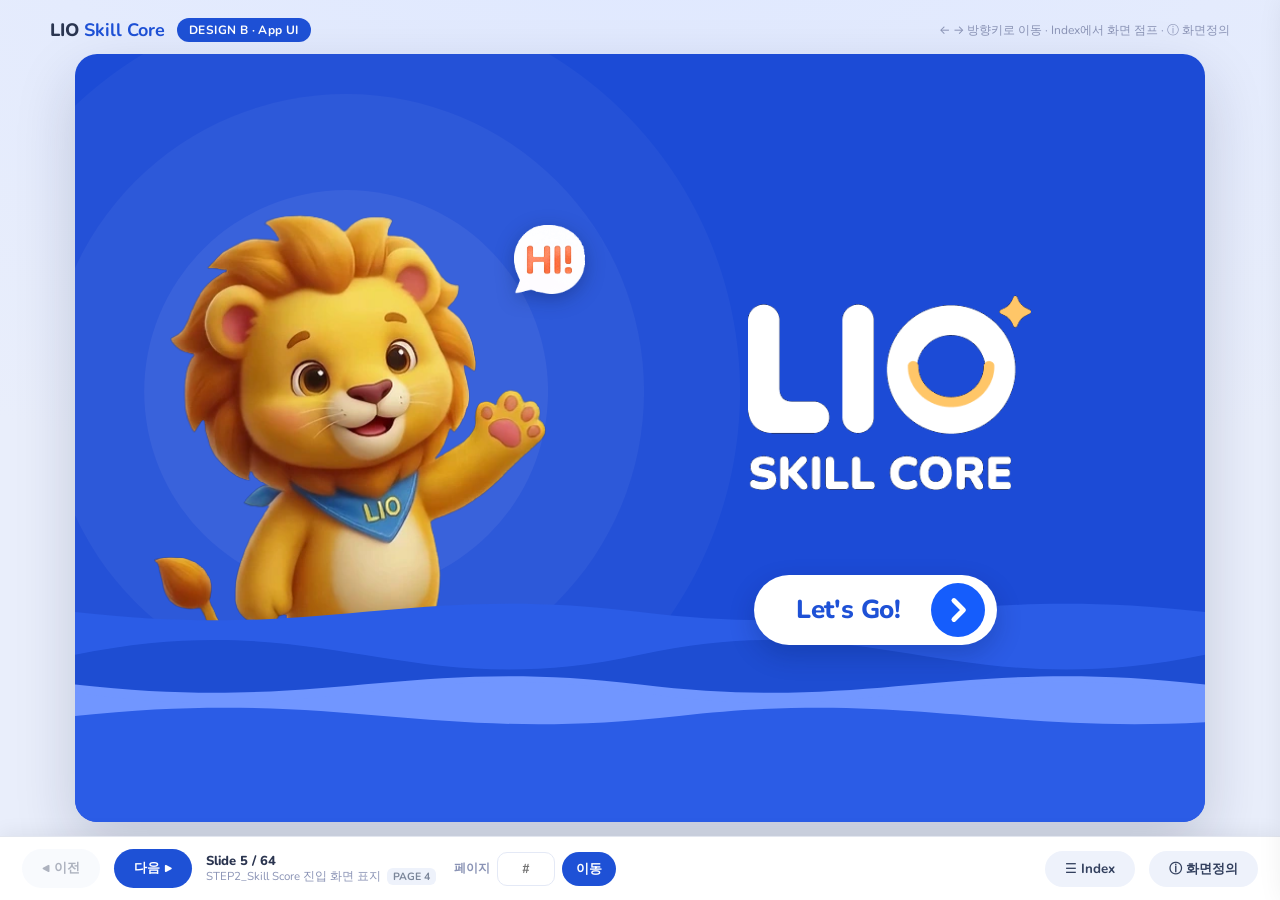
==== designB/index.html @ 8b86a193 "연속된 LIO 말풍선은 첫 줄만 아바타를 보여준다 (B) 처음엔 CSS 인접 선택자(.msg.lio + .msg.lio)로 넣었는데 65화면을 훑어보니 33곳이 어긋났다 — 두 말" ====
<!doctype html>
<html lang="ko">
<head>
<meta charset="utf-8">
<meta name="viewport" content="width=device-width, initial-scale=1">
<meta http-equiv="Cache-Control" content="no-cache, no-store, must-revalidate">
<meta http-equiv="Pragma" content="no-cache">
<title>LIO Skill Core — Flow Prototype · Design B (App UI)</title>
<link rel="preconnect" href="https://fonts.googleapis.com">
<link rel="preconnect" href="https://fonts.gstatic.com" crossorigin>
<link href="https://fonts.googleapis.com/css2?family=Baloo+2:wght@500;600;700;800&family=Inter:wght@400;500;600;700;800&family=Nunito:wght@400;500;600;700;800;900&display=swap" rel="stylesheet">
<link rel="stylesheet" href="../prototype/base.css?v=20260807j">
<link rel="stylesheet" href="theme-b.css?v=20260813b">
</head>
<body>

  <!-- 상단 유틸바 -->
  <div class="topbar">
    <span class="brandtag">LIO <b>Skill Core</b></span>
    <span class="designtag">DESIGN B · App UI</span>
    <span class="spacer"></span>
    <span class="hint">← → 방향키로 이동 · Index에서 화면 점프 · ⓘ 화면정의</span>
  </div>

  <!-- 캔버스 -->
  <div id="stage"></div>

  <!-- 하단 컨트롤 -->
  <div class="controls">
    <button class="navbtn ghost" id="btn-prev">◀ 이전</button>
    <button class="navbtn" id="btn-next">다음 ▶</button>
    <div class="cinfo">
      <span class="cs" id="nav-slide">Slide</span>
      <span class="ct" id="nav-title">—</span>
    </div>
    <div class="pagejump">
      <span class="pj-label">페이지</span>
      <input type="number" id="pj-input" min="3" inputmode="numeric" placeholder="#">
      <button class="navbtn" id="pj-go">이동</button>
    </div>
    <span class="spacer"></span>
    <button class="navbtn ghost" id="btn-jump">☰ Index</button>
    <button class="navbtn ghost" id="btn-spec">ⓘ 화면정의</button>
  </div>

  <!-- Index (jump) -->
  <div class="overlay hidden" id="jump-overlay">
    <div class="jump-box">
      <div class="jump-head"><h3>화면 Index — 전체 Flow (PPTX v1.2 · Slide 5~64 · 기획서 PAGE 4~67)</h3><button class="x" id="jump-close">✕</button></div>
      <div id="jump-list"></div>
    </div>
  </div>

  <!-- 화면정의 패널 -->
  <aside class="spec-panel hidden" id="spec-panel">
    <button class="close-s" id="btn-spec-close" onclick="document.getElementById('spec-panel').classList.add('hidden')">✕</button>
    <h3 id="spec-slide">화면 정의</h3>
    <div class="ssub">화면정의서 Description</div>
    <ul id="spec-list"></ul>
  </aside>

  <script>window.LIO_THEME = 'B';</script>
  <script src="../prototype/flow-data.js?v=20260812c"></script>
  <script src="../prototype/kr-map.js?v=20260808a"></script>
  <script src="../prototype/engine.js?v=20260813a"></script>
  <!-- slide 5 LIO 등장 발소리 (B 전용 · 에셋 없이 Web Audio 합성) -->
  <script src="lio-footsteps.js?v=20260806a"></script>
  <!-- slide 16 정/오답 LIO 반응 (B 전용) -->
  <script src="quiz-reaction.js?v=20260808a"></script>
</body>
</html>
---- prototype/base.css ----
/* =====================================================================
   LIO Step 2 · Skill Core — Flow Prototype  |  base.css (구조/레이아웃 공통)
   색상·장식은 theme-a.css / theme-b.css 가 CSS 변수로 덮어씁니다.
   ===================================================================== */
:root{
  --canvas-w: 1180px;
  --primary:#1E51D6; --primary-ink:#fff; --accent:#FFC107;
  --bg:#eef1f6; --panel:#ffffff; --ink:#1f2a44; --muted:#8a93a6;
  --line:#e6e9f0; --hd-bg:#152449; --hd-ink:#fff;
  --bubble-lio:#f4f6fb; --bubble-user:#dfe7ff;
  --radius:18px; --radius-lg:26px;
  --font-head:'Baloo 2','Inter',system-ui,sans-serif;
  --font-body:'Inter',system-ui,sans-serif;
  --green:#38C46A; --red:#FF5A5F; --yellow:#FFE08A; --blue:#3E7BFA;
}
*{box-sizing:border-box;margin:0;padding:0}
html,body{height:100%}

/* ---------- 스크롤바 공통: 위/아래 화살표 버튼 제거, thumb만 ----------
   주의: 표준 scrollbar-width/scrollbar-color 를 쓰면 Chromium이 표준 모드로 바뀌어
   ::-webkit-scrollbar-button{display:none}(화살표 제거)를 무시함. 그래서 webkit 전용으로 처리. */
::-webkit-scrollbar{width:9px;height:9px}
::-webkit-scrollbar-button,
::-webkit-scrollbar-button:single-button,
::-webkit-scrollbar-button:vertical:decrement,
::-webkit-scrollbar-button:vertical:increment,
::-webkit-scrollbar-button:horizontal:decrement,
::-webkit-scrollbar-button:horizontal:increment{display:none !important;width:0 !important;height:0 !important;background:transparent !important}
::-webkit-scrollbar-track{background:transparent;margin:40px 0}   /* 위·아래 40px 여백 → 끝에서 스크롤바 잘림 방지 */
::-webkit-scrollbar-corner{background:transparent}
::-webkit-scrollbar-thumb{background:#c4ccdd;border-radius:8px;border:2px solid transparent;background-clip:padding-box}
::-webkit-scrollbar-thumb:hover{background:#aab4cc;background-clip:padding-box}
body{
  font-family:var(--font-body); color:var(--ink);
  background:var(--bg);
  display:flex; flex-direction:column; align-items:center;
  min-height:100vh; padding:18px 12px 96px;
}

/* ---------- 상단 유틸바 ---------- */
.topbar{
  width:var(--canvas-w); max-width:96vw; display:flex; align-items:center; gap:12px;
  margin-bottom:12px; color:#3a4560;
}
.topbar .brandtag{font-family:var(--font-head);font-weight:800;font-size:18px;color:#2a3550}
.topbar .brandtag b{color:var(--primary)}
.topbar .designtag{
  font-size:12px;font-weight:700;letter-spacing:.4px;padding:4px 12px;border-radius:20px;
  background:var(--primary);color:#fff;
}
.topbar .spacer{flex:1}
.topbar .hint{font-size:12px;color:var(--muted)}

/* ---------- Stage (캔버스) ----------
   폭·높이 양쪽에 맞춰 항상 화면 안에 꽉 차게(잘림 없이) + 컨테이너 지정 → 내부 폰트는 cqw로 유동 스케일 */
#stage{
  width:min(var(--canvas-w), 96vw, calc((100vh - 132px) * 1577 / 1072));
  container-type:inline-size; container-name:dev;
}
.device{
  width:100%; aspect-ratio:1577/1072; background:var(--panel);
  border-radius:22px; overflow:hidden; position:relative;
  box-shadow:0 24px 60px rgba(20,30,60,.18); display:flex; flex-direction:column;
  /* 유동 타이포 토큰 (컨테이너=디바이스 폭 기준, 저학년 가독성 하한 clamp) */
  --fz-passage: clamp(17px, 1.86cqw, 25px);
  --fz-bubble:  clamp(16px, 1.68cqw, 22px);
  --fz-q:       clamp(16px, 1.75cqw, 23px);
  --fz-choice:  clamp(15px, 1.6cqw, 20px);
  --fz-opt:     clamp(15px, 1.6cqw, 20px);
  --h-field:    clamp(46px, 4.4cqw, 58px);   /* 입력창·대화창 버튼 공용 높이 (유동) */
}
.screen{flex:1; overflow:hidden; position:relative; display:flex}
/* 풀블리드·한판 화면: 디바이스 밖 스크롤 금지 / reading만 패널 내부 스크롤 */
.layout-reading .screen{display:block; overflow:hidden}
.layout-center .screen,.layout-skill .screen,.layout-game .screen,
.layout-wordpeek .screen,.layout-quickexit .screen,.layout-splash .screen,
.layout-topic .screen,.layout-memory .screen,.layout-detective .screen,
.layout-explore .screen,.layout-findflip .screen{display:block; overflow:hidden}

/* ---------- 헤더 ---------- */
.hd{
  height:clamp(48px, 5.2cqw, 60px); flex:0 0 auto; display:flex; align-items:center; gap:clamp(8px,1.2cqw,14px);
  padding:0 clamp(14px,1.8cqw,22px); background:var(--hd-bg); color:var(--hd-ink); position:relative; z-index:5;
}
.hd-brand{display:flex;align-items:center}
.hd-logo-img{display:none}
.hd-logo-text{font-family:var(--font-head);font-weight:800;font-size:24px;color:#fff;position:relative}
.hd-logo-text .sp{color:var(--accent);font-size:12px;position:relative;top:-8px}
.hd-pill{font-size:12.5px;font-weight:700;color:#dbe4ff}
.hd-divider{width:1px;height:15px;background:rgba(255,255,255,.35);display:inline-block;flex:0 0 1px}
.hd-skill{font-size:12.5px;color:#9fb0dd}
.hd-title{margin-left:auto;font-family:var(--font-head);font-weight:800;font-size:19px;color:var(--accent)}

/* ---------- Reading layout ---------- */
.reading{display:grid;grid-template-columns:1fr 1fr;height:100%;position:relative;font-family:'Inter',sans-serif}
.reading.nopassage{grid-template-columns:1fr}
.passage{border-right:1px solid var(--line);overflow:hidden;background:var(--panel);font-family:'Inter',sans-serif}
.passage-scroll{height:100%;overflow:auto;padding:clamp(12px,2cqw,26px) clamp(14px,2.2cqw,30px)}
.ppara{font-family:'Inter',sans-serif;font-size:var(--fz-passage);line-height:1.9;margin-bottom:18px;color:#2b3550}   /* 5~7세 저학년 가독성 · 유동 */
.sent{border-radius:5px;padding:1px 2px;transition:background .15s}
.sent.tappable{cursor:pointer}
.sent.tappable:hover{background:#eef3ff}
.sent.cursor{background:#e3ecff}
.sent.tapped{background:#cfe0ff}
.sent.hl-green{background:#c9f2d8}
.sent.hl-red{background:#ffd4d6}
.sent.hl-yellow{background:rgba(255,225,77,.35)}
.sent.hl-blue{background:#d4e2ff}
.kw{color:var(--primary);font-weight:700;border-bottom:2px solid #b9c9f5;padding-bottom:1px}
.listen-btn{font-size:11px;border:1px solid #cfe0ff;background:#eff5ff;color:#3768d6;border-radius:14px;padding:2px 9px;cursor:pointer;white-space:nowrap;font-weight:600}

.activity{overflow:hidden;background:#fbfcfe;font-family:'Inter',sans-serif}
/* 스크롤바: 위/아래 화살표 버튼 없이 thumb만 */
.activity-scroll::-webkit-scrollbar,.passage-scroll::-webkit-scrollbar{width:8px;height:8px}
.activity-scroll::-webkit-scrollbar-button,.passage-scroll::-webkit-scrollbar-button{display:none;width:0;height:0}
.activity-scroll::-webkit-scrollbar-track,.passage-scroll::-webkit-scrollbar-track{background:transparent;margin:40px 0}
.activity-scroll::-webkit-scrollbar-thumb,.passage-scroll::-webkit-scrollbar-thumb{background:#c4ccdd;border-radius:8px;border:2px solid transparent;background-clip:padding-box}
.activity-scroll:hover::-webkit-scrollbar-thumb,.passage-scroll:hover::-webkit-scrollbar-thumb{background:#aab4cc;background-clip:padding-box}
/* overflow-x:hidden — 마이크 recording 파장(.btn.mic.recording::before/::after)이 버튼 밖으로
   커지면서 패널 폭을 넘겨 가로 스크롤바가 생겼다. 세로 스크롤은 그대로 둔다. */
.activity-scroll{height:100%;overflow:auto;overflow-x:hidden;padding:clamp(12px,1.8cqw,22px) clamp(12px,1.8cqw,24px);display:flex;flex-direction:column;gap:clamp(8px,1cqw,12px)}
.reading.nopassage .activity{grid-column:1}
.reading.nopassage .activity-scroll{max-width:820px;margin:0 auto;width:100%}

/* ---------- chat bubbles ---------- */
.msg{display:flex;gap:10px;align-items:flex-start;max-width:96%}
.msg .avatar{width:48px;height:48px;border-radius:50%;flex:0 0 48px;object-fit:cover;object-position:center top;background:#fff;box-shadow:0 2px 6px rgba(0,0,0,.08);transform:translateZ(0)}
.msg .avatar.grad{display:flex;align-items:center;justify-content:center;background:linear-gradient(135deg,#7aa0ff,#3b64e0);font-size:18px}
/* 학생 아바타 : LIO와 동일한 48px 원형 이미지. 이미지 없을 때는 따뜻한 원형만 표시 */
.msg .avatar.user-av{background:linear-gradient(135deg,#f0c078,#d68e34);object-fit:cover}
.msg .bubble{background:var(--bubble-lio);border-radius:16px;padding:13px 17px;font-family:'Inter',sans-serif;font-size:var(--fz-bubble);line-height:1.5;color:#2b3550;box-shadow:0 1px 2px rgba(20,30,60,.05)}
.msg.lio.retry .bubble{background:#fff3f3;border:1px solid #ffd9d9}
.msg.user{margin-left:auto;flex-direction:row;justify-content:flex-end}
.msg.user .bubble{background:var(--bubble-user);color:#22315e}
.msg.user.usys{margin-left:0}
.msg.user.usys .bubble{background:#e9fbef;color:#2a7d4c}
.kr{display:inline-block;font-size:11px;font-weight:600;color:#3aa0a0;border:1px solid #b7e2e2;background:#e9fafa;border-radius:5px;padding:2px 9px;margin-left:5px;vertical-align:middle;cursor:pointer;font-family:inherit;line-height:1.4;user-select:none}
.kr:hover{filter:brightness(.96)}
.kr.on{background:#0f6d61;color:#fff;border-color:#0f6d61}
.tx-kr{color:inherit}
.tts{font-size:12px;opacity:.75;margin-left:2px}
.tts-ic{width:14px;height:14px;vertical-align:-2px;margin-left:2px;flex:0 0 14px;cursor:pointer}
.ls-ic{width:12px;height:12px;vertical-align:-1px;margin-right:4px}
.listen-btn{cursor:pointer}
.listen-btn.playing{filter:brightness(.95);box-shadow:0 0 0 2px rgba(15,109,97,.35)}
.ls-stop{width:9px;height:9px;background:currentColor;border-radius:2px;display:inline-block;margin-right:5px}
.kw{cursor:pointer}
/* Word Check: 지문에서 포커스된 단어 강조 */
.kw-focus{background:#bcd2f5;color:#1e3a8a;border-radius:6px;padding:2px 7px;box-shadow:0 0 0 2px #8fb0ea, 0 3px 8px rgba(40,70,150,.28);border-bottom:none;font-weight:800;animation:kwPulse 1.6s ease-in-out infinite}
@keyframes kwPulse{0%,100%{box-shadow:0 0 0 2px #8fb0ea,0 3px 8px rgba(40,70,150,.22)}50%{box-shadow:0 0 0 4px #bcd2f5,0 3px 12px rgba(40,70,150,.38)}}
.emoji-opt.picked{outline:2px solid var(--primary);outline-offset:1px}
/* 포커스 단어가 우측 chip으로 날아가는 클론 */
.kw-fly{position:fixed;z-index:9999;pointer-events:none;background:#bcd2f5;color:#1e3a8a;border-radius:6px;padding:2px 7px;font-weight:800;box-shadow:0 6px 16px rgba(40,70,150,.4);transition:transform .8s cubic-bezier(.34,1.4,.5,1);display:flex;align-items:center;justify-content:center}
.wordchip.chip-pop{animation:chipPop .4s cubic-bezier(.34,1.56,.64,1)}
@keyframes chipPop{0%{transform:scale(.4);opacity:0}70%{transform:scale(1.12)}100%{transform:scale(1);opacity:1}}
/* 정답 파티클 */
.particle-layer{position:fixed;inset:0;pointer-events:none;z-index:10000}
.particle{position:fixed;width:10px;height:10px;border-radius:2px;transform:translate(-50%,-50%);animation:particleFly .95s ease-out forwards}
@keyframes particleFly{0%{opacity:1}100%{transform:translate(calc(-50% + var(--dx)),calc(-50% + var(--dy))) rotate(240deg);opacity:0}}

/* ---------- 어휘 카드 팝업 (핵심단어 탭) ---------- */
.word-popup{position:absolute;left:24px;bottom:22px;max-width:400px;background:#141E38;color:#fff;border-radius:14px;padding:14px 42px 14px 16px;box-shadow:0 12px 30px rgba(0,0,0,.4);opacity:0;transform:translateY(12px);transition:opacity .25s,transform .25s;z-index:40;font-family:'Inter','Nunito',system-ui,sans-serif}
.word-popup.show{opacity:1;transform:none}
.word-popup .wp-close{position:absolute;top:6px;right:10px;border:none;background:none;color:#9fb0dd;font-size:22px;line-height:1;cursor:pointer}
.word-popup .wp-word{font-weight:800;font-size:18px;display:flex;align-items:center;gap:8px;color:#fff}
.word-popup .wp-word .tts-ic{filter:invert(1) brightness(2);cursor:pointer}
.word-popup .wp-def{font-size:14px;margin-top:5px;color:#dbe4ff}
.word-popup .wp-ex{font-size:13px;margin-top:5px;color:#a9b6d6;font-style:italic}
.word-popup .wp-kr{margin-top:9px;background:#d5f0e9;color:#0f6d61;border:none;border-radius:6px;padding:3px 6px;font-size:12px;font-weight:600;cursor:pointer;font-family:'Inter','Nunito',sans-serif}
.word-popup .wp-kr.on{background:#0f6d61;color:#fff}
.ko-gloss{display:block;font-size:11px;color:#9aa3b5;margin-top:3px}

.sysline{display:flex;justify-content:center;margin:4px 0}
.sysline span{background:#e9fbef;color:#2a7d4c;font-weight:700;font-size:13px;border-radius:20px;padding:8px 18px}

/* ---------- question / choices ---------- */
.qbox{border:2px solid #c9d6f7;border-radius:14px;padding:12px 15px;background:#fff}
.qlabel{font-size:10px;font-weight:800;letter-spacing:1px;color:var(--primary);margin-bottom:3px}
.qtext{font-family:'Inter',sans-serif;font-size:var(--fz-q);font-weight:700;color:#26314f}
.choices{display:flex;flex-direction:column;gap:9px}
.choice{display:flex;align-items:center;gap:11px;text-align:left;border:1.5px solid var(--line);background:#fff;border-radius:13px;padding:12px 15px;font-family:'Inter',sans-serif;font-size:var(--fz-choice);color:#2b3550;cursor:pointer;transition:.15s;width:100%}
.choice:hover{border-color:#c2d0f5}
.choice .ckey{width:24px;height:24px;flex:0 0 24px;border-radius:50%;border:none;background:#F0F2F5;display:flex;align-items:center;justify-content:center;font-weight:700;font-size:12px;color:#6b7690}
.choice .cbullet{width:24px;height:24px;flex:0 0 24px;border-radius:50%;background:#eef2fb;display:flex;align-items:center;justify-content:center;font-weight:700;font-size:12px;color:#5566aa}
.choice .ctext{flex:1}
.choice.correct{background:#e6f9ee;border-color:#8fe0ac}
.choice.correct .ckey,.choice.correct .cbullet{background:#38C46A;color:#fff;border-color:#38C46A}
.choice.wrong{background:#ffe9ea;border-color:#ffb3b6}
.choice.wrong .ckey,.choice.wrong .cbullet{background:#ff5a5f;color:#fff;border-color:#ff5a5f}
.choice.sel{border-color:var(--primary);box-shadow:0 0 0 2px rgba(30,81,214,.15)}
.choices.multi .choice,.choices.reason .choice{border-radius:12px}

/* ---------- menu / emoji ---------- */
.menu{display:flex;flex-direction:column;gap:9px}
.menu-item{display:flex;align-items:center;gap:12px;background:#fff;border:1.5px solid var(--line);border-radius:14px;padding:13px 15px;font-family:'Inter',sans-serif;font-size:var(--fz-choice);cursor:pointer;text-align:left;transition:.15s}
.menu-item:hover{border-color:#c2d0f5;background:#f7faff}
.menu-item.sel{background:#eaf1ff;border-color:var(--primary)}
.mi-ic{font-size:17px;display:flex;align-items:center;justify-content:center;flex:0 0 40px;width:40px;height:40px}
.mi-ic .li{width:20px;height:20px;stroke:currentColor;display:block}
.mi-ic .mi-img{width:40px;height:40px;object-fit:contain;display:block}
.mi-tx{flex:1}
.emoji-grid{display:grid;grid-template-columns:repeat(4,1fr);gap:10px}
/* 보기가 4개보다 적으면 남은 칸 때문에 왼쪽으로 몰린다 → 개수만큼 폭을 나눈다.
   (slide 24 word check 는 기획서대로 2지 선다) */
.emoji-grid[data-n="2"]{grid-template-columns:repeat(2,1fr)}
.emoji-grid[data-n="3"]{grid-template-columns:repeat(3,1fr)}
.emoji-opt{display:flex;flex-direction:column;align-items:center;gap:6px;background:#fff;border:1.5px solid var(--line);border-radius:14px;padding:14px 8px;cursor:pointer;font-size:12.5px;color:#3a4560;transition:.15s}
.emoji-opt:hover{transform:translateY(-2px);box-shadow:0 6px 16px rgba(60,70,110,.14)}
.eo-ic{font-size:26px}
.eo-tx{display:flex;flex-direction:column;align-items:center;gap:4px;font-weight:700;font-size:var(--fz-opt);line-height:1.2}
.eo-tx .tx-en,.eo-tx .tx-kr{line-height:1.2}
.emoji-opt.correct{background:#e6f9ee;border-color:#8fe0ac}
.emoji-opt.wrong{background:#ffe9ea;border-color:#ffb3b6}

/* ---------- buttons ---------- */
.btnrow{display:flex;flex-wrap:wrap;gap:10px;margin-top:2px}
.btnrow.center{justify-content:center;margin-top:14px}
.btnrow.end{justify-content:flex-end}
/* align:'start' 옵트인 — 아래 .reading .activity .btnrow 우측 정렬을 이기려면
   같은 특정도(0,3,0)보다 높아야 한다 */
.btnrow.start,.reading .activity .btnrow.start{justify-content:flex-start}
/* 우측 대화창(activity) 내 버튼은 모두 오른쪽 정렬로 통일 */
.reading .activity .btnrow{justify-content:flex-end}
/* 한 줄 배치(nowrap) : 좁은 패널에 여러 버튼을 한 줄로 */
.btnrow.nowrap{flex-wrap:nowrap;gap:8px}
.btnrow.nowrap .btn{white-space:nowrap}
/* 문장(여러 단어) 버튼은 작게 통일 · 한 단어 버튼은 기본 크기 유지 — 전체 공통 */
.btn.btn-long{font-size:clamp(13px,1.35cqw,16px);padding:clamp(8px,0.9cqw,12px) clamp(14px,1.55cqw,20px)}
.reading .activity .btn.btn-long{min-height:clamp(40px,3.9cqw,48px)}
.reveal-hidden{display:none !important}
.reveal2-hidden{display:none !important}
.fly-hidden{display:none !important}
.btn{border:none;border-radius:24px;padding:clamp(10px,1cqw,14px) clamp(16px,1.9cqw,26px);font-size:var(--fz-choice);font-weight:700;cursor:pointer;font-family:var(--font-head);transition:transform .08s,filter .15s}
/* 우측 대화창 버튼 : input 박스와 동일한 높이(유동) */
.reading .activity .btn{min-height:var(--h-field);display:inline-flex;align-items:center;justify-content:center}
.reading .activity .btn.mic,.reading .activity .btn.btn-send{width:var(--h-field);min-height:var(--h-field);padding:0;flex:0 0 auto}
.btn:hover{filter:brightness(1.05)}.btn:active{transform:translateY(1px)}
.btn:disabled{opacity:.45;cursor:not-allowed}
.btn.primary{background:var(--primary);color:#fff}
.btn.dark{background:#1f7a53;color:#fff}
.btn.purple{background:#1E2A4A;color:#fff}
.btn.green{background:radial-gradient(circle at 30% 25%,#3ecf7a 0%,#1f7a53 52%,#165a3c 100%);color:#fff}   /* Skill Practice 진입 등 스킬 관련 CTA */
/* Figma A_end Button (191:19 / 191:34) */
.btn.figma-green{
  position:relative;overflow:hidden;
  height:80px;min-height:80px;width:280px;min-width:280px;padding:0 28px;
  border-radius:50px;border:4px solid #00763f;
  background:#009d54;color:#fff;
  font-family:'Nunito',sans-serif;font-weight:900;font-size:32px;line-height:24px;
  text-shadow:0 2px 2px rgba(0,0,0,.25);
  box-shadow:none;
  display:inline-flex;align-items:center;justify-content:center;gap:10px;
  z-index:0;
}
.btn.figma-green::before{
  content:'';position:absolute;left:8px;right:8px;top:6px;height:42%;
  background:rgba(255,255,255,.2);border-radius:40px;
  pointer-events:none;z-index:0;
}
.btn.figma-green > span,.btn.figma-green > .btn-chev{position:relative;z-index:1}
.btn.figma-green:hover{filter:brightness(1.06)}
.btn.figma-green:active{transform:translateY(2px);filter:brightness(.98)}
.reading .activity .btn.figma-green{min-height:80px}
.btn.figma-navy{
  position:relative;overflow:hidden;
  height:80px;min-height:80px;width:280px;min-width:280px;padding:0 28px;
  border-radius:50px;border:4px solid #18223c;
  background:#1E2A4A;color:#fff;
  font-family:'Nunito',sans-serif;font-weight:900;font-size:32px;line-height:24px;
  text-shadow:0 2px 2px rgba(0,0,0,.25);
  box-shadow:none;
  display:inline-flex;align-items:center;justify-content:center;gap:10px;
  z-index:0;
}
.btn.figma-navy::before{
  content:'';position:absolute;left:8px;right:8px;top:6px;height:42%;
  background:rgba(255,255,255,.1);border-radius:40px;
  pointer-events:none;z-index:0;
}
.btn.figma-navy > span,.btn.figma-navy > .btn-chev{position:relative;z-index:1}
.btn.figma-navy:hover{filter:brightness(1.08)}
.btn.figma-navy:active{transform:translateY(2px);filter:brightness(.98)}
.reading .activity .btn.figma-navy{min-height:80px}
.btn .btn-chev{width:24px;height:24px;display:block;flex:0 0 24px;object-fit:contain}
.btn.navy{background:radial-gradient(circle at 30% 25%,#3d4e74 0%,#1E2A4A 52%,#121a2e 100%);color:#fff}    /* 상단 헤더 짙은 남색 (More simply 등) */
/* 버튼 우측 화살표(▶) 전체 미표시 */
.btn .btn-tri{display:none}
.btn.orange{background:radial-gradient(circle at 32% 28%,#ffb456 0%,#F08A24 48%,#d96a0e 100%);color:#fff}
.btn.ghost{background:#eef2fb;color:#3a4560}
.btn.mic{background:radial-gradient(circle at 32% 28%,#5a6a8c 0%,#33405e 45%,#1E2A4A 100%);color:#fff;padding:10px 13px;border-radius:50%;position:relative;display:inline-flex;align-items:center;justify-content:center}
.btn.mic .li{width:clamp(20px,2.1cqw,26px);height:clamp(20px,2.1cqw,26px);display:block;stroke:#fff;position:relative;z-index:2}
/* 녹음(발화) 중 : 빨간 버튼 + 뒤로 붉은 음파 리플 확산 */
.btn.mic.recording{background:radial-gradient(circle at 32% 28%,#ff7a74 0%,#e0453f 50%,#b8322d 100%)}
.btn.mic.recording::before,.btn.mic.recording::after{content:'';position:absolute;left:50%;top:50%;width:100%;height:100%;border-radius:50%;background:rgba(224,69,63,.35);transform:translate(-50%,-50%) scale(1);z-index:0;pointer-events:none;animation:micWave 1.6s ease-out infinite}
.btn.mic.recording::after{animation-delay:.8s}
@keyframes micWave{0%{transform:translate(-50%,-50%) scale(1);opacity:.6}100%{transform:translate(-50%,-50%) scale(2.6);opacity:0}}
/* 전송(Ask) 버튼 : 아이콘만 · 주황 그라데이션 */
.btn.btn-send{padding:10px 14px;border-radius:50%;display:inline-flex;align-items:center;justify-content:center;background:radial-gradient(circle at 32% 28%,#ffb456 0%,#F08A24 48%,#d96a0e 100%);color:#fff}
.btn.primary.btn-send{background:radial-gradient(circle at 32% 28%,#ffb456 0%,#F08A24 48%,#d96a0e 100%)}
.btn.btn-send .li{width:clamp(20px,2.1cqw,26px);height:clamp(20px,2.1cqw,26px);display:block;stroke:#fff;stroke-linecap:round;stroke-linejoin:round;stroke-width:2.5}
.btn-tri{width:10px;height:10px;vertical-align:-1px;margin-left:6px;display:inline-block}

/* ---------- strategy card ---------- */
.strategy{background:#F3F7FB;border:none;border-radius:16px;padding:16px 14px 12px;display:flex;flex-direction:column;gap:4px}
.strat-title{font-size:clamp(13px,1.2cqw,16px);font-weight:800;letter-spacing:.5px;color:#1E2A4A;display:flex;align-items:center;gap:6px;margin-bottom:0}
.strat-item{
  display:flex;gap:10px;align-items:center;width:100%;text-align:left;
  font-size:var(--fz-choice);color:#3A4560;font-family:inherit;cursor:pointer;
  background:#fff;border:none;border-radius:12px;padding:4px 10px;
  box-shadow:0 4px 14px rgba(30,40,70,.10);
  transition:box-shadow .15s,transform .12s,background .15s;
}
.strat-item:hover{box-shadow:0 6px 18px rgba(30,40,70,.14);background:#fff}
.strat-item.on,.strat-item.sel{box-shadow:0 6px 18px rgba(30,40,70,.18),0 0 0 2px rgba(38,49,79,.16)}
.si-ic{flex:0 0 40px;width:40px;height:40px;display:flex;align-items:center;justify-content:center;pointer-events:none}
.si-ic .li{width:22px;height:22px;display:block;stroke:currentColor}
.si-ic .si-img{width:40px;height:40px;object-fit:contain;display:block;border-radius:10px}
.si-tx{flex:1;line-height:1.35}

/* ---------- misc blocks ---------- */
.reading .activity .btn,.reading .btn{font-family:'Inter',sans-serif}
.et-label{font-family:'Inter',sans-serif;font-weight:800;color:#6a4bd6;font-size:15px;margin:2px 0}
.wordchip{align-self:center;background:#2a2f45;color:#fff;font-weight:700;border-radius:16px;padding:7px 20px;font-size:15px}
.note{background:#f0edff;border:1px solid #d8d0ff;border-radius:14px;padding:12px 14px;font-size:13px;color:#5a4fb0}
/* 활동 카드 (예: 단어 학습 활동) */
.actcard{display:flex;flex-direction:column;align-items:center;text-align:center;gap:8px;width:100%;box-sizing:border-box;background:linear-gradient(180deg,#eaf6ef,#d8f0e1);border:1px solid #b6e2c6;border-radius:14px;padding:18px 16px}
.actcard .ac-ic{width:56px;height:56px;display:flex;align-items:center;justify-content:center}
.actcard .ac-ic img{width:56px;height:56px;object-fit:contain}
.actcard .ac-ic .li{width:30px;height:30px;stroke:#2f9e6b}
.actcard .ac-body{display:flex;flex-direction:column;align-items:center;gap:4px}
.actcard .ac-title{font-family:'Inter',sans-serif;font-weight:800;font-size:15px;color:#1e5a3a}
.actcard .ac-sub{font-size:12.5px;color:#4a7a5e}
.note .muted{color:#9a93c8;font-size:11.5px}
.chatinput{display:flex;gap:8px;align-items:center}
.chatinput input{flex:1;min-width:0;min-height:var(--h-field);border:2.5px solid #cdd6ea;border-radius:22px;padding:6px 18px;font-family:'Inter',sans-serif;font-size:var(--fz-bubble);outline:none}
.chatinput input:focus{border-color:var(--primary)}

/* ---------- freechat floating lio ---------- */
.reading.freechat{position:relative;overflow:hidden}
.floating-lio{position:absolute;left:0;top:0;width:88px;height:88px;object-fit:contain;cursor:default;pointer-events:none;z-index:5;background:transparent;border-radius:0;box-shadow:none;will-change:left,top,transform}
.floating-lio.fc-active{pointer-events:auto;cursor:pointer;filter:drop-shadow(0 4px 10px rgba(30,81,214,.35))}
.floating-lio.fc-gone,.chatinput.fc-gone{display:none!important}
.fc-hidden{display:none!important}

/* ---------- center layout ---------- */
.center{height:100%;display:flex;flex-direction:column;align-items:center;justify-content:center;gap:clamp(12px,1.8cqw,20px);padding:clamp(16px,2.5cqw,30px);overflow:hidden;box-sizing:border-box}
.center-mascot{width:clamp(96px,14cqw,150px);height:clamp(96px,14cqw,150px);object-fit:contain}
.center-mascot.big{width:clamp(96px,14cqw,150px);height:clamp(96px,14cqw,150px);border-radius:50%;object-fit:cover}
.msgcard{background:#f7f9fc;border:1px solid var(--line);border-radius:18px;padding:26px 34px;max-width:640px;text-align:left}
.msgcard p{font-size:17px;line-height:1.75;color:#3a4560;margin-bottom:4px}
.msgcard .hl{color:#8a4bd6}
.hl{color:#8a4bd6}

/* ---------- skill layout ---------- */
.skillscreen{display:grid;grid-template-columns:0.9fr 1.3fr;height:100%;gap:10px;padding:26px 30px}
.skill-left{position:relative;display:flex;flex-direction:column;justify-content:center;align-items:center;gap:14px}
.skill-mascot{width:210px;object-fit:contain}
.think-bubble{position:absolute;top:30%;right:16%;width:40px;height:40px;border-radius:50%;background:#fff;box-shadow:0 3px 10px rgba(0,0,0,.12);display:flex;align-items:center;justify-content:center;font-weight:800;color:#e26a3b;font-size:20px}
.skill-headline{font-family:var(--font-head);font-weight:800;font-size:30px;color:var(--ink);text-align:center;line-height:1.1}
.skill-grid{display:grid;grid-template-columns:repeat(3,1fr);gap:14px;align-content:center;overflow:auto;padding:6px}
.skill-card{background:#fff;border:1.5px solid var(--line);border-radius:18px;padding:14px 10px;display:flex;flex-direction:column;align-items:center;gap:8px;transition:.15s}
.skill-card .sc-icon{width:60px;height:60px;display:flex;align-items:center;justify-content:center}
.skill-card .sc-icon img{max-width:100%;max-height:100%;object-fit:contain}
.skill-card .sc-name{font-size:12.5px;font-weight:700;text-align:center;color:#3a4560}
.skill-card.today{transform:scale(1.06);border-color:var(--sc);box-shadow:0 10px 26px rgba(30,81,214,.22);background:linear-gradient(180deg,#fff, #f4f8ff)}
.skill-card.pickable{cursor:pointer}
.skill-card.pickable.on,.skill-card.pickable.today{border-color:var(--sc,var(--primary));box-shadow:0 8px 20px rgba(30,81,214,.2);transform:scale(1.04)}
.skillscreen.skill-pick{grid-template-rows:auto 1fr auto;align-content:stretch}
.skillscreen.skill-pick:not(.a-skill){grid-template-columns:0.9fr 1.3fr;grid-template-rows:auto 1fr auto}
.skillscreen.skill-pick:not(.a-skill) .skill-pick-guide{grid-column:1 / -1}
.skillscreen.skill-pick:not(.a-skill) .skill-pick-finish{grid-column:1 / -1;justify-self:center}
.skillscreen.a-skill.skill-pick{display:flex;flex-direction:column;align-items:center;gap:12px}
.skillscreen.a-skill.skill-pick .skill-grid{flex:1;width:100%}
.skill-pick-guide{max-width:860px;width:100%;margin:0 auto 4px}
.skill-pick-guide .bubble{font-family:'Inter',sans-serif;font-size:16px;font-weight:600;line-height:1.45}
.skill-pick-guide .nm{color:#8a4bd6}
.skill-pick-finish{min-width:160px;margin-top:4px;z-index:3}

/* ---------- topic layout (한 화면 맞춤 · cqw 유동) ---------- */
.topicscreen{height:100%;box-sizing:border-box;display:flex;flex-direction:column;align-items:center;padding:clamp(10px,1.6cqw,22px) clamp(14px,2cqw,26px) clamp(8px,1.2cqw,12px);gap:clamp(8px,1.2cqw,16px);overflow:hidden;min-height:0}
.topic-lio{display:flex;align-items:center;gap:14px;max-width:760px;flex:0 0 auto}
.topic-lio img{width:clamp(40px,4.2cqw,56px);height:clamp(40px,4.2cqw,56px);border-radius:50%;object-fit:cover;flex:0 0 auto}
.topic-line{font-size:clamp(14px,1.5cqw,17px);font-weight:700;color:#2b3550}
.topic-grid{display:grid;grid-template-columns:repeat(3,1fr);grid-template-rows:repeat(2,minmax(0,1fr));gap:clamp(8px,1.2cqw,12px);width:100%;max-width:980px;margin-top:0;flex:1 1 auto;min-height:0;align-content:stretch}
.topic-card{position:relative;border-radius:16px;cursor:pointer;background:#fff;border:2px solid transparent;transition:.15s;display:flex;flex-direction:column;align-items:center;padding-bottom:clamp(6px,.8cqw,10px);min-height:0;height:100%;overflow:hidden;box-sizing:border-box}
.topic-card .tc-img{width:100%;flex:1 1 auto;min-height:0;height:auto;background-size:cover;background-position:center;background-color:var(--tc);border-radius:14px 14px 0 0}
.topic-card .tc-name{flex:0 0 auto;font-size:clamp(11px,1.15cqw,12.5px);font-weight:700;text-align:center;padding:clamp(4px,.6cqw,8px) 4px clamp(2px,.4cqw,6px);color:#2b3550}
.topic-card .tc-check{width:30px;height:22px;border-radius:12px;background:#d3d8e2;color:#fff;display:flex;align-items:center;justify-content:center;font-size:12px;opacity:.95;transition:.15s;flex:0 0 auto}
.topic-card.on{border-color:var(--primary);box-shadow:0 8px 20px rgba(30,81,214,.2)}
.topic-card.on .tc-check{background:var(--primary);color:var(--accent)}
.continue-btn{margin-top:0;flex:0 0 auto}

/* ---------- game layout ---------- */
.gamescreen{display:grid;grid-template-columns:1fr 1fr;height:100%}
.game-board{background:linear-gradient(160deg,#22305a,#131b34);color:#fff;display:flex;flex-direction:column;align-items:center;justify-content:center;gap:16px;padding:24px}
.game-head{text-align:center}
.game-title{font-family:var(--font-head);font-weight:800;font-size:24px}
.game-round{font-size:13px;opacity:.8;margin-top:2px}
.puzzle{display:grid;grid-template-columns:repeat(3,64px);grid-template-rows:repeat(3,64px);gap:6px;background:rgba(255,255,255,.08);padding:8px;border-radius:12px}
.pcell{border-radius:8px;background:rgba(255,255,255,.12)}
.pcell.filled{background:linear-gradient(135deg,#ffd36b,#ff9a3d)}
.game-hint{font-size:13px;opacity:.85}
.game-transition{display:flex;flex-direction:column;align-items:center;justify-content:center;gap:16px;padding:26px;background:#fbfcfe}
.gt-mascot{width:120px;object-fit:contain}
.game-transition .msgcard{max-width:none}
.game-transition .msgcard p{font-size:15px}

/* ---------- wordpeek layout ---------- */
.wordpeek{padding:22px 30px;display:flex;flex-direction:column;gap:16px;align-items:center}
.wp-lio{display:flex;gap:12px;align-items:center;max-width:820px}
.wp-lio img{width:48px;height:48px;border-radius:50%;object-fit:cover}
.wp-line{font-size:15px;font-weight:600;color:#2b3550}
.wp-grid{display:grid;grid-template-columns:repeat(3,1fr);gap:14px;width:100%;max-width:900px;perspective:1200px}
.wpcard{height:clamp(72px,11cqw,120px);cursor:pointer}
.wp-inner{position:relative;width:100%;height:100%;transition:transform .5s;transform-style:preserve-3d}
.wpcard.flipped .wp-inner{transform:rotateY(180deg)}
.wp-front,.wp-back{position:absolute;inset:0;backface-visibility:hidden;border-radius:16px;display:flex;align-items:center;justify-content:center;padding:12px}
.wp-front{background:#eef1ff;border:1.5px solid #d7ddff;font-family:var(--font-head);font-weight:800;font-size:19px;color:#4a54c0}
.wpcard.alt .wp-front{background:#eafaf3;border-color:#bfe6d4;color:#2f9e6b}
.wp-back{background:#fff;border:1.5px solid var(--primary);transform:rotateY(180deg);flex-direction:column;gap:3px;text-align:center}
.wp-w{font-family:var(--font-head);font-weight:800;color:var(--primary);font-size:16px}
.wp-def{font-size:12px;color:#3a4560}
.wp-ex{font-size:11px;color:#7a83a0}
.wp-kr{font-size:11px;color:#3aa0a0}
.findflip .wp-front{background:#2a2f45;color:#fff}
.wp-done{display:flex;flex-direction:column;gap:8px;max-width:820px;width:100%}

/* ---------- quickexit layout ---------- */
.quickexit{height:100%;display:flex;flex-direction:column;align-items:center;justify-content:center;gap:22px;padding:30px;position:relative;overflow:hidden}
.quickexit.has-bg{background-size:cover;background-position:center top;background-repeat:no-repeat;padding:0;display:block}
.qe-scrim{position:absolute;inset:0;background:linear-gradient(180deg,rgba(0,0,0,.04),rgba(0,0,0,.18));pointer-events:none;z-index:0}
.qe-banner{position:relative;z-index:2;margin:18px auto 0;background:#fff4dc;border:1px solid #ffe0a3;color:#9a6a12;font-weight:700;border-radius:24px;padding:10px 26px;font-size:14px;width:fit-content}
/* Quick Exit 말풍선 = Slide7 (.ib / .ib-left / .ib-right + SVG 꼬리) 재사용 */
.quickexit .ib-layer{z-index:2}
.quickexit .ib[data-qe-i]:not(.show){opacity:0;pointer-events:none}
.qe-cards{position:absolute;left:50%;bottom:clamp(12px,2.4cqw,28px);transform:translateX(-50%);z-index:2;display:grid;grid-template-columns:1fr 1fr;gap:clamp(10px,1.6cqw,20px);max-width:820px;width:calc(100% - clamp(24px,4cqw,48px))}
.qe-actions{position:absolute;left:50%;bottom:clamp(12px,2.4cqw,28px);transform:translateX(-50%);z-index:2;display:flex;gap:clamp(10px,1.4cqw,16px);justify-content:center;align-items:center;flex-wrap:wrap;width:calc(100% - clamp(24px,4cqw,48px));max-width:720px}
.qe-actions .btn{min-width:min(200px,42cqw)}
.qe-actions .btn.figma-green,
.qe-actions .btn.figma-navy{font-size:clamp(16px,2.6cqw,32px);width:clamp(180px,24cqw,280px);min-width:0;gap:clamp(10px,1.5cqw,18px)}
/* A_end 이미지 버튼 (Figma export) */
.imgbtn{background:none;border:none;padding:0;box-shadow:none;cursor:pointer;line-height:0}
.imgbtn img{height:clamp(48px,6cqw,74px);width:auto;display:block;filter:drop-shadow(0 5px 9px rgba(20,60,30,.22))}
.imgbtn:active{transform:translateY(2px)}
.qe-actions .qe-imgbtn img{height:clamp(52px,6.5cqw,80px);width:auto;background:transparent}
.qe-bottom-hidden,.qe-actions-hidden{opacity:0;pointer-events:none;visibility:hidden}
.qe-card{border-radius:20px;padding:clamp(12px,2cqw,26px) clamp(12px,1.8cqw,22px);text-align:center;border:2px solid var(--line);background:rgba(255,255,255,.96);cursor:pointer;transition:.15s;display:flex;flex-direction:column;gap:clamp(6px,.9cqw,12px);min-height:0;justify-content:center;box-shadow:0 10px 28px rgba(20,30,60,.16);font-family:'Inter',sans-serif}
.qe-card:hover{transform:translateY(-4px)}
.qe-card .qe-title{font-family:'Inter',sans-serif;font-weight:800;font-size:clamp(15px,2cqw,24px);line-height:1.3;color:#2b3550}
.qe-card .qe-sub{font-family:'Inter',sans-serif;font-size:clamp(12px,1.4cqw,17px);font-weight:500;line-height:1.4;color:#6b768f}
.qe-card .qe-foot{font-family:'Inter',sans-serif;font-size:clamp(11px,1.1cqw,13px);color:#9aa3b5;margin-top:6px}
.qe-card.primary{background:rgba(234,241,255,.97);border-color:var(--primary)}
.qe-card.primary .qe-title{color:var(--primary)}

/* ---------- splash ---------- */
.splash{height:100%;display:flex;flex-direction:column;align-items:center;justify-content:center;gap:20px;cursor:pointer;position:relative}
.splash-inner{display:flex;align-items:center;gap:30px}
.splash-mascot{width:210px;object-fit:contain}
.splash-logo{display:flex;flex-direction:column}
.sl-lio{font-family:var(--font-head);font-weight:800;font-size:80px;line-height:1;color:var(--primary)}
.sl-sub{font-family:var(--font-head);font-weight:800;font-size:34px;letter-spacing:2px;color:#d63384}
.splash-tap{position:absolute;bottom:40px;font-size:14px;color:var(--muted);animation:blink 1.5s infinite}
.splash-play{position:absolute;left:50%;top:50%;transform:translate(-50%,-50%);width:100px;height:100px;border-radius:50%;border:none;background:rgba(20,14,6,.5);color:#fff;font-size:40px;cursor:pointer;z-index:3;padding-left:6px;box-shadow:0 6px 20px rgba(0,0,0,.3);transition:transform .12s,background .15s}
.splash-play:hover{background:rgba(20,14,6,.7);transform:translate(-50%,-50%) scale(1.06)}
@keyframes blink{50%{opacity:.4}}

/* ---------- bottom nav (Figma B) ---------- */
.bottom-nav{position:absolute;bottom:14px;left:50%;transform:translateX(-50%);display:flex;gap:22px;background:var(--primary);border-radius:26px;padding:9px 26px;box-shadow:0 8px 20px rgba(30,81,214,.3)}
.bottom-nav .bn{color:#a9c0ff;font-size:18px;cursor:pointer}
.bottom-nav .bn.active{color:#fff}

/* ---------- confetti (정답 축하 — 잠깐 떨어지고 사라짐) ---------- */
.confetti{position:absolute;top:60px;left:0;right:0;height:40%;pointer-events:none;z-index:20;background-image:
  radial-gradient(circle,#ffd36b 3px,transparent 4px),
  radial-gradient(circle,#ff7db0 3px,transparent 4px),
  radial-gradient(circle,#6bd0ff 3px,transparent 4px);
  background-size:80px 80px,120px 120px,100px 100px;
  background-position:0 0,40px 20px,20px 50px;
  opacity:0;animation:cfall 1.6s ease-out forwards}
@keyframes cfall{
  0%{background-position-y:-50px,-30px,-20px;opacity:.85}
  70%{opacity:.55}
  100%{background-position-y:120px,140px,160px;opacity:0}
}

/* ---------- 화면 페이드 (영상→cut2 전환) ---------- */
.device.fadeout{opacity:0;transition:opacity .45s ease}

/* ---------- A 인트로 시퀀스 (cut2: 순차 말풍선 + TTS) ---------- */
.introseq{position:relative;height:100%;background-size:cover;background-position:center}
.introseq.fadein{animation:seqIn .7s ease}
@keyframes seqIn{from{opacity:0}to{opacity:1}}
.introseq-scrim{position:absolute;inset:0;background:linear-gradient(180deg,rgba(0,0,0,.03),rgba(0,0,0,.20))}
.ib-layer{position:absolute;inset:0;z-index:2}
.ib{position:absolute;max-width:42%;opacity:0;transform:translateY(14px) scale(.95);transition:opacity .45s ease,transform .45s ease;pointer-events:none}
.ib.show{opacity:1;transform:translateY(0) scale(1)}
.ib-left{left:5%;top:12%}
.ib-right{right:5%;top:16%}
.ib-bubble{position:relative;background:#fff;border-radius:22px;padding:18px 22px;font-family:'Inter',sans-serif;font-size:19px;line-height:1.5;color:#2b3550;box-shadow:0 10px 28px rgba(0,0,0,.28);display:flex;gap:10px;align-items:flex-start}
.ib.show .ib-bubble{animation:bubblePop .45s ease}
@keyframes bubblePop{0%{transform:scale(.9)}60%{transform:scale(1.03)}100%{transform:scale(1)}}
.ib-tx{flex:1}
.ib-spk{font-size:15px;opacity:.55;animation:spk 1s infinite}
@keyframes spk{50%{opacity:1}}
.ib-left .ib-bubble::after{content:'';position:absolute;left:36px;bottom:-15px;border:9px solid transparent;border-top-color:#fff;border-bottom:0}
.ib-right .ib-bubble::after{content:'';position:absolute;right:36px;bottom:-15px;border:9px solid transparent;border-top-color:#fff;border-bottom:0}
.introseq-lio{position:absolute;left:3%;bottom:0;height:56%;z-index:3;filter:drop-shadow(0 8px 16px rgba(0,0,0,.28));animation:lioPop .5s ease}
@keyframes lioPop{0%{opacity:0;transform:translateY(20px) scale(.9)}100%{opacity:1;transform:none}}
.introseq-next{position:absolute;bottom:38px;left:50%;transform:translateX(-50%);z-index:3}
.introseq-replay{position:absolute;bottom:42px;right:24px;z-index:3;border:none;background:rgba(20,14,6,.5);color:#fff;border-radius:18px;padding:8px 14px;cursor:pointer;font-size:13px;font-weight:700}

/* ---------- 하단 컨트롤 바 ---------- */
.controls{position:fixed;bottom:0;left:0;right:0;background:#fff;border-top:1px solid #e2e6ef;
  display:flex;align-items:center;gap:14px;padding:12px 22px;z-index:40;box-shadow:0 -4px 18px rgba(0,0,0,.06)}
.controls .navbtn{border:none;background:var(--primary);color:#fff;font-weight:700;border-radius:20px;padding:9px 20px;cursor:pointer;font-family:var(--font-head)}
.controls .navbtn:disabled{opacity:.4;cursor:not-allowed}
.controls .navbtn.ghost{background:#eef2fb;color:#33405e}
.controls .cinfo{display:flex;flex-direction:column;line-height:1.25}
.controls .cinfo .cs{font-weight:800;font-size:13px;color:#2b3550}
.controls .cinfo .ct{font-size:11.5px;color:var(--muted)}
/* 같은 PPTX 슬라이드를 여러 화면으로 쪼갠 경우의 구분 라벨 (TITLE 원문 뒤에 흐리게) */
.controls .cinfo .ct .ct-cut{margin-left:6px;padding:1px 6px;border-radius:6px;background:#eef2fb;color:#7b8699;font-size:10.5px;font-weight:700}
.controls .spacer{flex:1}
.controls .pagejump{display:flex;align-items:center;gap:7px;margin-left:4px}
.controls .pj-label{font-size:12px;color:var(--muted);font-weight:700}
.controls #pj-input{width:58px;border:1.5px solid var(--line);border-radius:10px;padding:7px 9px;font-size:13px;font-weight:700;color:#2b3550;text-align:center;font-family:var(--font-head)}
.controls #pj-input:focus{outline:none;border-color:var(--primary)}
.controls #pj-input.err{border-color:#e0453f;background:#ffecec}
.controls #pj-go{padding:8px 14px;font-size:13px}
/* number input 스피너 제거 */
.controls #pj-input::-webkit-outer-spin-button,.controls #pj-input::-webkit-inner-spin-button{-webkit-appearance:none;margin:0}

/* ---------- jump overlay (Index) ---------- */
.overlay{position:fixed;inset:0;background:rgba(20,26,44,.55);z-index:60;display:flex;align-items:center;justify-content:center;padding:30px}
.overlay.hidden{display:none}
.jump-box{background:#fff;border-radius:18px;width:min(1000px,94vw);max-height:84vh;overflow:hidden;display:flex;flex-direction:column}
.jump-head{display:flex;align-items:center;padding:16px 22px;border-bottom:1px solid var(--line)}
.jump-head h3{font-family:var(--font-head);font-size:18px;color:#2b3550}
.jump-head .x{margin-left:auto;border:none;background:#eef2fb;border-radius:50%;width:30px;height:30px;cursor:pointer;font-size:16px}
#jump-list{overflow:auto;padding:14px;display:grid;grid-template-columns:1fr 1fr;gap:8px}
.jump-item{display:flex;align-items:center;gap:12px;border:1px solid var(--line);background:#fbfcfe;border-radius:12px;padding:10px 12px;cursor:pointer;text-align:left;transition:.12s}
.jump-item:hover{border-color:var(--primary);background:#f5f8ff}
.ji-slide{width:30px;height:30px;flex:0 0 30px;border-radius:8px;background:var(--primary);color:#fff;font-weight:800;font-size:12px;display:flex;align-items:center;justify-content:center}
.ji-sec{font-size:11px;color:var(--muted);width:120px;flex:0 0 120px}
.ji-title{font-size:12.5px;color:#2b3550;font-weight:600}
.ji-cut{margin-left:6px;padding:1px 6px;border-radius:6px;background:#eef2fb;color:#7b8699;font-size:10.5px;font-weight:700}

/* ---------- spec panel ---------- */
.spec-panel{position:fixed;right:0;top:0;bottom:0;width:360px;max-width:90vw;background:#fff;box-shadow:-8px 0 30px rgba(0,0,0,.12);z-index:55;padding:22px;overflow:auto;transition:transform .25s}
.spec-panel.hidden{transform:translateX(105%)}
.spec-panel h3{font-family:var(--font-head);font-size:16px;color:#2b3550;margin-bottom:4px}
.spec-panel .ssub{font-size:12px;color:var(--muted);margin-bottom:16px}
#spec-list{list-style:none;display:flex;flex-direction:column;gap:10px}
#spec-list li{display:flex;gap:10px;font-size:13px;color:#3a4560;line-height:1.5}
#spec-list .spn{flex:0 0 20px;width:20px;height:20px;border-radius:5px;background:#eef2fb;color:#5566aa;font-weight:800;font-size:11px;display:flex;align-items:center;justify-content:center}
.spec-panel .close-s{position:absolute;top:16px;right:16px;border:none;background:#eef2fb;border-radius:50%;width:30px;height:30px;cursor:pointer}

@media (max-width:820px){
  #jump-list{grid-template-columns:1fr}
}

/* ===================================================================
   Teach(Word Peek) · Memory Match · Definition Detective · Explore Words
   (기획서 p20~23 · slide 19 확장)
   =================================================================== */
.tx-host{display:inline}
.kr.mini{margin-left:6px}

/* ---------- Teach : Word Peek (reading grid 재사용) ---------- */
.tcard-grid{display:grid;grid-template-columns:repeat(3,1fr);gap:11px}
.tcard{position:relative;display:flex;flex-direction:column;align-items:center;justify-content:center;gap:6px;
  border:1.5px solid var(--line);background:#fff;border-radius:14px;padding:14px 8px;cursor:pointer;transition:.15s;font-family:var(--font-head)}
.tcard:hover{transform:translateY(-2px);box-shadow:0 6px 16px rgba(60,70,110,.14)}
.tcard .tc-emoji{font-size:26px;line-height:1}
.tcard .tc-w{font-weight:700;font-size:var(--fz-opt);color:#3a4560}
.tcard .tc-done{position:absolute;top:6px;right:9px;color:#2a9d5a;font-weight:900;opacity:0;transform:scale(.5);transition:.2s}
.tcard.cur{border-color:#F08A24;box-shadow:0 0 0 3px rgba(240,138,36,.28)}
.tcard.learned{background:#e7f7ec;border-color:#8fdca8}
.tcard.learned .tc-w{color:#2a7d4c}
.tcard.learned .tc-done{opacity:1;transform:scale(1)}
/* 지문 선택 하이라이트는 Word Check(slide18)와 동일하게 .kw-focus 사용 */

.teach-def:empty,.teach-done:empty{display:none}
.teach-done{display:flex;flex-direction:column;gap:12px;margin-top:4px}
.teach-done .btnrow{margin-top:6px;gap:12px}
.explore-done{display:flex;flex-direction:column;gap:12px}
.explore-done .btnrow{margin-top:6px;gap:12px}
.tdef{display:flex;gap:12px;align-items:flex-start;background:#fff;border:1.5px solid var(--line);border-radius:16px;padding:14px 16px;box-shadow:0 2px 8px rgba(20,30,60,.06)}
.td-ic{font-size:30px;flex:0 0 auto;line-height:1;margin-top:2px}
.td-body{flex:1;min-width:0}
.td-w{font-family:var(--font-head);font-weight:800;font-size:18px;color:#2b3550;display:flex;align-items:center;gap:8px;margin-bottom:4px}
.td-w .tts-ic{width:18px;height:18px;cursor:pointer}
.td-def{font-size:14.5px;color:#3a4560;line-height:1.5}
.td-ex{margin-top:8px;font-size:13.5px;color:#4a5570;background:#f7f9fc;border-radius:6px;padding:8px 10px;line-height:1.5}
.td-extag{font-weight:800;font-size:10.5px;letter-spacing:.5px;color:#9aa3b8;display:block;margin-bottom:2px}
.td-recap{margin-top:9px;background:#fff8ec;border:1px dashed #f0cf8f;border-radius:10px;padding:9px 11px;font-size:13.5px;color:#7a5a1e;line-height:1.5}
/* 설명 문장과 예문 사이 점선 구분 (카드끼리의 구분선과 같은 방식) */
.td-recap-ex{margin-top:6px;padding-top:6px;border-top:1px dashed currentColor;color:#8a6a2a}
/* 'Not sure' 를 다시 누르면 카드가 쌓인다 — 카드끼리 경계를 준다.
   :not([hidden]) 이 필요하다 — 작성자 스타일의 display 는 hidden 속성의 display:none(UA)을
   덮어써서, 그냥 .td-recap{display:flex} 로 두면 누르기 전에도 빈 초록 상자가 보인다. */
.td-recap:not([hidden]){display:flex;flex-direction:column;gap:9px}
.td-recap-card + .td-recap-card{padding-top:9px;border-top:1px dashed currentColor}
.td-btns{display:flex;gap:10px;margin-top:12px}   /* 단어 섹션 박스(.tdef) 안에 들어간다 */
.btn.ghost.td-not{background:#1E2A4A;color:#fff}
.btn.ghost.td-not:hover{filter:brightness(1.12)}

/* ---------- 공통 : 게임 선택 탭 ---------- */
.game-pick{display:flex;gap:clamp(8px,1cqw,12px);margin:clamp(6px,1.2cqw,14px) 0 clamp(2px,.35cqw,4px);flex-wrap:wrap}
.gp-btn{display:flex;align-items:center;gap:8px;border:1.5px solid #e2e5ea;background:#eceef2;border-radius:14px;
  padding:clamp(8px,.95cqw,11px) clamp(14px,1.5cqw,18px);font-family:var(--font-head);font-weight:800;font-size:clamp(13px,1.25cqw,14.5px);color:#6b7488;cursor:pointer;transition:.15s}
.gp-btn:hover{border-color:#cdd2db}
.gp-btn.active{background:#0f9d6c;border-color:#0f9d6c;color:#fff}   /* 선택된 버튼: 초록 유지 · 미선택: 옅은 회색 */

/* ---------- Memory Match (우측 activity 패널 내부) ----------
   PC(~1180)는 기존 92px/10px 유지 · 스테이지가 작아질 때만 축소 */
.layout-memory .activity-scroll{gap:clamp(8px,.95cqw,12px)}
.mem-bar{display:flex;align-items:center;justify-content:space-between;margin:0}
.mem-pairs{font-family:var(--font-head);font-weight:800;font-size:clamp(13.5px,1.3cqw,15px);color:#3a4560}
.mem-pairs b{color:#0f9d6c}
.mem-hint{border:none;background:#ff8f1f;color:#fff;font-family:var(--font-head);font-weight:800;font-size:clamp(12.5px,1.15cqw,13.5px);border-radius:20px;padding:clamp(5px,.6cqw,7px) clamp(12px,1.3cqw,15px);cursor:pointer}
.mem-hint:hover{filter:brightness(1.05)}
/* 안내 토스트 : 단어설명 모달팝업(.word-popup)과 동일 스타일 · 카드(보기) 바로 위에 잠깐 떴다 사라짐 */
.mem-peek{position:fixed;transform:translate(-50%,-50%);
  background:rgba(20,30,56,.82);color:#fff;border-radius:14px;padding:13px 22px;
  font-family:'Inter','Nunito',system-ui,sans-serif;font-weight:800;font-size:15px;
  box-shadow:0 12px 30px rgba(0,0,0,.32);opacity:0;transition:opacity .25s;backdrop-filter:blur(2px);
  z-index:200;pointer-events:none;white-space:nowrap;display:flex;align-items:center;gap:6px}
.mem-peek.show{opacity:1}
.mem-peek b{color:#ffd36b}
.mem-grid{display:grid;grid-template-columns:repeat(3,1fr);grid-auto-rows:clamp(54px,7.8cqw,92px);gap:clamp(6px,.85cqw,10px);margin-top:0}
.mcard{position:relative;width:100%;height:100%;min-height:0;display:block;border:none;background:#fffaf0;border-radius:14px;padding:0;cursor:pointer;overflow:hidden}
.mc-inner{position:absolute;inset:0}
.mc-face{position:absolute;inset:0;display:flex;flex-direction:column;align-items:center;justify-content:center;gap:clamp(2px,.35cqw,4px);padding:clamp(4px,.7cqw,8px);
  text-align:center;font-size:13px;line-height:1.3;border-radius:14px;transition:opacity .25s}
.mc-back{background:#1E2A4A;color:#8fb0ea;font-size:clamp(26px,3cqw,36px);font-weight:700;
  font-family:'Baloo 2','Fredoka',sans-serif}
.mc-back .mc-q{display:block;width:clamp(22px,2.6cqw,32px);height:auto}
.mc-front{background:#fffaf0;border:1.5px solid #ecddc0;color:#3a4560;opacity:0;font-size:var(--fz-opt);font-weight:700;line-height:1.2}
.mc-front.word{background:#fffaf0}
.mc-front.word b{font-size:var(--fz-opt);color:#3a4560;font-weight:700}
.mc-front .mc-emo{font-size:clamp(18px,2.2cqw,26px);font-style:normal}
.mcard.show .mc-front,.mcard.matched .mc-front{opacity:1}
.mcard.show .mc-back,.mcard.matched .mc-back{opacity:0}
.mcard.matched .mc-front{background:#e7f7ec;border-color:#8fdca8;color:#2a7d4c}
.mcard.miss .mc-front{background:#ffecec;border-color:#f3b0b0;color:#c0392b}
.mem-done:empty{display:none}
.mem-done{display:flex;flex-direction:column;gap:10px;margin-top:6px}

/* ---------- Definition Detective (우측 activity 패널 내부) ---------- */
.det-body{border:1px solid var(--line);border-radius:16px;padding:16px 18px;display:flex;flex-direction:column;gap:12px;background:#fff}
.det-clue-head{font-family:var(--font-head);font-weight:800;font-size:14px;color:#1E2A4A}
.det-clue-head .det-q{color:#5566aa}
/* 보기 영역(board) : 카드가 서로 다른 위치에서 떠다니며(움직이며) 클릭 가능 */
.det-board{position:relative;height:clamp(140px,20cqw,210px);border:1.5px dashed #f5e0b8;border-radius:14px;background:#fffbf5;overflow:hidden;margin:6px 0}
.det-card{position:absolute;min-width:118px;border:1.5px solid #ecddc0;background:#fffaf0;border-radius:16px;padding:15px 22px;
  font-family:var(--font-head);font-weight:700;font-size:var(--fz-opt);color:#3a4560;cursor:pointer;text-align:center;
  transition:box-shadow .18s;animation:detFloat 4s ease-in-out infinite}
.det-card:hover{box-shadow:0 8px 20px rgba(60,70,110,.2)}
.det-card.correct{background:#e7f7ec;border-color:#7ed69b;color:#2a7d4c;animation:detPop .45s}
.det-card.wrong{background:#ffecec;border-color:#f3a5a5;color:#c0392b;animation:detShake .45s}
@keyframes detFloat{0%{transform:translate(0,0)}25%{transform:translate(9px,-7px)}50%{transform:translate(-7px,7px)}75%{transform:translate(7px,9px)}100%{transform:translate(0,0)}}
@keyframes detPop{0%{transform:scale(1)}45%{transform:scale(1.12)}100%{transform:scale(1)}}
@keyframes detShake{0%,100%{transform:translateX(0)}20%{transform:translateX(-7px)}40%{transform:translateX(7px)}60%{transform:translateX(-5px)}80%{transform:translateX(5px)}}
.det-feedback:empty{display:none}

/* ---------- Explore Words (reading grid 재사용) ---------- */
.passage .kwbox{background:#fff;border:2px solid #e24aa0;border-radius:8px;padding:0 4px;color:#c0247e;font-weight:700;cursor:pointer;transition:.15s}
.passage .kwbox:hover{background:#fff;box-shadow:0 2px 8px rgba(226,74,160,.22)}
.passage .kwbox.picked{background:#fff;box-shadow:0 2px 8px rgba(226,74,160,.22)}
/* Find & Flip : 핵심어는 파란색(기획서 "Blue words are our key words") */
.findflip .passage .kwbox{background:#e3ecff;border:none;border-radius:6px;padding:1px 5px;color:#2b5bd0}
.findflip .passage .kwbox:hover{background:#d2e0ff;box-shadow:none}
.findflip .passage .kwbox.picked{background:#c1d4ff;box-shadow:none}
.passage .xword{border-bottom:2px dotted #7f8aa3;cursor:pointer;transition:.15s;border-radius:2px;font-weight:700}
.passage .xword:hover{background:#e6f0d8}
.passage .xword.picked{background:#d6ecbe;border-bottom-color:#5a8a2a}
/* Find & Flip : 6장 카드 그리드 · 본문 단어 탭하면 해당 카드가 뜻으로 flip */
.ff-grid{display:grid;grid-template-columns:repeat(3,1fr);grid-auto-rows:118px;gap:10px;margin:2px 0}
.ffcard{position:relative;width:100%;height:clamp(72px,10.5cqw,118px);border-radius:14px;background:transparent;perspective:800px}
/* 3D flip : 통통 튀는 바운스로 재밌게 뒤집힘 */
.ff-inner{position:absolute;inset:0;transform-style:preserve-3d;transition:transform .6s cubic-bezier(.34,1.45,.5,1)}
.ffcard.flip .ff-inner{transform:rotateY(180deg)}
.ff-face{position:absolute;inset:0;backface-visibility:hidden;-webkit-backface-visibility:hidden;
  display:flex;flex-direction:column;align-items:center;justify-content:center;gap:3px;
  padding:8px;text-align:center;border-radius:14px;line-height:1.25;font-family:'Inter',sans-serif}
.ff-front{background:#fffaf0;border:1.5px solid #ecddc0}
/* 카드 뒤집힌 뒷면의 이모지도 같은 크기여야 한다. 앞면에만 걸려 있어서 뒷면 이모지가
   .ff-back 의 본문 크기(13~16px)를 상속해 아주 작게 나왔다. */
.ff-face .ff-emo{font-size:24px}
.ff-front b{font-size:var(--fz-opt);color:#3a4560}
.ff-back{background:#1E2A4A;color:#fff;transform:rotateY(180deg);font-size:clamp(13px,1.45cqw,16px);padding:10px 11px;line-height:1.35}
.ff-back .ff-def{display:block}
.ff-back .ff-def .kr{margin-top:3px}
.ff-spk{position:absolute;top:6px;right:7px;width:16px;height:16px;cursor:pointer;filter:invert(1) brightness(2.4);z-index:2}
.walk-area:not(:empty){display:flex;flex-direction:column;gap:12px}
.explore-list{display:flex;flex-direction:column;gap:8px}
.explore-list:empty{display:none}
.exi{background:#f7f9fc;border:1px solid #e3e8f1;border-radius:12px;padding:10px 13px;font-size:14px;color:#3a4560;line-height:1.5;
  opacity:0;transform:translateY(6px);transition:.28s}
.exi.show{opacity:1;transform:none}
.exi .exi-w{color:#4a5570;font-weight:800}
.exi .exi-w.key{color:#c0247e}

/* Passage Clarify (slide 30) : 문장 단위 점선 밑줄 · Yes 이후 탭 가능 */
.sent.clarify-dot{border-bottom:2px dotted #9aa8bf;border-radius:3px}
.sent.clarify-live{cursor:pointer}
.sent.clarify-live:hover{background:#eef3ff}
---- designB/theme-b.css ----
/* =====================================================================
   Design B — App UI  (Figma node 114-497 : Platform_B)
   로열블루 #1E51D6 · 3D 마스코트 · 컬러 라운드 카드 · 웨이브 헤더 · 라운드 폰트

   ※ 이 파일은 designB 전용이다. Design A 는 이 파일을 로드하지 않으므로
     여기서 무엇을 바꿔도 A 에는 영향이 없다.
     공용 파일(prototype/base.css · engine.js · flow-data.js)은 건드리지 않는다.
     base.css 기본값이 A(양피지·크림) 기준인 곳은 아래에서 B 팔레트로 덮는다.

   기준 프레임 : B_Intro 114-970 · B_Skill_list 114-1066 · B_Skill_selected 114-1230
                B_Topic_list 114-1393 · B_Game Intro 129-1572 · B_Game 162-14
                B_FP Intro 145-1673 · B_FP1 146-2041
   ===================================================================== */
:root{
  --primary:#1E51D6; --accent:#FFC531;
  --bg:#e9eefb; --ink:#22315e; --muted:#8a93b5;
  --hd-bg:#1E51D6; --line:#e4e9f6;
  --bubble-lio:#f2f5ff; --bubble-user:#dbe6ff;
  /* Figma B 는 전 화면 Nunito. (designB/index.html 이 Nunito 400~900 을 이미 로드)
     base.css 가 .passage/.ppara 등에 'Inter' 를 하드코딩한 곳은 아래 지문 섹션에서 따로 덮는다. */
  --font-head:'Nunito','Baloo 2',system-ui,sans-serif;
  --font-body:'Nunito','Inter',system-ui,sans-serif;

  /* Figma B_FP1 에서 뽑은 값 */
  --b-card-line:#e8ebf2;      /* 카드 얇은 회색 보더 */
  --b-text:#1f2530;           /* 지문·선택지 본문 (A보다 진하고 중성) */
  --b-chip:#e6eefb;           /* 키워드 하이라이트 칩 배경 */
  --b-mint:#e3f3ee;           /* Listen pill 배경 */
  --b-mint-line:#c3e4d8;
  --b-mint-ink:#12796a;
  --b-navy:#17203a;           /* QUESTION 보더·라벨 */
}
body{background:radial-gradient(1200px 600px at 50% -10%,#dfe8ff,#e9eefb)}

/* ── 유동 타이포 (B 전용) ──────────────────────────────────────────────
   base.css 는 reading(FP) 계열에만 유동 토큰(--fz-passage/bubble/q/choice/opt)을
   쓰고 intro · skill · topic · game · teach 는 px 고정이었다.
   그래서 태블릿·저해상도에서 화면은 줄어드는데 글자 크기는 그대로라 비율이 깨지고,
   저학년 가독성 하한도 없었다. FP 와 같은 방식(cqw 기반 clamp)으로 토큰을 추가한다.
   · 1cqw = #stage 폭의 1% (#stage 가 container-type:inline-size)
   · .device 는 aspect-ratio 1577/1072 고정이라 폭·높이에 함께 스케일된다
   · clamp 하한은 저학년 최소 가독 크기, 상한은 대형 화면 과대 방지 */
.device{
  --fz-hd-title: clamp(15px,   1.62cqw, 24px);   /* 헤더 우측 화면명 */
  --fz-hd-meta:  clamp(11.5px, 1.15cqw, 16px);   /* STEP · 스킬명 */
  --fz-intro:    clamp(17px,   2.05cqw, 30px);   /* 레거시 */
  /* Figma B_Topic_list 114:1488 — Medium 36 / ExtraBold 60 @ 1577 */
  --fz-topic-sub:  clamp(18px, 2.28cqw, 36px);
  --fz-topic-main: clamp(28px, 3.80cqw, 60px);
  /* 인트로 본문 : Figma B_Intro_cut2 실측 — 줄 피치 64/1400 = 4.571cqw,
     line-height 1.45 기준 폰트 3.15cqw. 기존 2.05cqw 는 54% 작았다. */
  --fz-introtxt: clamp(20px,   3.15cqw, 46px);   /* 인트로 본문 */
  /* Figma cut1 Button_go 실측 : pill 106px / 캡높이 ≈23px → 폰트 ≈2.3cqw.
     기존 1.85cqw 는 약 24% 작았다. */
  --fz-cta:      clamp(17px,   2.30cqw, 34px);   /* Let's Go 등 CTA */
  /* CTA 셰브론 원 — 버튼 높이와 분리 (축소 전 120×48% ≈ 58 유지) */
  --cta-chev:    clamp(40px, 4.8cqw, 58px);
  --fz-headline: clamp(22px,   3.30cqw, 48px);   /* skill 헤드라인 (2줄 · 확대) */
  --fz-title-md: clamp(16px,   1.90cqw, 26px);   /* 게임 제목 · 단어 카드 앞면 */
  /* 카드 라벨은 카드 폭이 곧 상자라서 px 하한을 크게 두면 저해상도에서 넘친다.
     하한을 낮추고(아래 overflow:hidden 과 함께) 카드 비율에 따라 줄어들게 둔다. */
  --fz-cardname: clamp(10px,   1.47cqw, 22px);   /* 스킬 · 토픽 카드 라벨 (Figma 실측) */
  --fz-ui:       clamp(13px,   1.35cqw, 18px);   /* 일반 UI 본문 */
  --fz-ui-sm:    clamp(11px,   1.05cqw, 14px);   /* 배지 · 캡션 */
  --fz-emoji:    clamp(20px,   2.30cqw, 32px);   /* 이모지 · 아이콘 글리프 */
}

/* 헤더 */
.hd-title{font-size:var(--fz-hd-title)}
.hd-pill,.hd-skill{font-size:var(--fz-hd-meta)}

/* 공용 소형 UI (KR 토글 · TTS · 배지 · 라벨) */
.kr,.tts,.ko-gloss,.note .muted,.td-extag,.wp-kr,.wp-ex{font-size:var(--fz-ui-sm)}
.qlabel{font-size:var(--fz-ui-sm)}
.choice .ckey,.choice .cbullet{font-size:var(--fz-ui-sm)}
.sysline span,.note,.et-label,.wordchip,.emoji-opt,
.actcard .ac-title,.actcard .ac-sub{font-family:var(--font-head);font-size:var(--fz-ui)}
.actcard .ac-title{font-weight:800}
.msgcard p{font-size:var(--fz-bubble)}
.think-bubble,.mi-ic,.eo-ic,.tcard .tc-emoji,.td-ic,
.ff-face .ff-emo,.msg .avatar.grad{font-size:var(--fz-emoji)}

/* 단어 팝업 · 단어 카드 */
.word-popup .wp-word,.td-w{font-size:var(--fz-title-md)}
.word-popup .wp-def,.word-popup .wp-ex,.td-def,.td-ex,.td-recap{font-size:var(--fz-ui)}
.word-popup .wp-kr{font-size:var(--fz-ui-sm)}
.wp-line,.wp-w{font-size:var(--fz-ui)}
.wp-front{font-size:var(--fz-title-md)}
.wp-def{font-size:var(--fz-ui-sm)}

/* 게임 · Detective · Explore */
.game-title{font-size:var(--fz-title-md)}
.game-round,.game-hint,.game-transition .msgcard p{font-size:var(--fz-ui)}
.det-clue-head{font-size:var(--fz-ui)}
.exi{font-size:var(--fz-ui)}

/* Quick Exit */
.qe-banner{font-size:var(--fz-ui)}

/* ── 헤더 : 로열블루 + 하단 웨이브 + Lio/SKILLCORE 락업 ──
   로고·웨이브는 CSS 근사가 아니라 Figma 에서 내려받은 실제 에셋을 쓴다.
   · IMAGE/b/logo_lockup.png  ← Figma 114:1155 "BI" PNG@4x 를 배경 네이비(#02195C)
     기준으로 언믹스해 투명 처리 (흰 Lio + 노란 별/호 + SKILLCORE 원본 그대로)
   · IMAGE/b/wave_header.svg  ← Figma 114:1149 "wav > Icon > Vector" 경로 원본 */
.hd{background:var(--primary);overflow:visible}
/* 물결 밴드 : 헤더 하단에 걸치는 띠 하나로 처리한다.
   ⚠ 파형은 헤더 밑선을 기준으로 위(crest)·아래(최심부) 양쪽으로 출렁인다.
     그래서 "헤더 아래에 파란 띠"만 깔거나 "헤더 안에 흰 물결"만 얹으면
     반대쪽 반이 비어 물결이 중간에 잘려 보인다.
     → 띠 전체에 헤더 블루를 깔고(아래 레이어), 그 위에 곡선 아래쪽이 본문색으로
       채워진 SVG 를 얹어(위 레이어) 경계가 통째로 파형이 되게 만든다.
   본문색은 화면마다 달라 --b-wave-img 로 교체한다 (기본 흰색 / skill 은 네이비).
   기준선 y=11.547 → 띠 높이의 38.5%(11.547/30) 지점이 헤더 밑선에 오도록 정렬.
   ⚠ 파란 레이어를 배경색(var(--primary))으로 깔면 띠의 마지막 서브픽셀 행에서
     파란색이 비쳐 헤더 밑에 얇은 라인(#D5DEF7)이 생긴다.
     → 파란 레이어를 높이 80% 그라디언트로 제한하고(곡선 최심부 77% 는 덮음),
       남은 20% 는 SVG 의 본문색 단색 구간이라 아래 페이지와 이음매 없이 붙는다. */
.hd::after{content:'';position:absolute;left:0;right:0;top:100%;height:auto;
  aspect-ratio:1577/30;transform:translateY(-38.5%);z-index:6;pointer-events:none;
  background:
    var(--b-wave-img,url("../IMAGE/b/wave_header.svg")) no-repeat top center,
    linear-gradient(var(--primary),var(--primary)) no-repeat top center;
  background-size:100% 100%, 100% 80%}
.layout-skill .hd::after{--b-wave-img:url("../IMAGE/b/wave_header_navy.svg")}

/* 텍스트로 흉내 낸 로고는 감추고 Figma 락업 이미지를 넣는다
   (마크업의 .hd-logo-img src 는 A 전용 에셋으로 하드코딩돼 있어 건드리지 않는다) */
.hd-logo-text{display:none}
.hd-brand{align-items:center;position:relative;z-index:7}
.hd-brand::before{content:'';display:block;
  height:clamp(30px,3.4cqw,42px);aspect-ratio:312/215;
  background:url("../IMAGE/b/logo_lockup.png") no-repeat left center;
  background-size:contain}
.hd-pill{color:#eaf0ff;font-weight:800}
.hd-skill{color:#b9c8f4}
.hd-title{color:#FFE169}

/* 헤더를 최상위로 : base 의 z-index:5 를 올려서 하단 물결이 어떤 화면에서도
   본문 패널에 가리지 않고 그대로 보이게 한다 (FP/reading 계열에서 특히 문제였음). */
.hd{z-index:30}

/* ── FP 콘텐츠 영역 : Design A 와 동일하게 (요청) ────────────────────────
   theme-a.css 345~375행의 reading 콘텐츠 규칙을 그대로 옮긴다.
   A 의 FP 영역은 크림톤이 아니라 중립 스킴이라 B 와 충돌하지 않는다
   — #E5EBF2 여백 + 흰 라운드 카드 + 네이비 QUESTION + 민트 Listen + 연블루 키워드 칩.
   버튼 컬러값은 요청대로 B(블루) 유지. strategy 컨테이너도 A 는 크림/골드라
   B 팔레트(연블루)로만 바꾸고 구조·간격·그림자는 A 와 동일하게 둔다.
   ※ 콘텐츠 배경은 흰색이다(요청). A 는 여백이 #E5EBF2 지만 B 는 순백을 쓰고,
     그래야 헤더의 흰 물결이 본문과 이음매 없이 이어진다.
     카드는 #e6eaf1 보더 + 옅은 그림자로 구분된다. */
.reading{background:#fff;padding:clamp(8px,1.5cqw,18px);gap:clamp(8px,1.5cqw,18px);
  box-sizing:border-box;min-height:0;overflow:hidden}
.reading .passage,
.reading .activity{background:#fff;border:1px solid #e6eaf1;border-radius:16px;
  box-shadow:0 4px 14px rgba(30,40,70,.06);margin:0}
.reading .passage{border-right:1px solid #e6eaf1}
/* base.css 가 .passage / .ppara / .qtext / .choice 등에 'Inter' 를 하드코딩해 두었다.
   Figma B 는 전 화면 Nunito 이므로 지문·질문·선택지까지 Nunito 로 덮는다. */
.reading .passage,
.reading .activity,
.ppara,.qtext,.choice,.msg .bubble,.listen-btn,
.menu-item,.et-label,.chatinput input,
.reading .activity .btn,.reading .btn{font-family:var(--font-body)}
/* Complete 배너 등 — base Inter 하드코딩 덮기 */
.reading .activity .actcard,
.reading .activity .actcard .ac-title,
.reading .activity .actcard .ac-sub{font-family:var(--font-head)}
.reading .activity .actcard .ac-title{font-weight:800}
/* 지문 : A 와 동일한 크기·행간 (이전엔 0.94배 축소 + 1.68 이라 A 보다 작았다) */
.ppara{color:#2b3550;font-size:var(--fz-passage);line-height:1.9}
.passage .kw{color:#33415e;background:#e7edf7;font-weight:600;
  border-radius:6px;padding:1px 6px;border-bottom:none}
/* ⚠ Explore 화면의 핵심어는 마크업이 class="kw kwbox" 다.
   base 의 .passage .kwbox 와 위 .passage .kw 가 특이도가 같아(0,2,0) 나중에 로드되는
   이 파일의 .kw 가 kwbox 를 덮어버려, A 와 달리 회청색 배경 + 어두운 글자로 나왔다.
   → A(= base 기본값)와 같게 되돌린다. 흰 배경 + 마젠타 2px 보더 + 마젠타 볼드. */
.passage .kwbox{background:#fff;border:2px solid #e24aa0;border-radius:8px;padding:0 4px;
  color:#c0247e;font-weight:700}
.passage .kwbox:hover,
.passage .kwbox.picked{background:#fff;box-shadow:0 2px 8px rgba(226,74,160,.22)}
/* Find & Flip 변형(연블루)도 base 값 유지 */
.findflip .passage .kwbox{background:#e3ecff;border:none;border-radius:6px;
  padding:1px 5px;color:#2b5bd0}
.listen-btn{background:#e6f4f1;border:none;color:#0f6d61;font-weight:500;
  border-radius:999px;padding:3px 8px}
.et-label{font-weight:800;letter-spacing:.5px;color:#1E2A4A;text-transform:uppercase;margin:2px 0}

/* 질문 / 선택지 : A 와 동일 */
.qbox{background:#fff;border:2px solid #26314f;border-radius:14px}
.qlabel{display:inline-block;background:#26314f;color:#fff;
  padding:3px 9px;border-radius:6px;letter-spacing:.5px;margin-bottom:7px}
.qtext{color:#26314f}
.choice{background:#fff;border:1.5px solid #E0E4EC;border-radius:14px;color:#2b3550;font-weight:500}
.choice:hover{background:#fff;border-color:#C5CDDA}
.choice .ckey{border:none;color:#2b3550;background:#F0F2F5;
  width:28px;height:28px;flex:0 0 28px;text-transform:uppercase}
.choice .cbullet{background:#eef2fb;color:#5a6785;border:none;
  width:28px;height:28px;flex:0 0 28px}

/* strategy : 구조·간격·그림자는 A 와 동일, 색만 B 팔레트 */
.reading .strategy{background:linear-gradient(180deg,#EDF3FF,#DCE6FB);border:1px solid #C9D8F7;
  border-radius:14px;gap:0;box-shadow:0 4px 14px rgba(30,60,140,.14);margin-top:14px}
.reading .strat-title{color:#1E2A4A;letter-spacing:.4px;margin-bottom:12px}
.reading .strat-item{color:#3A4560;background:#fff;border:none;border-radius:12px;
  padding:4px 10px;box-shadow:0 4px 14px rgba(30,40,70,.10)}
.reading .strat-item + .strat-item{margin-top:8px}
.reading .strat-item.on,.reading .strat-item.sel{border:none;
  box-shadow:0 6px 18px rgba(30,40,70,.16),0 0 0 2px rgba(38,49,79,.14)}

/* ── 말풍선 / 아바타 ── */
.msg .avatar{border:2px solid #fff;box-shadow:0 3px 8px rgba(30,81,214,.18)}
/* 대화창 LIO 아바타를 애니메이션으로 : IMAGE/b/lio_chat_face.webp
   — lio_sprite1(4×4, 524×502) 16프레임 전부. 윙크·미소·웃음이 이어진다.
   얼굴 폭 485~494(1.8%) 로 크기는 고정인데 bbox 중심이 x 30px · y 27px 흔들려
   프레임마다 중심을 맞췄다(정렬 후 인접 차이 평균 10.7).
   흰 원 박스 없이 얼굴만 보여야 하므로 박스는 얼굴이 잘리지 않는 크기(510×510)로 잡고
   base 의 흰 배경·원형 크롭·그림자와 theme-b 의 흰 테두리를 모두 해제했다.
   요소 크기는 48 → 54px : 얼굴이 박스의 0.892 만 차지하므로 이렇게 하면 화면상 얼굴
   크기가 기존 48px 원과 같아진다. flex-basis 도 함께 바꿔야 레이아웃이 밀리지 않는다.
   마크업이 공용 engine.js 의 <img src=lio_face2.png> 라 CSS 로 src 를 못 바꾼다 →
   content 로 1×1 투명 GIF 를 넣어 원본 비트맵만 지우고 배경에 시트를 깐다. */
.msg.lio .avatar{
  width:54px;height:54px;flex:0 0 54px;
  border:0;border-radius:0;box-shadow:none;
  content:url("[data-uri]");
  background:url("../IMAGE/b/lio_chat_face.webp") no-repeat 0% 0 / 1600% 100%;
  animation:bLioChat 1.9s steps(16,jump-none) infinite alternate}
@keyframes bLioChat{from{background-position:0% 0} to{background-position:100% 0}}
@media (prefers-reduced-motion:reduce){
  .msg.lio .avatar{animation:none}
}
/* 선택 상태 색 통일 : 단어 카드(.tcard.cur, base.css)가 주황(#F08A24)인데 선택지만 파랑
   (--primary)이라 B 안에서 색이 섞여 있었다. 주황으로 맞춘다. */
.choice.sel{border-color:#F08A24;box-shadow:0 0 0 3px rgba(240,138,36,.28)}
/* 메뉴형 보기(Entry Method·Something else 등)도 같은 주황으로. base 는 파란 배경+테두리다. */
.menu-item.sel{background:#fff7ee;border-color:#F08A24;box-shadow:0 0 0 3px rgba(240,138,36,.28)}
/* 기획서: 문장은 클릭 전 파란색 → 클릭 이후 초록색으로 전환된다.
   base 의 .sent.tapped 는 파랑(#cfe0ff)이라 '전환' 이 드러나지 않았다. */
.sent.clarify-live{background:#e6eefb}
.sent.tapped{background:#d9f2e4}
.msg .bubble{border-radius:18px}
.msg.lio .bubble{background:#eef2f8;border:none;color:#0a0a0a}
/* retry 말풍선(slide 19·46)도 일반 말풍선과 같은 색.
   base.css 의 분홍(#fff3f3 + 붉은 테두리)은 .msg.lio.retry 로 클래스가 하나 더 많아
   위 규칙보다 우선하므로, 같은 선택자로 덮어야 한다. theme-a 도 같은 처리를 해 두었다. */
.msg.lio.retry .bubble{background:#eef2f8;border:none}

/* ── 버튼 : 라운드, 굵게 ──
   그라데이션 세기를 파란 버튼 기준으로 통일한다. 위→아래 밝기 차이를 크게 주면
   저학년 화면에서 버튼이 무겁게 읽히므로 채널당 약 15~20 정도만 떨어뜨린다.
   navy·green 은 base 의 radial(끝 색 #121a2e / #165a3c)이 너무 어두워서
   같은 세기의 완만한 linear 로 바꾸고 전체 밝기를 올린다. */
.btn{border-radius:26px;box-shadow:0 4px 0 rgba(0,0,0,.06)}
.btn.primary{background:linear-gradient(180deg,#3E69E6,#2E58DC)}
.btn.navy{background:linear-gradient(180deg,#41547C,#33436A)}
.btn.green{background:linear-gradient(180deg,#33C079,#26A967)}
.btn.dark{background:linear-gradient(180deg,#2FB471,#26A063)}   /* green 과 같은 계열로 맞춤 */
.btn.purple{background:linear-gradient(180deg,#9366ff,#7C4DFF)}
.btn.orange{background:linear-gradient(180deg,#ffab3d,#F08A24)}
/* 전송(종이비행기) : base 주황 radial → B 파란 톤앤매너 */
.btn.btn-send,
.btn.primary.btn-send{
  background:radial-gradient(circle at 32% 28%,#5B84F5 0%,#3E69E6 48%,#2E58DC 100%);
  color:#fff}
/* Figma A_Intro_cut3 버튼 유지 */
.btn.figma-green{background:#009d54;border:4px solid #00763f;border-radius:50px;box-shadow:none;font-family:'Nunito',sans-serif;font-weight:900}
.btn.figma-navy{background:#1E2A4A;border:4px solid #18223c;border-radius:50px;box-shadow:none;font-family:'Nunito',sans-serif;font-weight:900}

/* ── 질문 / 선택지 : Figma B_FP1 ──
   QUESTION = 흰 배경 + 진한 네이비 2px 보더, 라벨은 네이비 solid pill */
.qbox{border-radius:14px;border:2px solid var(--b-navy);background:#fff}
.qlabel{display:inline-block;background:var(--b-navy);color:#fff;
  border-radius:5px;padding:3px 8px;letter-spacing:.09em;margin-bottom:7px}
.qtext{color:var(--b-text)}
/* 선택지 : 얇은 회색 보더 + 좌측 회색 원형 대문자 배지 */
.choice{border-radius:12px;border:1px solid var(--b-card-line);color:var(--b-text);font-weight:500}
.choice:hover{border-color:#c2d0f5}
.choice .ckey,.choice .cbullet{width:28px;height:28px;flex:0 0 28px;
  background:#f0f2f5;color:#6b7690;text-transform:uppercase;font-size:13px}

/* ── center / message ── */
.msgcard{border-radius:22px;background:#f5f8ff;border-color:#e0e8fb;box-shadow:0 8px 22px rgba(30,81,214,.06)}
.center-mascot.big{border:4px solid #fff;box-shadow:0 8px 24px rgba(30,81,214,.2)}

/* ── 인트로 (greeting / plan / fp2_intro) : Figma B_Intro_cut1·cut2 / Game Intro / FP Intro ──
   Figma 는 플랫 로열블루 #1C4BD6 + 하단 3겹 물결 + 좌상단 소형 로고 + 흰 pill 버튼,
   말풍선 없이 흰 텍스트가 배경 위에 바로 올라간다.
   .introseq 의 배경 일러스트는 flow-data(공용)의 inline style 이라 손대지 않고
   ::before 오버레이로 덮는다. (마스코트 z-index:3, 말풍선 z-index:2 는 위에 남는다) */
.scr-greeting .hd, .scr-greeting_cut3 .hd, .scr-plan .hd,
.scr-skill_video_intro .hd, .scr-game_intro .hd, .scr-fp1_intro .hd,
.scr-fp2_intro .hd, .scr-fp2_intro_cut2 .hd{display:none}
/* 배경 = 소형 로고(좌상단) + Figma 마스코트(좌측, 물결 위) + 하단 3겹 물결 + 플랫 블루.
   마스코트 크기·위치는 Figma 좌표 기준 : lio 프레임 673/1072 = 높이 62.8%,
   좌측 x=115/1577 ≈ 7.3% (cut2) · x=59/1577 ≈ 3.7% (Game/FP Intro) */
.introseq::before{content:'';position:absolute;inset:0;z-index:1;pointer-events:none;
  background:
    url("../IMAGE/b/wave_front.svg") repeat-x left bottom / 106.912% 31.25%,
    url("../IMAGE/b/wave_mid.svg")   repeat-x left bottom / 100% 31.25%,
    url("../IMAGE/b/wave_back.svg")  repeat-x left bottom / 100% 31.25%,
    /* 요청 : slide 6 의 lio 를 slide 5(splash)와 같은 크기·위치로 통일 */
    var(--b-intro-lio, none) no-repeat left 9.1% bottom 44% / auto 64%,
    /* LIO 발 밑 자연스러운 접지 그림자 */
    var(--b-intro-shadow, radial-gradient(ellipse 20% 5% at 23.5% 56%,
      rgba(6,18,52,.42) 0%, rgba(6,18,52,.22) 38%, transparent 72%)),
    var(--b-intro-bg,#1C4BD6)}

/* slide 6 (greeting cut2·cut3) : LIO 를 말하는 스프라이트로 교체.
   배경 레이어(--b-intro-lio)를 끄고 .introseq-scrim 을 호스트로 쓴다.
   발이 물결에 조금 가려지는 구성을 유지하려면 사자가 "파란 배경 위 · 물결 아래" 여야
   하는데 둘 다 ::before 한 레이어 안에 있다 → 파란 배경만 .introseq 로 내리고
   ::before 는 물결만 남긴다. inline background-image(공용 flow-data)는 !important 로 끈다.
   그림자도 끈다 — 원래는 배경 목록에서 사자 아래에 깔려 안 보였는데, 사자가 요소로
   빠지면 ::before 가 사자 위로 와서 몸통에 검은 얼룩으로 보인다. */
.scr-greeting .introseq,
.scr-greeting_cut3 .introseq,
.scr-plan .introseq,
.scr-skill_video_intro .introseq,
.scr-game_intro .introseq,
.scr-fp1_intro .introseq,
.scr-fp2_intro .introseq,
.scr-fp2_intro_cut2 .introseq{--b-intro-lio:none;--b-intro-shadow:none;--b-intro-bg:transparent;
  background-image:none !important;background-color:#1C4BD6}

/* IMAGE/b/lio_talk.webp — intro_sprite3(4×4, 456×550) 3행 4프레임.
   3행을 고른 이유 : 입이 닫힘 → 크게 벌림 → 벌림 → 살짝 순으로 실제 말하는 사이클이고,
   행 안에서 머리 크기가 일정하다(갈기 좌단 30~36 · 머리폭 233~239 · 코 y 231~234).
   행끼리는 머리 크기가 16% 까지 달라 섞으면 튄다. 시트 전체가 발밑 534 · 발중심 236 으로
   정합돼 있어 행 단위로 배율 하나만 적용하면 된다.
   크기·위치는 기존 cut2 렌더와 동일 : 머리-발 490.5px · 발밑 y645.9 · 발중심 x261.0.
   4프레임뿐이라 alternate 로 왕복시켜 되돌아오는 지점을 없앤다. */
.scr-greeting .introseq .introseq-scrim,
.scr-greeting_cut3 .introseq .introseq-scrim{display:block;inset:auto;
  /* 크기 기준은 slide 5 : 사자 머리-발 485.5px. slide 5·6 은 머리폭/머리-발 비율이
     0.501 / 0.503 으로 같아 머리-발을 맞추면 머리 크기도 그대로 맞는다.
     (기존 정지 에셋 cut2 의 머리에 맞추면 7% 커져 slide 5 와 어긋난다) */
  left:3.59%;top:19.22%;width:37.62%;aspect-ratio:430/519;z-index:0;pointer-events:none;
  background:url("../IMAGE/b/lio_talk.webp") no-repeat 0% 0 / 400% 100%;
  animation:bLioTalk .34s steps(4,jump-none) infinite alternate}
@keyframes bLioTalk{from{background-position:0% 0} to{background-position:100% 0}}
/* GO 말풍선 — cut2 안에 합쳐져 있던 것을 잘라낸 에셋(IMAGE/b/bubble_go.png · 146×142).
   slide 5 의 HI! 와 같은 방식으로 스프라이트 요소의 ::after 로 붙이고 둥둥 뜨게 한다.
   위치는 cut2 에서의 좌표를 호스트 기준으로 환산한 값이라 원래 자리와 같다. */
.scr-greeting .introseq .introseq-scrim::after,
.scr-greeting_cut3 .introseq .introseq-scrim::after{content:'';position:absolute;
  left:85.87%;top:13.81%;width:16.54%;aspect-ratio:97/94;
  background:url("../IMAGE/b/bubble_go.png") no-repeat center/contain;
  filter:drop-shadow(0 clamp(2px,.45cqw,7px) clamp(4px,.85cqw,13px) rgba(6,18,52,.32));
  animation:bBubbleFloat 2.4s ease-in-out infinite}
@media (prefers-reduced-motion:reduce){
  .scr-greeting .introseq .introseq-scrim,
  .scr-greeting_cut3 .introseq .introseq-scrim,
  .scr-greeting .introseq .introseq-scrim::after,
  .scr-greeting_cut3 .introseq .introseq-scrim::after{animation:none}
}

/* slide 9 (Game_Intro) : LIO 를 주먹 쥐고 준비하는 스프라이트로.
   IMAGE/b/lio_game_idle.webp — game_sprite1(4×4, 414×566) 의 1-3 · 1-4 · 2-1 · 2-2.
   이 시트는 4포즈 × 4프레임 구조라(그룹 사이 프레임차 20~30, 그룹 안 2~9) 그룹을 섞으면
   고개 각도가 튄다. 이 4프레임은 갈기 좌단 60 · 머리폭 212 고정 · 코 x 165.9~170.4 로
   거의 붙어 있어 잔잔한 대기 동작이 된다. alternate 로 왕복.
   크기·위치는 기존 lio_intro_plan.png 렌더에서 역산 :
     머리-발 487.9px · 발밑 y644.5 · 발중심 x263.9 → width 32.26% · left 5.63% · bottom 14.93%.
   구조(파란 배경을 .introseq 로 내리고 ::before 는 물결만, 그림자 끄기)는 slide 6 과 동일. */
.scr-plan .introseq .introseq-scrim{display:block;inset:auto;
  /* 크기 기준은 slide 5 : 사자 머리-발 485.5px.
     이 시트는 머리폭/머리-발 비율이 0.451 로 slide 5(0.501)보다 작아 머리-발을 맞추면
     머리가 10% 작게 보이지만, 화면 간 크기 기준을 slide 5 로 통일하는 쪽을 택했다. */
  left:5.33%;bottom:14.91%;width:32.88%;aspect-ratio:414/566;z-index:0;pointer-events:none;
  background:url("../IMAGE/b/lio_game_idle.webp") no-repeat 0% 0 / 1600% 100%;
  animation:bLioGameIdle 2.4s steps(16,jump-none) infinite alternate}
@keyframes bLioGameIdle{from{background-position:0% 0} to{background-position:100% 0}}
/* slide 10 (Skill Video Intro) : 안락의자에서 팝콘 들고 보며 손 흔드는 LIO.
   IMAGE/b/lio_video_watch.webp — video_sprite(4×4, 462×540) 16프레임 전부, 원본 그대로.
   16프레임이 바닥 531 · 좌단 31 이 완전히 같고 스카프 중심도 130~135(4px)라 정규화가
   필요 없다(폭 401~428 · 높이 520~529 변동은 흔드는 앞발). 프레임차 3.0~23.7 · 평균 11.2.
   크기·위치는 slide 9 LIO 기준 : 전체 높이 485.5px 를 맞추고(배율 0.934), 의자 아래를
   같은 접지선(y644.5)에, 내용 왼쪽 끝을 같은 x(68.3px)에 뒀다.
   ⚠ 가로를 스카프 중심으로 맞추면 안 된다 — 이 시트는 스카프가 몸 왼쪽에 치우쳐 있어
     전체가 오른쪽으로 밀리고 팝콘이 본문 영역(x530~)을 침범한다. 왼쪽 끝 정렬이면
     내용이 x68~444 로 끝나 여유가 있다.
   → slide 9 · 10 · 12 · 14 에서 LIO 가 같은 접지선·같은 크기로 이어진다. */
.scr-skill_video_intro .introseq .introseq-scrim{display:block;inset:auto;
  left:3.48%;bottom:14.98%;width:38.17%;aspect-ratio:462/540;
  z-index:0;pointer-events:none;
  background:url("../IMAGE/b/lio_video_watch.webp") no-repeat 0% 0 / 1600% 100%;
  animation:bLioVideoWatch 2.4s steps(16,jump-none) infinite alternate}
@keyframes bLioVideoWatch{from{background-position:0% 0} to{background-position:100% 0}}
/* slide 12 (Game Intro) : 안락의자에서 컨트롤러 든 LIO.
   IMAGE/b/lio_game_play.webp — game_sprite(4×4, 534×524) 16프레임 전부, 원본 그대로.
   갱신본은 정합이 매우 좋다 : 우단 487 · 바닥 521 이 16프레임 전부 동일, 스카프 중심도
   286~287(1px). 좌단 2~77 · 높이 509~518 변동은 움직이는 꼬리와 앞발이다.
   프레임차 6.4~19.9 · 평균 12.5.
   크기·접지는 slide 9 LIO 기준(전체 높이 485.5px · 접지 y644.5, 배율 0.952).
   가로는 내용 왼쪽 끝을 slide 9 와 같은 x(68.3px)에 맞춘다 — 스카프 중심(1px 로 가장
   안정적)으로 맞추면 left 가 -0.78% 가 되어 사자가 화면 왼쪽 밖으로 밀린다.
   → 이 정렬이면 내용이 x68~514 로 끝나 본문(x530~) 앞에서 여유가 생긴다. */
.scr-game_intro .introseq .introseq-scrim{display:block;inset:auto;
  /* 요청 : 20px 더 왼쪽 (4.44% → 2.67%) */
  left:2.67%;bottom:15.71%;width:44.99%;aspect-ratio:534/524;
  z-index:0;pointer-events:none;
  background:url("../IMAGE/b/lio_game_play.webp") no-repeat 0% 0 / 1600% 100%;
  animation:bLioGamePlay 2.4s steps(16,jump-none) infinite alternate}
@keyframes bLioGamePlay{from{background-position:0% 0} to{background-position:100% 0}}
/* slide 14 (FP1 Intro) : 책과 연필 들고 서 있는 LIO.
   IMAGE/b/lio_fp1_book.webp — fp_sprite0(4×4, 456×550) 16프레임 전부, 원본 그대로.
   정합이 가장 좋은 시트다 : 발중심 238~240(1px) · 바닥 545~546(1px) · 상단 2~4(2px) ·
   높이 541~544(3px). 좌단 2~30 변동은 움직이는 꼬리다. 프레임차 1.8~24.0 · 평균 9.4.
   크기·위치는 slide 9 LIO 기준 : 전체 높이 485.5px · 접지 y644.5 (배율 0.897),
   가로는 발중심을 같은 x(263.9)에 맞췄다 — 이 시트는 발중심이 1px 로 고정이어서
   slide 9 과 같은 기준(발중심)을 그대로 쓸 수 있다. 내용은 x76~431 로 본문(530~) 앞에서 끝난다. */
.scr-fp1_intro .introseq .introseq-scrim{display:block;inset:auto;
  left:4.34%;bottom:15.49%;width:36.22%;aspect-ratio:456/550;
  z-index:0;pointer-events:none;
  background:url("../IMAGE/b/lio_fp1_book.webp") no-repeat 0% 0 / 1600% 100%;
  animation:bLioFp1Book 2.4s steps(16,jump-none) infinite alternate}
@keyframes bLioFp1Book{from{background-position:0% 0} to{background-position:100% 0}}
@media (prefers-reduced-motion:reduce){
  .scr-plan .introseq .introseq-scrim,
  .scr-fp1_intro .introseq .introseq-scrim,
  .scr-game_intro .introseq .introseq-scrim,
  .scr-skill_video_intro .introseq .introseq-scrim{animation:none}
}
/* plan 은 스프라이트(.introseq-scrim)로 바뀌어 배경 레이어를 쓰지 않는다.
   ⚠ 여기서 --b-intro-lio 를 다시 지정하면 위(.scr-plan .introseq{--b-intro-lio:none})와
     특이도가 같아 뒤가 이기고, 정지 이미지 + 스프라이트가 겹쳐 사자가 둘로 보인다. */
/* fp2_intro 도 스프라이트(.introseq-scrim)로 바뀌어 배경 레이어를 쓰지 않는다.
   ⚠ 여기서 --b-intro-lio 를 다시 지정하면 위 규칙과 특이도가 같아 뒤가 이기고
     정지 이미지 + 스프라이트가 겹쳐 사자가 둘로 보인다 (slide 9 에서 겪음). */

/* slide 35 (FP2_Intro cut1·cut2) : 책 보며 꼬리 흔드는 스프라이트.
   IMAGE/b/lio_fp_read.webp — fp_sprite1(4×4, 546×502) 16프레임 전부, 리샘플 없음.
   16프레임이 발밑 495 · 발중심 281~282 로 같고 몸높이 편차 1.6%, 프레임차도 3.7~17.7 로
   고르게 이어져 한 덩어리 애니메이션이다(좌측 폭 변동은 꼬리). alternate 로 왕복.
   머리폭/머리-발이 0.606 으로 기존 lio7.png(0.597)와 거의 같아 총 높이 기준으로 맞춰도
   머리 크기가 어긋나지 않는다.
   크기·위치는 기존 lio7 렌더(auto 54%)에서 역산 : 머리-발 412.1px · 발밑 y610.8 ·
   발중심 x273.8 → width 40.80% · left 3.16% · bottom 19.70%. */
.scr-fp2_intro .introseq .introseq-scrim,
.scr-fp2_intro_cut2 .introseq .introseq-scrim{display:block;inset:auto;
  left:3.16%;bottom:19.70%;width:40.80%;aspect-ratio:546/502;z-index:0;pointer-events:none;
  background:url("../IMAGE/b/lio_fp_read.webp") no-repeat 0% 0 / 1600% 100%;
  animation:bLioFpRead 2.6s steps(16,jump-none) infinite alternate}
@keyframes bLioFpRead{from{background-position:0% 0} to{background-position:100% 0}}
@media (prefers-reduced-motion:reduce){
  .scr-fp2_intro .introseq .introseq-scrim,
  .scr-fp2_intro_cut2 .introseq .introseq-scrim{animation:none}
}
/* lio7 : 책을 더 보이게 기본(64%)보다 살짝 축소 */
.scr-fp2_intro .introseq::before,
.scr-fp2_intro_cut2 .introseq::before{
  background-size:
    106.912% 31.25%,
    100% 31.25%,
    100% 31.25%,
    auto 54%,
    auto,
    auto}
/* cut2는 문장 1줄 + 버튼 → 텍스트를 조금 올려 버튼과 여유 확보 */
.scr-fp2_intro_cut2 .introseq .ib-layer{top:28%;bottom:22%}
/* slide 14 (FP1 Intro) 는 문장이 길어 기본 영역(top 32.9%)에서는 6줄이 되어 버튼
   (상단 y535px = 69.7%)과 겹친다 → 이 화면만 영역을 올리고 글자를 0.9배로 줄인다. */
.scr-fp1_intro .introseq .ib-layer{top:24%}
/* intro 본문 크기는 전 화면 공통(--fz-introtxt). 예전엔 이 화면만 0.9배로 줄였는데
   문구가 6줄이라 CTA 를 침범했기 때문이었다. 지금 문구는 원래 크기로도 들어간다. */
.introseq .introseq-scrim{display:none}
/* 좌상단 로고를 배경 스택에서 떼어 별도 레이어로 둔다 (::before 는 배경·물결·마스코트).
   slide 5 는 대형 로고가 우측 중앙에 있고, slide 6 에서 좌상단으로 축소·이동한다.
   두 화면이 한 흐름으로 읽히도록 slide 6 진입 시 slide 5 의 좌표·크기에서 시작한다.
   ※ 실제로 두 슬라이드를 한 페이지로 합치는 것은 engine.js/flow-data(공용) 소관이라
     여기서는 진입 애니메이션으로 연속감만 만든다. */
.introseq::after{content:'';position:absolute;inset:0;z-index:4;pointer-events:none;
  background:url("../IMAGE/b/logo_lockup.png") no-repeat left clamp(10px,2.283cqw,36px) top clamp(7px,1.268cqw,20px) / auto clamp(26px,3.54cqw,56px)}
.scr-greeting .introseq::after{animation:bLogoDock .9s cubic-bezier(.35,.05,.2,1) both}
@keyframes bLogoDock{
  from{background-position:left 79.5% top 42.1%; background-size:auto 25.4%}
  to  {background-position:left clamp(10px,2.283cqw,36px) top clamp(7px,1.268cqw,20px);
       background-size:auto clamp(26px,3.54cqw,56px)}
}
/* Figma : 말풍선 없이 흰 본문 텍스트. Maya=옐로, 스킬명=시안
   본문 블록은 마스코트 오른쪽 (Figma x=653/1577≈41%)
   ⚠ engine 의 layoutIntroSeq 는 말풍선을 하나씩 띄우고 지운다(A 인트로 시퀀스).
     그래서 B 는 대사가 한 줄씩 깜빡이다 사라져 화면이 비어 보였다.
     Figma cut2 / Game Intro / FP Intro 는 여러 줄이 한 번에 보이므로
     .ib 를 겹치지 않게 세로로 쌓고 항상 보이게 한다.
     (자동 전환 타이머는 engine.js 소관이라 그대로 남는다) */
/* 문장은 위에서부터 아래로 쌓인다. center 로 두면 문장이 추가될 때마다 이미 나온
   문장이 위로 밀려 올라가 읽는 흐름이 끊긴다 → flex-start 로 첫 줄 위치를 고정. */
.introseq .ib-layer{left:46.9%;right:8.6%;top:32.9%;bottom:12%;
  display:flex;flex-direction:column;justify-content:flex-start;gap:.45em}
.introseq .ib{position:static;left:auto;right:auto;top:auto;bottom:auto;
  max-width:100%}
/* engine 은 .show 를 붙였다 떼고 .done 을 붙인다 → 지나간 문장이 사라졌다.
   문장은 TTS 속도에 맞춰 하나씩 등장하고 그대로 남아야 하므로 두 상태 모두 노출한다. */
.introseq .ib.show,
.introseq .ib.done{opacity:1;transform:none}
/* Let's Go 버튼 : engine 이 인라인 style="display:none" 으로 감춰두고 마지막 문장이 끝나면
   style.display='' 로 지운다. 여기서 display 를 !important 로 주면 감춰둔 것까지 덮어써
   문장이 나오기 전부터 버튼이 보인다 → 인라인에 display 가 남아 있는 동안은 건드리지 않는다.
   (감춰진 상태 : style 에 display 가 있음 / 공개 상태 : engine 이 지워 없음) */
.introseq .introseq-next:not([style*="display"]){display:inline-flex!important}
.introseq .ib-bubble{background:transparent;box-shadow:none;color:#fff;padding:0}
.introseq .ib-bubble::after{display:none}
.introseq .ib-bubble .nm{color:#FFE169;font-weight:800}
.introseq .ib-bubble .lio-nm{font-weight:800;color:inherit}
.introseq .ib-bubble .mi{color:#3EE0D0;font-weight:800}
.introseq .ib-spk{color:#cfe0ff}
/* Quick Exit(slide 46) 도 intro 타입과 동일 블루 씬으로 통일 — 아래 .scr-quick_exit 참고 */
.quickexit .ib-bubble .nm{color:#FFE169;font-weight:800}
.quickexit .ib-bubble .mi{color:#3EE0D0;font-weight:800}
.introseq .ib-bubble,
.quickexit .ib-bubble{
  font-family:var(--font-body);
  font-size:var(--fz-introtxt);font-weight:600;line-height:1.45;
}
/* Let's Go! : Figma 는 흰 pill + 파란 셰브론 원, 위치 x60.1~81.6% / y67.8~78.8%.
   마크업 문구가 "Let's go! ▶"(flow-data, 공용)라 font-size:0 으로 감추고
   ::before 로 Figma 라벨을 그린다. 접근성 이름은 원문 그대로 남는다. */
/* plan / fp2_intro 는 flow-data 가 ctaImg 를 지정해 A 의 초록 Figma PNG(imgbtn)로
   렌더된다. B 는 Figma 대로 흰 pill 이어야 하므로 이미지를 감추고 같은 pill 로 통일한다. */
.introseq .introseq-next img{display:none}
.introseq .introseq-next,
.introseq .introseq-next.btn,
.introseq .introseq-next.btn.primary{
  /* 라벨 길이가 화면마다 달라(Let's Go! ~ Let's get started!) 왼쪽을 고정하면 오른쪽이
     들쭉날쭉해진다. 문구 중 가장 긴 문장의 끝(실측 89.9%)에 우측을 맞춘다 —
     폭이 auto 인 화면도 왼쪽으로 늘어나므로 모든 인트로에서 오른쪽 선이 같다. */
  position:absolute;right:10.1%;left:auto;bottom:21.2%;transform:none;
  width:21.5%;height:9.1%;min-height:0;
  padding:0 calc(var(--cta-chev) + clamp(8px,1cqw,13px)) 0 clamp(8px,1cqw,13px);
  box-sizing:border-box;display:inline-flex;align-items:center;justify-content:center;
  border-radius:999px;font-size:0;color:var(--primary);text-align:center;
  background:#fff url("data:image/svg+xml,%3Csvg xmlns='http://www.w3.org/2000/svg' viewBox='0 0 60 60'%3E%3Ccircle cx='30' cy='30' r='30' fill='%23155DFC'/%3E%3Cpath d='M25.5 19.5L36 30L25.5 40.5' stroke='white' stroke-width='5.5' fill='none' stroke-linecap='round' stroke-linejoin='round'/%3E%3C/svg%3E") no-repeat right clamp(8px,1cqw,13px) center;
  background-size:var(--cta-chev) var(--cta-chev);
  box-shadow:0 10px 26px rgba(6,26,84,.24)}
.introseq .introseq-next::before{content:"Let's Go!";
  font-family:var(--font-head);font-weight:800;font-size:var(--fz-cta);letter-spacing:-.2px}
/* slide 9 (Game_Intro) 만 버튼 라벨이 다르다. 라벨은 flow-data 가 아니라 여기서 CSS 로
   그리므로(.introseq-next img 는 display:none) 화면별로 덮어쓴다.
   "Let's Go!"(9자) → "Let's get started!"(18자) 로 두 배가 되어 고정 폭 21.5% 에서는
   글자가 겹친다 → 이 화면만 내용에 맞춰 늘리고(오른쪽 끝·높이는 그대로) 줄바꿈을 막는다.
   좌우 여백을 같게 줘야 pill 안에서 글자가 가운데 온다(기본 규칙은 오른쪽에 셰브론 자리를
   비워두느라 좌우가 비대칭이다).
   ⚠ Design A 는 같은 버튼을 ctaImg(ui/btn_letsplay.png) 이미지로 그리므로 영향 없다. */
.scr-plan .introseq .introseq-next,
.scr-plan .introseq .introseq-next.btn,
.scr-plan .introseq .introseq-next.btn.primary,
.scr-skill_video_intro .introseq .introseq-next,
.scr-skill_video_intro .introseq .introseq-next.btn,
.scr-skill_video_intro .introseq .introseq-next.btn.primary,
.scr-game_intro .introseq .introseq-next,
.scr-game_intro .introseq .introseq-next.btn,
.scr-game_intro .introseq .introseq-next.btn.primary{
  width:auto;white-space:nowrap;left:auto;
  padding:0 calc(var(--cta-chev) + clamp(10px,1.4cqw,20px)) 0 clamp(20px,2.4cqw,34px)}
.scr-plan .introseq .introseq-next::before{content:"Let's get started!"}
.scr-skill_video_intro .introseq .introseq-next::before{content:"Let's watch!"}
.scr-game_intro .introseq .introseq-next::before{content:"Let's play!"}
.introseq .ib-spk{font-size:var(--fz-ui)}
.introseq .introseq-replay{bottom:5%;right:3%;font-size:var(--fz-ui-sm)}
.quickexit .ib-left{left:18%;top:11%}
.quickexit .ib-right{right:18%;top:24%}
.quickexit .ib-bubble{max-width:min(34vw,320px)}

/* ── Quick Exit (slide 46·49) : greeting/plan/fp2 와 동일 intro 블루 씬 ── */
.scr-quick_exit .hd,
.scr-post_skill_pick .hd{display:none}
.scr-quick_exit .quickexit.has-bg,
.scr-post_skill_pick .quickexit.has-bg{
  background:#1C4BD6 !important;background-image:none !important}
/* slide 46 LIO — 웅크렸다 두 팔 벌리며 폴짝 뛰는 스프라이트.
   IMAGE/b/lio_fp_cheer.webp — fp_sprite2 중 12장 (원본 436×618 리샘플·재배치 없이 그대로) :
     1-2 · 2-3 · 3-4  손을 모아 웅크린 준비 (발밑 615)
     2-2 · 4-4 · 3-3 · 2-4 · 4-2 · 2-1 · 4-3 · 3-1 · 3-2  팔을 벌리며 상승 (606 → 519)

   떨림 원인은 두 번 오진했다. ① 발 중앙으로 가로를 맞춘 것 — 다리를 벌리면 발 중앙이
   92px 끌려서 그 값으로 맞추는 바람에 몸을 최대 84px 밀어버렸다. ② 16장을 발 높이순으로만
   늘어놓은 것 — 스카프 중심으로 재보면 236~242(6px)라 시트는 정확히 정합돼 있고, 진짜
   문제는 순서였다. 높이순만으로는 머리 기울기가 무작위로 튀어 인접 프레임차가 57 까지 간다.
   → "발밑은 계속 올라가면서 인접 차이는 작은" 최장 경로를 DP 로 뽑았다.
     12장에서 인접 차이 최대 32.6(웅크림이 풀리며 팔이 벌어지는 실제 동작) · 평균 22.2 ·
     머리 중심 흔들림 최대 8px. 남은 4장(1-1 · 1-3 · 1-4 · 4-1)은 어디에 끼워도 이웃과의
     차이가 39~57 로 벌어져 다시 떨리므로 뺐다.
   ★ 떨림의 실제 원인은 순서가 아니라 '상승을 시트에 구워 넣은 것' 이었다. 발밑이
     617·616·616·607·583·575·549·535·525·523·522·521 로 3프레임 정지 → 25px 두 번 급등 →
     정점에선 1~2px. 1차 추세를 제거해도 잔차가 폭 29.8px(프레임당 최대 14px)이고,
     37.5ms/프레임이라 이게 진동으로 보였다.
     → 모든 프레임 발밑을 617 로 정렬해(편차 1px) 상승을 시트에서 빼고, 96px 은 아래
       bLioHop(translateY) 로 옮겼다. 자세는 steps 로 넘어가고 수직 이동만 보간되어
       완전히 매끄럽다. 프레임은 원본 칸 그대로라(가로 오프셋 0) 원본에서 다시 만들었다.
   폴짝 한 번이 0.9s (오르기 .45s + alternate 로 내려오기 .45s).
   가로는 스카프 중심(가장 안정적인 기준)을 기존 에셋에 맞췄고 머리-발은 slide 5 와 같은 485.5px. */
.scr-quick_exit .qe-scrim{display:block;inset:auto;
  left:2.41%;bottom:15.50%;width:39.60%;aspect-ratio:436/618;
  z-index:0;pointer-events:none;
  background:url("../IMAGE/b/lio_fp_cheer.webp") no-repeat 0% 0 / 1200% 100%;
  animation:bLioCheer 1s steps(12,jump-none) infinite alternate,
            bLioHop   1s ease-out          infinite alternate}
/* 앞 20% 는 지면에서 쉬는 박자. alternate 라 '상승 직전' 과 '착지 직후' 양쪽에 걸려
   실제 쉼은 0.40s 가 된다. 상승 0.80s(12프레임 → 66.7ms/프레임) · 한 번 뛰는 데 2.0s.
   전에는 0.45s·37.5ms/프레임에 쉼도 없어(다음으로 빠른 bLioTalk 가 85ms, 통상 118~162ms)
   끊임없이 튕기는 것이 떨림으로 읽혔다. */
@keyframes bLioCheer{0%,20%{background-position:0% 0} 100%{background-position:100% 0}}
/* 96px / 시트 높이 618px = 15.534%. translate 의 % 는 요소 자기 크기 기준이라
   해상도가 달라져도 어긋나지 않는다.
   ease-out : 뛰어오를수록 느려지는 실제 도약. alternate 로 되짚으면 내려올 때는
   반대로 가속(ease-in)이 되어 낙하가 자연스럽다. */
@keyframes bLioHop{0%,20%{transform:translateY(0)} 100%{transform:translateY(-15.534%)}}
/* 하트 말풍선 — 원래 lio_intro_fp2.png 안에 합쳐져 있던 것을 잘라낸 에셋
   (IMAGE/b/bubble_heart.png · 146×141, HI!/GO 와 같은 규격).
   전에는 프레임별 상승량을 top 키프레임(bHeartRide)에 손으로 넣어 사자를 따라 올라가게
   했지만, 이제 상승이 호스트의 translateY 라서 배경(사자)과 ::after(하트)가 함께 움직인다
   — 키프레임을 지웠고 둥둥 뜨는 bBubbleFloat 만 남는다.
   에셋에 그림자가 없어 알파 모양을 따르는 drop-shadow 를 준다. */
.scr-quick_exit .qe-scrim::after{content:'';position:absolute;
  left:85.18%;top:24.39%;width:15.91%;aspect-ratio:146/141;
  background:url("../IMAGE/b/bubble_heart.png") no-repeat center/contain;
  filter:drop-shadow(0 clamp(2px,.45cqw,7px) clamp(4px,.85cqw,13px) rgba(6,18,52,.32));
  animation:bBubbleFloat 2.4s ease-in-out infinite}
@media (prefers-reduced-motion:reduce){
  .scr-quick_exit .qe-scrim,
  .scr-quick_exit .qe-scrim::after{animation:none}
}







.scr-quick_exit .quickexit::before,
.scr-post_skill_pick .quickexit::before{content:'';position:absolute;inset:0;z-index:1;pointer-events:none;
  background:
    url("../IMAGE/b/wave_front.svg") repeat-x left bottom / 106.912% 31.25%,
    url("../IMAGE/b/wave_mid.svg")   repeat-x left bottom / 100% 31.25%,
    url("../IMAGE/b/wave_back.svg")  repeat-x left bottom / 100% 31.25%,
    /* 하트 말풍선은 이 에셋 안에 합쳐져 있던 것을 떼어냈다(아래 .qe-scrim) — 여기서는
       말풍선을 지운 판을 쓴다. 말풍선만 따로 띄워야 그림자·둥둥을 줄 수 있다. */
    var(--b-qe-lio, url("../IMAGE/b/lio_intro_fp2_nobubble.png")) no-repeat left 9.1% bottom 44% / auto 64%,
    var(--b-qe-shadow, radial-gradient(ellipse 20% 5% at 23.5% 56%,
      rgba(6,18,52,.42) 0%, rgba(6,18,52,.22) 38%, transparent 72%)),
    var(--b-qe-bg,#1C4BD6)}
/* slide 49 (최종 종료 · 추가 학습 선택) : LIO 를 엄지 든 스프라이트로.
   IMAGE/b/lio_end_thumbs.webp — end_sprite1(4×4, 412×548) 의 1-2 · 1-1 · 2-1 · 1-4 · 1-3 (5프레임).
   이 시트는 16프레임 전부 발밑 526 고정이고, 이 5장은 갈기 좌단 30~31 · 머리폭 215~216 ·
   스카프 중심 183.5~184.5 로 완전히 고정이라 정규화 없이 원본 그대로 쓴다.
   2-2 부터는 머리폭이 198 로 꺾여(고개를 돌린다) 넣으면 튄다.
   프레임차가 25~47 로 큰 것은 1-1 · 1-2 의 반짝임(✨)과 갈기 디테일 때문이고 기하는
   고정이므로 떨림이 아니다 — 순서는 전체 조합을 다 계산해 차이 합이 최소인 것으로 잡았다.
   구조는 slide 46 과 동일 : 파란 배경을 .quickexit 로 내리고 ::before 는 물결만,
   접지 그림자는 끈다. 호스트는 B 에서 안 쓰는 .qe-scrim.
   크기 기준은 slide 5 : 사자 머리-발 485.5px. 가로는 스카프 중심을, 세로는 발밑을
   기존 lio5.png 렌더(발밑 644.7 · 스카프중심 238.5)에 맞췄다. */
.scr-post_skill_pick .quickexit{--b-qe-lio:none;--b-qe-shadow:none;--b-qe-bg:transparent;
  background-color:#1C4BD6}
.scr-post_skill_pick .qe-scrim{display:block;inset:auto;
  left:5.57%;bottom:13.44%;width:34.82%;aspect-ratio:412/548;
  z-index:0;pointer-events:none;
  background:url("../IMAGE/b/lio_end_thumbs.webp") no-repeat 0% 0 / 500% 100%;
  animation:bLioThumbs .60s steps(5,jump-none) infinite alternate}
@keyframes bLioThumbs{from{background-position:0% 0} to{background-position:100% 0}}
@media (prefers-reduced-motion:reduce){
  .scr-post_skill_pick .qe-scrim{animation:none}
}
/* slide 46 : LIO 를 환호 스프라이트로. 발이 물결에 조금 가려지는 구성을 유지하려면
   사자가 "파란 배경 위 · 물결 아래" 여야 하는데 둘 다 ::before 안에 있으므로
   파란 배경만 .quickexit 로 내리고 ::before 는 물결만 남긴다 (slide 6·9·35 와 동일).
   그림자도 끈다 — 사자가 요소로 빠지면 ::before 가 위로 와서 몸통에 얼룩으로 보인다. */
.scr-quick_exit .quickexit{--b-qe-lio:none;--b-qe-shadow:none;--b-qe-bg:transparent;
  background-color:#1C4BD6}
.scr-quick_exit .quickexit::after,
.scr-post_skill_pick .quickexit::after{content:'';position:absolute;inset:0;z-index:4;pointer-events:none;
  background:url("../IMAGE/b/logo_lockup.png") no-repeat left clamp(10px,2.283cqw,36px) top clamp(7px,1.268cqw,20px) / auto clamp(26px,3.54cqw,56px)}
/* 말풍선 제거 → 우측 흰 본문 (introseq 와 동일) */
.scr-quick_exit .quickexit .ib-layer,
.scr-post_skill_pick .quickexit .ib-layer{
  left:46.9%;right:8.6%;top:28%;bottom:34%;
  display:flex;flex-direction:column;justify-content:flex-start;gap:.45em;z-index:3}
.scr-quick_exit .quickexit .ib,
.scr-post_skill_pick .quickexit .ib{
  position:static !important;left:auto !important;right:auto !important;
  top:auto !important;bottom:auto !important;max-width:100%;transform:none}
.scr-quick_exit .quickexit .ib-bubble,
.scr-post_skill_pick .quickexit .ib-bubble{
  background:transparent;box-shadow:none;color:#fff;padding:0;max-width:none}
.scr-quick_exit .quickexit .ib-bubble::after,
.scr-post_skill_pick .quickexit .ib-bubble::after{display:none}
/* slide 46·49 : 우측 텍스트 그리드에 CTA 정렬 (49와 동일 pill 스타일) */
.scr-quick_exit .qe-cards,
.scr-post_skill_pick .qe-actions{
  z-index:5;left:46.9%;right:8.6%;width:auto;max-width:none;
  transform:none;justify-content:flex-start;
  display:flex;gap:clamp(10px,1.4cqw,16px);
  bottom:clamp(72px,14cqw,160px)}
.scr-quick_exit .quickexit .ib-layer,
.scr-post_skill_pick .quickexit .ib-layer{bottom:28%}
/* slide 46 cards → 49 CTA pill (영어 2줄 허용) */
.scr-quick_exit .qe-card{
  flex:1 1 0;border:none;border-radius:999px;cursor:pointer;
  min-height:clamp(64px,8.5cqw,112px);height:auto;
  padding:clamp(10px,1.2cqw,16px) calc(var(--cta-chev) + clamp(10px,1.2cqw,18px)) clamp(10px,1.2cqw,16px) clamp(12px,1.4cqw,20px);
  box-sizing:border-box;display:flex;align-items:center;justify-content:center;
  background-size:var(--cta-chev) var(--cta-chev);
  box-shadow:0 10px 26px rgba(6,26,84,.24);
  transition:box-shadow .18s}
.scr-quick_exit .qe-card .qe-sub{display:none}
.scr-quick_exit .qe-card .qe-title{
  font-family:var(--font-head);font-weight:800;font-size:clamp(14px,1.9cqw,28px);
  letter-spacing:-.2px;line-height:1.2;text-align:center;white-space:normal}
/* plain(정답 바로 확인) — Finish 톤 남색 */
.scr-quick_exit .qe-card.plain{
  color:#fff;
  background:#02195C url("data:image/svg+xml,%3Csvg xmlns='http://www.w3.org/2000/svg' viewBox='0 0 60 60'%3E%3Ccircle cx='30' cy='30' r='30' fill='white'/%3E%3Cpath d='M25.5 19.5L36 30L25.5 40.5' stroke='%2302195C' stroke-width='5.5' fill='none' stroke-linecap='round' stroke-linejoin='round'/%3E%3C/svg%3E") no-repeat right clamp(8px,1cqw,13px) center;
  background-size:var(--cta-chev) var(--cta-chev)}
.scr-quick_exit .qe-card.plain .qe-title{color:#fff}
/* primary(왜 틀렸는지) — Let's Go 톤 흰 */
.scr-quick_exit .qe-card.primary{
  color:var(--primary);
  background:#fff url("data:image/svg+xml,%3Csvg xmlns='http://www.w3.org/2000/svg' viewBox='0 0 60 60'%3E%3Ccircle cx='30' cy='30' r='30' fill='%23155DFC'/%3E%3Cpath d='M25.5 19.5L36 30L25.5 40.5' stroke='white' stroke-width='5.5' fill='none' stroke-linecap='round' stroke-linejoin='round'/%3E%3C/svg%3E") no-repeat right clamp(8px,1cqw,13px) center;
  background-size:var(--cta-chev) var(--cta-chev);
  box-shadow:0 10px 26px rgba(6,26,84,.24)}
.scr-quick_exit .qe-card.primary .qe-title{color:var(--primary)}
.scr-quick_exit .qe-card:hover{animation:bChevNudge .9s ease-in-out infinite;
  box-shadow:0 14px 32px rgba(6,26,84,.32);transform:none}
@media (prefers-reduced-motion:reduce){
  .scr-quick_exit .qe-card:hover{animation:none}
}
/* slide 49 CTA : Another skill = Let's Go(흰 pill+파란 원), Finish = 남색 pill+흰 원 */
.scr-post_skill_pick .qe-imgbtn img{display:none}
.scr-post_skill_pick .qe-imgbtn{
  width:auto;flex:1 1 0;height:clamp(48px,6.3cqw,100px);
  min-height:0;min-width:0;border:none;cursor:pointer;
  padding:0 calc(var(--cta-chev) + clamp(8px,1cqw,13px)) 0 clamp(8px,1cqw,13px);
  box-sizing:border-box;display:inline-flex;align-items:center;justify-content:center;
  border-radius:999px;font-size:0;line-height:1;text-align:center;
  background-size:var(--cta-chev) var(--cta-chev);
  box-shadow:0 10px 26px rgba(6,26,84,.24);
  transition:box-shadow .18s}
.scr-post_skill_pick .qe-imgbtn::before{
  font-family:var(--font-head);font-weight:800;font-size:var(--fz-cta);
  letter-spacing:-.2px;line-height:1.2;white-space:nowrap}
/* Another skill — Let's Go 톤 */
.scr-post_skill_pick .qe-imgbtn:first-child{
  color:var(--primary);
  background:#fff url("data:image/svg+xml,%3Csvg xmlns='http://www.w3.org/2000/svg' viewBox='0 0 60 60'%3E%3Ccircle cx='30' cy='30' r='30' fill='%23155DFC'/%3E%3Cpath d='M25.5 19.5L36 30L25.5 40.5' stroke='white' stroke-width='5.5' fill='none' stroke-linecap='round' stroke-linejoin='round'/%3E%3C/svg%3E") no-repeat right clamp(8px,1cqw,13px) center;
  background-size:var(--cta-chev) var(--cta-chev)}
.scr-post_skill_pick .qe-imgbtn:first-child::before{content:"Another skill";color:var(--primary)}
/* Finish — 짙은 남색 pill + 흰 원 + 남색 셰브론 */
.scr-post_skill_pick .qe-imgbtn:last-child{
  color:#fff;
  background:#02195C url("data:image/svg+xml,%3Csvg xmlns='http://www.w3.org/2000/svg' viewBox='0 0 60 60'%3E%3Ccircle cx='30' cy='30' r='30' fill='white'/%3E%3Cpath d='M25.5 19.5L36 30L25.5 40.5' stroke='%2302195C' stroke-width='5.5' fill='none' stroke-linecap='round' stroke-linejoin='round'/%3E%3C/svg%3E") no-repeat right clamp(8px,1cqw,13px) center;
  background-size:var(--cta-chev) var(--cta-chev)}
.scr-post_skill_pick .qe-imgbtn:last-child::before{content:"Finish";color:#fff}
.scr-post_skill_pick .qe-imgbtn:hover{animation:bChevNudge .9s ease-in-out infinite;
  box-shadow:0 14px 32px rgba(6,26,84,.32)}
@media (prefers-reduced-motion:reduce){
  .scr-post_skill_pick .qe-imgbtn:hover{animation:none}
}

/* ── skill 화면 : Figma B_Skill_list (114:1066) · B_Skill_selected (114:1230) ──
   배경 네이비 #02195C + 동심원(#1C4BD6 / #335DDA / #0F2564) + 최하단 물결 #2B5CE6.
   카드는 스킬별 solid 컬러 + 흰 점선 인셋 보더 + 흰 볼드 라벨. */
/* ⚠ .skill-mascot / .think-bubble / .skill-headline 은 마크업상 .skill-left 안에 있다.
   .skill-left 가 position:relative 라 절대배치 기준이 좁은 왼쪽 열(≈290px)이었고,
   그래서 헤드라인 width:46% 가 133px 밖에 안 되어 4줄로 접혔다.
   → .skill-left 를 static 으로 두어 기준을 .skillscreen(화면 전체)로 올린다. */
.skillscreen .skill-left{position:static}
/* 배경 원 파장 : Figma #component > light (247:1828) 원본(481×481 정사각).
   커질 때 옅어지고 작아질 때 진해지도록 크기와 투명도를 함께 움직여
   음파가 퍼져 사라지는 느낌을 준다. 카드 사이 5개 지점을 돌아다닌다. */
.skillscreen{position:relative;background:#02195C}
.skillscreen::before{content:'';position:absolute;z-index:0;pointer-events:none;
  width:34cqw;height:34cqw;left:30%;top:14%;transform:translate(-50%,-50%);
  background:url("../IMAGE/b/sonar.svg") no-repeat center / 100% 100%;
  animation:bSonar 15s ease-in-out infinite}
@keyframes bSonar{
  0%   {left:30%; top:14%; width:30cqw; height:30cqw; opacity:.95}
  20%  {left:64%; top:22%; width:46cqw; height:46cqw; opacity:.35}
  40%  {left:86%; top:56%; width:30cqw; height:30cqw; opacity:.95}
  60%  {left:56%; top:76%; width:46cqw; height:46cqw; opacity:.35}
  80%  {left:38%; top:44%; width:30cqw; height:30cqw; opacity:.95}
  100% {left:30%; top:14%; width:46cqw; height:46cqw; opacity:.35}
}
@media (prefers-reduced-motion:reduce){ .skillscreen::before{animation:none} }
/* Figma B_Skill_list 에는 헤더 바가 없다 (114:1066 은 light/skill_list/lio/wav/BI 만
   가지고 있고 AppBar 노드가 없음). 헤더를 숨기고 네이비 배경을 화면 위까지 이어지게 한 뒤
   좌상단에 BI 로고만 올린다. Figma 좌표 : BI (36,20) 78×55.83 → 높이 55.83/1577≈3.54cqw */
.layout-skill .hd{display:none}
/* 로고는 아래 ::after 에 물결과 함께 얹고, ::before 는 파장 전용으로 쓴다
   (배경 레이어는 개별 opacity 를 줄 수 없어, 투명도까지 애니메이션하려면
    전용 요소가 필요하다). */
/* 로고와 콘텐츠가 겹치지 않게 상단 여백 확보 (헤더가 없어진 만큼 높이는 오히려 넉넉해진다) */
.skillscreen{padding-top:clamp(46px,5.6cqw,88px)}
.skillscreen::after{content:'';position:absolute;inset:0;pointer-events:none;z-index:2;
  background:
    url("../IMAGE/b/logo_lockup.png") no-repeat left clamp(10px,2.283cqw,36px) top clamp(7px,1.268cqw,20px) / auto clamp(26px,3.54cqw,56px),
    url("../IMAGE/b/wave_skill.svg") no-repeat left bottom / 100% 4.8%}
/* 파도만 스킬카드(z1)·레인 transform 위로 — 로고는 skillscreen::after 유지 */
.layout-skill .skillscreen::after{
  background:url("../IMAGE/b/logo_lockup.png") no-repeat left clamp(10px,2.283cqw,36px) top clamp(7px,1.268cqw,20px) / auto clamp(26px,3.54cqw,56px)}
.layout-skill .skill-grid{position:relative;z-index:1}
.layout-skill .screen::after{content:'';position:absolute;left:0;right:0;bottom:0;
  height:4.8%;z-index:10;pointer-events:none;
  background:url("../IMAGE/b/wave_skill.svg") no-repeat left bottom / 100% 100%}
/* 헤드라인 : Figma 실측 (542,424) 373×104 → x 34.4~58.0% · y 39.6~49.3%.
   마스코트 오른쪽·카드 영역에 겹쳐 놓이는 구성이라 절대 배치하고 위로 올린다. */
.skill-headline{color:#fff;font-family:var(--font-head);font-weight:800;font-size:var(--fz-headline)}
/* ⚠ Figma 의 x34.4% 는 마스코트가 프레임 왼쪽(-1.5%~38.7%)에 있을 때 그 오른쪽 여백에
   해당한다. 프로토는 마스코트를 slide 5·6 과 같은 크기(64%)로 키워 오른쪽 끝이
   더 나오므로, 그대로 두면 얼굴 위에 글자가 얹힌다.
   → 마스코트 오른쪽 경계 밖으로 내보내고 세로 위치는 Figma 대로 둔다.
   말풍선(마스코트 이미지에 포함)도 가리지 않는다. */
/* 헤드라인은 LIO 위(좌상단 로고 아래)에 놓는다 */
/* 마크업은 "Let's find<br>your skill!" 이라 원래 2줄이다.
   폭이 좁아 4줄로 접혔던 것 → 폭을 넓히고 줄바꿈을 막아 정확히 2줄로 둔다. */
.skillscreen:not(.selected) .skill-headline{position:absolute;left:calc(3% + 40px);top:calc(8% + 20px);
  width:45%;max-width:45%;text-align:left;z-index:6;line-height:1.02;
  font-size:clamp(24px,3.6cqw,52px);
  text-shadow:0 3px 14px rgba(2,25,92,.65)}
.skillscreen:not(.selected) .skill-headline br{display:block}
.skillscreen:not(.selected) .skill-headline-l2{display:inline-block;margin-left:50px}
/* 카드 : flow-data 의 --sc 는 A 팔레트이므로 B 전용 --scB 로 덮는다 */
.skill-card{background:var(--scB,#3593FF);border:none;border-radius:20px;position:relative;z-index:1;cursor:pointer}
.skill-card::after{content:'';position:absolute;inset:7px;pointer-events:none;
  border:2px dashed rgba(255,255,255,.92);border-radius:13px}
.skill-card .sc-name{color:#fff;font-family:var(--font-head);font-weight:800;
  font-size:clamp(12px,1.72cqw,26px);line-height:1.12;overflow:hidden;
  text-align:center;padding:0 6%}
.skill-card.today,
.skill-card.pickable.on,
.skill-card.pickable.today{background:var(--scB,#3593FF);border-color:transparent;
  box-shadow:0 12px 28px rgba(0,0,0,.35)}
/* 배치 : Figma 는 masonry 가 아니라 4열 균일 그리드에 빈 칸을 둔 구성이다.
   실측 — 카드 0.152W × 0.298H(3:4), 열 피치 0.1675, 행 피치 0.321.
   Figma 는 프레임 밖으로 카드가 잘려 나가지만, 프로토는 10장이 모두 보이고
   클릭돼야 하므로 같은 4열 흩뿌림 배열을 화면 안에 담는다. */
/* 암시적 행이 auto 라 .skill-grid 의 height:100% 가 안 잡힌다 → 행을 minmax(0,1fr) 로 고정 */
.skillscreen{grid-template-columns:0.42fr 1fr;grid-auto-rows:minmax(0,1fr)}
/* 4행이 화면 안에 다 들어가야 하므로 행을 1fr 로 쪼개고 카드는 행 높이에 맞춘다
   (Figma 는 카드가 프레임 밖으로 잘리지만, 프로토는 10장 전부 보이고 클릭돼야 한다) */
/* 행 높이를 1fr/% 로 두면 .layout-skill .screen 이 display:block 이라 미정으로 남아
   카드가 아래로 넘친다. 디바이스 비율(1577/1072)이 고정이므로 cqw 로 못박는다.
   화면 높이 ≈ 68cqw, 헤더·패딩 제외 ≈ 58cqw → 4행 × 13.4cqw */
/* 카드 1.2배 : 13.4cqw → 16.08cqw.
   상단 padding 은 좌측(마스코트·헤드라인) 열이 로고를 피하려고 준 것이고
   그리드는 우측 열이라 로고와 겹치지 않는다 → 음수 마진으로 그 높이를 되돌려
   4행이 최대한 화면 안에 들어오게 한다. 그래도 남으면 Figma 처럼 위아래로 살짝
   잘리며 중앙 정렬된다(카드는 잘린 상태에서도 클릭 가능). */
.skill-grid{grid-template-columns:repeat(4,1fr);grid-template-rows:repeat(4,16.08cqw);
  gap:2.2cqw 1.2cqw;
  margin-top:calc(-1 * clamp(46px,5.6cqw,88px));
  height:calc(100% + clamp(46px,5.6cqw,88px));
  min-height:0;align-content:center;
  justify-items:center;align-items:center;overflow:visible}
.skill-card{height:100%;width:auto;max-width:100%;aspect-ratio:213/284;
  padding:8% 6% 6%;justify-content:center;gap:5%;overflow:hidden}
.skill-card .sc-icon{width:auto;height:46%;flex:0 0 auto}
/* 마스코트 : slide 5·6 과 같은 크기(높이 64%)로 키운다. Figma skill_list 의 lio 는
   (-23,259) 633×673 → 좌측 -1.5% / 아래 13.1% / 높이 62.8% 위치다.
   카드 위에 겹쳐도 무방하다는 요청에 따라 z-index 를 카드보다 위로 둔다. */
/* LIO 는 z-index:5 로 카드보다 위에 있지만, 폭이 245px 이고 left 9% 라
   오른쪽 끝(496px)이 그리드 시작(509px)에 13px 못 미쳐 실제로는 겹치지 않았다.
   → left 를 더 밀어 카드 첫 열과 확실히 겹치게 한다. */
/* LIO 폭은 높이에 비례(높이 64%일 때 약 24.7%)한다. 화면 왼쪽 끝에 두면서 카드와
   겹치려면 폭이 51% 이상이어야 해 불가능하므로, 카드 첫 열에 살짝 걸치는 위치로 둔다.
   (74%/left25% 는 첫·둘째 열을 다 덮어 카드가 가려졌다) */
/* 카드 첫 열(Main Ideas 등)에 몸만 살짝 걸치도록. left 음수는 왼쪽이 잘림 */
/* slide 7 LIO — 스킬을 찾는 동안 턱을 짚고 눈을 굴리는 스프라이트.
   IMAGE/b/skill_think.webp — skill_sprite1(4×4, 390×596) 16프레임 전부, 리샘플 없음.
   16프레임이 발밑 592 · 발중심 232 로 완전히 같고 머리 편차도 2%(머리폭 272~278 ·
   코 x 134~139) 라 그대로 쓸 수 있다. 루프 이음새(16→1)만 머리 차이 17.4 로 튀므로
   alternate 로 왕복시켜 되돌아오는 지점을 없앤다.
   프레임 390×596 은 원래 쓰던 lio2.png(387×598)와 사실상 같은 프레이밍이라 위치·크기가
   그대로 맞는다 — 사자 머리-발이 589/596 이라 높이만 66% → 66.45% 로 보정하면
   기존과 같은 504.3px 이 된다.
   마크업이 공용 engine.js 의 <img src=lio2.png> 라 CSS 로는 src 를 못 바꾼다.
   content 로 1×1 투명 GIF 를 넣어 원본 비트맵만 지우고 배경에 시트를 깐다.
   (content 를 바꾸면 고유 비율이 1:1 이 되므로 aspect-ratio 를 직접 줘야 한다) */
.skillscreen .skill-mascot{position:absolute;left:10%;bottom:9%;
  height:66.45%;width:auto;aspect-ratio:390/596;max-width:none;max-height:none;
  z-index:5;pointer-events:none;
  content:url("[data-uri]");
  background:url("../IMAGE/b/skill_think.webp") no-repeat 0% 0 / 1600% 100%;
  animation:bSkillThink 2.4s steps(16,jump-none) infinite alternate}
@keyframes bSkillThink{from{background-position:0% 0} to{background-position:100% 0}}
.skill-card[data-skill="0"]{grid-area:1/1}   /* Main Ideas */
.skill-card[data-skill="1"]{grid-area:1/3}   /* Facts: WH Question */
.skill-card[data-skill="2"]{grid-area:1/4}   /* Facts: True or Not True */
.skill-card[data-skill="3"]{grid-area:2/3}   /* Facts: Sentence Completion */
.skill-card[data-skill="4"]{grid-area:3/2}   /* Conclusions */
.skill-card[data-skill="5"]{grid-area:3/1}   /* Inferences */
.skill-card[data-skill="6"]{grid-area:3/3}   /* Cause & Effect */
.skill-card[data-skill="7"]{grid-area:3/4}   /* Characters */
.skill-card[data-skill="8"]{grid-area:4/1}   /* Author's Purpose */
.skill-card[data-skill="9"]{grid-area:4/4}   /* Literary Genres */

/* Figma Skill_list 카드 색 (SKILLS 배열 순서 = data-skill 인덱스) */
.skill-card[data-skill="0"]{--scB:#3593FF}   /* Main Ideas */
.skill-card[data-skill="1"]{--scB:#00BE5F}   /* Facts: WH Question */
.skill-card[data-skill="2"]{--scB:#FF9C7E}   /* Facts: True or Not True */
.skill-card[data-skill="3"]{--scB:#FFC72F}   /* Facts: Sentence Completion */
.skill-card[data-skill="4"]{--scB:#F46169}   /* Conclusions */
.skill-card[data-skill="5"]{--scB:#B078FF}   /* Inferences */
.skill-card[data-skill="6"]{--scB:#748CFF}   /* Cause & Effect */
.skill-card[data-skill="7"]{--scB:#FF974C}   /* Characters */
.skill-card[data-skill="8"]{--scB:#FF7CCF}   /* Author's Purpose */
.skill-card[data-skill="9"]{--scB:#4FC73F}   /* Literary Genres */

/* ── Skill_selected : Figma B_Skill_selected (114:1230) ──
   ⚠ 이 상태의 마크업은 engine.js 가 `skillscreen a-skill selected` 로 하드코딩해
     Design A 전용이고, flow-data 에도 대응 화면이 없어 B 에서는 도달하지 않는다
     (도달시키려면 공용 engine.js 수정 필요 → A 영향 때문에 하지 않음).
     그래도 렌더될 경우 Figma 대로 보이도록 a-skill 없는 선택자로 스타일만 준비해 둔다. */
.skillscreen.selected,
.skillscreen.found{background:#02195C}
/* 선택 시 배경 소나 원·뒤 카드 점선이 큰 카드 가장자리에서 하얀 원처럼 보임 → 숨김 */
.skillscreen.selected::before,
.skillscreen.found::before{content:none !important;display:none !important;animation:none !important;background:none !important}
.skillscreen.selected .think-bubble,
.skillscreen.found .think-bubble{display:none !important}
.skillscreen.selected .skill-grid .skill-card::after,
.skillscreen.found .skill-grid .skill-card::after{display:none !important}
.skillscreen.selected .skill-grid.dim,
.skillscreen.found .skill-grid.dim{opacity:.5;filter:blur(7px);pointer-events:none}
.skillscreen.selected .skill-mascot,
.skillscreen.found .skill-mascot{display:none}
.skillscreen.selected .skillsel-halo,
.skillscreen.found .skillsel-halo{display:none}          /* Figma B 는 후광 없음 */
/* Figma B_Skill_selected 실측 :
   대형 카드 폭 32.9% / 비율 519:638 · y 19.5~79.0%
   원래 배치는 [헤드라인·버튼]왼쪽 – LIO – 카드 였는데, 요청대로 헤드라인과 Let's Go 를
   LIO·카드의 '오른쪽' 으로 옮겼다. 오른쪽에 남은 자리가 13.7% 뿐이라 LIO 와 카드를
   함께 18.3% 왼쪽으로 밀어 자리를 만들었다 — 사자가 카드를 가리키는 겹침은 그대로다.
     LIO 박스 23.5→5.2% · 카드 중심 69.85→51.55% · 텍스트 left 71% */
.skillscreen.selected .skillsel-card,
.skillscreen.found .skillsel-card{position:absolute;left:51.55%;top:49.25%;
  transform:translate(-50%,-50%);z-index:3;pointer-events:none;
  width:32.9%;aspect-ratio:519/638;border-radius:26px;background:var(--scB,#3593FF);
  display:flex;flex-direction:column;align-items:center;justify-content:center;gap:2%;
  box-shadow:0 18px 40px rgba(0,0,0,.4);overflow:hidden}
.skillscreen.selected .skillsel-card::after,
.skillscreen.found .skillsel-card::after{content:'';position:absolute;inset:10px;
  border:2px dashed rgba(255,255,255,.92);border-radius:14px;pointer-events:none}
.skillscreen.selected .skillsel-card img,
.skillscreen.found .skillsel-card img{width:62%;height:auto;position:relative;z-index:1}
.skillscreen.selected .skillsel-card .sc-name,
.skillscreen.found .skillsel-card .sc-name{position:relative;z-index:1;color:#fff;
  font-family:var(--font-head);font-weight:800;font-size:clamp(28px,3.6cqw,56px);
  text-align:center;padding:0 6%;line-height:1.1}
/* 선택 완료 LIO — 검지를 들고 "찾았다" 하는 스프라이트.
   IMAGE/b/skill_found.webp — skill_sprite2(4×4, 468×562) 2-2 ~ 4-4 의 11프레임.
   오른쪽(선택된 카드)을 가리키는 동작이다. 16프레임 전부를 쓰면 2-1→2-2 에서 코 x 가
   한 번에 23.9px 튀어(183.0→159.1) 고개가 딸꾹질한다 — 그 앞만 잘라내면 2-2 부터는
   코 x 가 159.1→149.1→149.3→153.6→164.4→…→169.8 로 프레임당 최대 10.8px 씩
   매끄럽게 이어진다. 몸높이도 523~535(2.3%) 로 안정. alternate 로 왕복.
   사자 머리-발이 534/562 라 height 69.07% 로 올려 기존 lio6.png 와 같은 504px 로 맞춘다.
   src 교체가 안 되는 것은 .skill-mascot 과 같은 사정 — content 로 비트맵을 지운다. */
.skillscreen.selected .skillsel-mascot,
.skillscreen.found .skillsel-mascot{position:absolute;left:5.2%;top:49.25%;bottom:auto;
  /* 사자 머리-발 504px — 같은 slide 7 의 탐색 상태(.skill-mascot)와 같은 크기.
     기존 정지 에셋의 머리에 맞춰 74.48% 로 키웠던 것을 되돌렸다. */
  height:69.07%;width:auto;aspect-ratio:468/562;z-index:4;pointer-events:none;
  transform:translateY(-50%);
  content:url("[data-uri]");
  background:url("../IMAGE/b/skill_found.webp") no-repeat 0% 0 / 1100% 100%;
  animation:bSkillFound 1.10s steps(11,jump-none) infinite alternate}
@keyframes bSkillFound{from{background-position:0% 0} to{background-position:100% 0}}
@media (prefers-reduced-motion:reduce){
  .skillscreen .skill-mascot,
  .skillscreen.selected .skillsel-mascot,
  .skillscreen.found .skillsel-mascot{animation:none}
}
/* 헤드라인은 카드 오른쪽에 놓는다 (원래는 마스코트 왼쪽이었다) */
/* Figma 114:1305 "I found\n  your skill!" — 2줄, 둘째 줄 들여쓰기 */
.skillscreen.selected .skill-headline,
.skillscreen.found .skill-headline{position:absolute;left:71%;top:46.5%;
  max-width:26%;text-align:left;z-index:6;line-height:1.15}
.skillscreen.selected .skill-headline-l2,
.skillscreen.found .skill-headline-l2{display:inline-block;margin-left:1.2em}

/* Let's Go : Figma Button_go (258:1860) — 흰 pill + 파란 셰브론.
   크기는 프레임 대비 340×120 → w 21.6% · h 9.3% 그대로, 위치만 헤드라인과 같은
   오른쪽(left 71%)으로 옮겼다. */
.skillfound-overlay{position:absolute;inset:0;z-index:5;pointer-events:none}
.skillscreen.selected .skillsel-go,
.skillscreen.found .skillsel-go{
  position:absolute;left:71%;bottom:21.1%;z-index:7;pointer-events:auto;cursor:pointer;
  width:21.6%;height:9.3%;min-height:0;
  padding:0 calc(var(--cta-chev) + clamp(8px,1cqw,13px)) 0 clamp(8px,1cqw,13px);
  box-sizing:border-box;display:inline-flex;align-items:center;justify-content:center;border:none;
  border-radius:999px;font-size:0;color:var(--primary);text-align:center;
  background:#fff url("data:image/svg+xml,%3Csvg xmlns='http://www.w3.org/2000/svg' viewBox='0 0 60 60'%3E%3Ccircle cx='30' cy='30' r='30' fill='%23155DFC'/%3E%3Cpath d='M25.5 19.5L36 30L25.5 40.5' stroke='white' stroke-width='5.5' fill='none' stroke-linecap='round' stroke-linejoin='round'/%3E%3C/svg%3E") no-repeat right clamp(8px,1cqw,13px) center;
  background-size:var(--cta-chev) var(--cta-chev);
  box-shadow:0 10px 26px rgba(6,26,84,.24);
  transition:box-shadow .18s}
.skillscreen.selected .skillsel-go::before,
.skillscreen.found .skillsel-go::before{content:"Let's Go!";
  font-family:var(--font-head);font-weight:800;font-size:var(--fz-cta);letter-spacing:-.2px}

/* ── game 화면 : Figma B_Game — 썸네일 풀블리드, 헤더·오버레이 없음 ── */
.scr-game .hd{display:none}
.gamescreen.b-game{
  position:absolute;inset:0;display:block;overflow:hidden;cursor:pointer;
  background:#0a3d6e;margin:0;padding:0;border:none;width:100%;height:100%}
.gamescreen.b-game::before{display:none}
.gamescreen.b-game .game-illust{
  position:absolute;inset:0;width:100%;height:100%;
  object-fit:cover;object-position:center;pointer-events:none;display:block}

/* (레거시 스plit 레이아웃용 — B 풀블리드에서는 미사용) */
.gamescreen{background:url("../IMAGE/b/game_bg.jpg") no-repeat center center / cover;
  position:relative}
.gamescreen::before{content:'';position:absolute;inset:0;
  background:linear-gradient(180deg,rgba(2,25,92,.30),rgba(2,25,92,.55));pointer-events:none}
.gamescreen > *{position:relative;z-index:1}
.gamescreen .game-board{background:rgba(2,25,92,.80);border-radius:18px;margin:2.2%;
  padding:3% 3.4%;box-shadow:0 14px 34px rgba(0,0,0,.32)}
.gamescreen .game-board .game-title{color:#fff}
.gamescreen .game-board .game-round,
.gamescreen .game-board .game-hint{color:#c8d6ff}
.gamescreen .game-board .pcell{border-color:rgba(255,255,255,.35)}
.gamescreen .game-transition{background:transparent}
.gamescreen .game-transition .msgcard{background:#fff;border-color:#fff;
  box-shadow:0 14px 34px rgba(0,0,0,.28)}

/* ── topic 화면 : Figma B_Topic_list ──
   마스코트가 상단 중앙 → 헤드라인 → 카드 1×6 → 카드 밖 라벨 + 넓은 체크 pill */
.topic-lio{flex-direction:column;gap:clamp(4px,.6cqw,8px);text-align:center;max-width:min(96%,1200px)}
/* Figma lio_face 1: 120×132 — 원형 크롭/1:1 강제 해제.
   턱 괸 얼굴을 애니메이션으로 : IMAGE/b/lio_think_face.webp
   — lio_sprite2(4×4, 510×518) 16프레임 전부. 눈이 좌우로 움직이고 눈을 깜빡인다.
   폭 436~445(2.0%) · 높이 494~503(1.8%) 로 크기는 고정인데 bbox 중심 x 가 24px 흔들려
   프레임마다 중심을 맞춰 457×515 박스로 재배치했다(중심 정렬 후 인접 차이 평균 11.9).
   마크업이 공용 engine.js 의 <img src=lio_face.png> 라 CSS 로 src 를 못 바꾼다 →
   content 로 1×1 투명 GIF 를 넣어 원본 비트맵만 지우고 배경에 시트를 깐다.
   (content 를 바꾸면 고유 비율이 1:1 이 되므로 aspect-ratio 를 직접 준다)
   얼굴이 박스에서 차지하는 비율이 기존 에셋(0.995)보다 작으므로(0.969) 높이를 1.027배
   올려 화면상 얼굴 크기를 그대로 유지한다. */
.topic-lio img{
  width:auto;height:clamp(49px,8.60cqw,136px);
  aspect-ratio:457/515;border-radius:0;object-fit:contain;background:transparent;
  content:url("[data-uri]");
  background:url("../IMAGE/b/lio_think_face.webp") no-repeat 0% 0 / 1600% 100%;
  animation:bLioThink 1.9s steps(16,jump-none) infinite alternate}
@keyframes bLioThink{from{background-position:0% 0} to{background-position:100% 0}}
/* 자유대화 화면의 떠다니는 LIO 도 같은 에셋(lio_face.png)이라 함께 애니메이션.
   위치는 engine.js 가 left/top 으로 움직이므로 크기만 맞춘다(88px → 90px, 위와 같은 1.027배). */
.reading.freechat .floating-lio{
  width:auto;height:90px;aspect-ratio:457/515;object-fit:contain;
  content:url("[data-uri]");
  background:url("../IMAGE/b/lio_think_face.webp") no-repeat 0% 0 / 1600% 100%;
  animation:bLioThink 1.9s steps(16,jump-none) infinite alternate}
@media (prefers-reduced-motion:reduce){
  .topic-lio img,
  .reading.freechat .floating-lio{animation:none}
}
/* Figma 114:1488 — sub Medium 36 / main ExtraBold 60, leading 60, #1e2939 */
.topic-line{color:#1e2939;line-height:1;font-family:var(--font-head)}
.topic-line .tl-sub{
  display:block;font-size:var(--fz-topic-sub);font-weight:500;line-height:1.67}
.topic-line .tl-main{
  display:block;font-size:var(--fz-topic-main);font-weight:800;line-height:1}
.topic-line .nm{font-weight:inherit;color:inherit}
/* 카드가 고정 비율이므로 그리드가 남은 높이를 먹지 않게 flex:0 0 auto 로 되돌린다
   (base.css 는 flex:1 1 auto — 그대로 두면 위아래로 여백이 벌어진다) */
.topic-grid{grid-template-columns:repeat(6,1fr);grid-template-rows:auto;
  max-width:1180px;gap:clamp(6px,.9cqw,12px);
  flex:0 0 auto;margin-top:clamp(4px,1.2cqw,16px)}
/* 카드 배경·보더를 없애 이미지만 라운드로 떠 보이게 (Figma 는 라벨이 카드 밖) */
.topic-card{background:transparent;border-color:transparent;border-radius:20px;gap:6px;
  padding-bottom:0;height:auto}
/* Figma 카드 이미지 213×290 — 일러스트 + 세로 그라데이션 (B_Topic_list)
   1·6 #8EC5FF→#51A2FF / 2·4 #7BF1A8→#05DF72 / 3 #FDA5D5→#FB64B6 / 5 #FFB86A→#FF8904 */
.topic-card .tc-img{
  border-radius:20px;flex:0 0 auto;aspect-ratio:213/290;width:100%;
  background-color:var(--tc);
  background-image:var(--tc-img),linear-gradient(180deg,var(--tc-from),var(--tc-to));
  background-size:70%,auto;background-position:center,0 0;background-repeat:no-repeat;
  box-shadow:0 20px 25px -5px rgba(0,0,0,.10),0 8px 10px -6px rgba(0,0,0,.10)}
/* 카드별 광학 균형 — 기본 70%, 여백 많은 장은 키움 */
.topic-card:nth-child(2) .tc-img,
.topic-card:nth-child(3) .tc-img,
.topic-card:nth-child(4) .tc-img{background-size:80%,auto}
.topic-card:nth-child(1) .tc-img,
.topic-card:nth-child(6) .tc-img{background-size:88%,auto}
.topic-card:nth-child(5) .tc-img{background-size:98%,auto;background-position:58% center,0 0}
/* Figma 114:1496 — Nunito Black 24 / leading 32 / #1e2939 */
.topic-card .tc-name{
  font-family:var(--font-head);font-weight:900;
  font-size:clamp(14px,1.52cqw,24px);line-height:1.33;
  color:#1e2939;padding:clamp(4px,.8cqw,10px) 2px 0;overflow:visible;
  white-space:nowrap}
/* Figma Button 114:1497 — 73.5×44.6, off #D5D5D5+흰✓ / on #3262F0+노란✓ */
.topic-card .tc-check{
  width:clamp(44px,4.66cqw,74px);height:clamp(26px,2.83cqw,45px);
  border-radius:0;margin-bottom:clamp(2px,.4cqw,6px);
  background:url("../IMAGE/b/topic_check_off.svg") center / contain no-repeat;
  color:transparent;font-size:0;opacity:1}
.topic-card.on{border-color:transparent;box-shadow:none}
.topic-card.on .tc-img{box-shadow:0 8px 20px rgba(30,81,214,.28)}
.topic-card.on .tc-check{
  background:url("../IMAGE/b/topic_check_on.svg") center / contain no-repeat;
  color:transparent}

/* Continue : Let's Go 와 동일 구조, 색만 반전 (파란 pill + 흰 원 + 파란 셰브론)
   Figma Button_Continue 227:1814 — 340×120 / #155DFC */
.topicscreen .continue-btn,
.topicscreen .continue-btn.btn,
.topicscreen .continue-btn.btn.primary{
  width:clamp(180px,21.6cqw,340px);height:clamp(48px,6.3cqw,100px);
  min-height:0;margin-top:clamp(4px,1cqw,12px);
  padding:0 calc(var(--cta-chev) + clamp(8px,1cqw,13px)) 0 clamp(8px,1cqw,13px);
  box-sizing:border-box;display:inline-flex;align-items:center;justify-content:center;
  border:none;border-radius:999px;font-size:0;line-height:1;color:#fff;cursor:pointer;text-align:center;
  background:#155DFC url("data:image/svg+xml,%3Csvg xmlns='http://www.w3.org/2000/svg' viewBox='0 0 60 60'%3E%3Ccircle cx='30' cy='30' r='30' fill='white'/%3E%3Cpath d='M25.5 19.5L36 30L25.5 40.5' stroke='%23155DFC' stroke-width='5.5' fill='none' stroke-linecap='round' stroke-linejoin='round'/%3E%3C/svg%3E") no-repeat right clamp(8px,1cqw,13px) center;
  background-size:var(--cta-chev) var(--cta-chev);
  box-shadow:0 10px 26px rgba(6,26,84,.24);
  transition:box-shadow .18s, opacity .18s}
.topicscreen .continue-btn::before{content:"Continue";
  font-family:var(--font-head);font-weight:800;font-size:var(--fz-cta);letter-spacing:-.2px;color:#fff}
.topicscreen .continue-btn:disabled{opacity:.4;cursor:not-allowed;box-shadow:none}
.topicscreen .continue-btn:not(:disabled):hover{animation:bChevNudge .9s ease-in-out infinite;
  box-shadow:0 14px 32px rgba(6,26,84,.32)}
@media (prefers-reduced-motion:reduce){
  .topicscreen .continue-btn:not(:disabled):hover{animation:none}
}

/* ── word peek ── */
.wp-line{color:#22315e}

/* ── Teach / Game / Explore : base.css 기본값이 A(크림 #fffaf0 · 보더 #ecddc0)라
      파란 앱 UI 안에서 베이지로 떠 보인다 → B 팔레트로 교체 ── */
.mcard,
.mc-front,
.mc-front.word{background:#f2f5ff}
.mc-front{border-color:#d7e0fa;color:var(--b-text)}
.mc-front.word b{color:var(--b-text)}
.mc-back{background:var(--primary);color:#cfdcff;font-family:'Baloo 2','Nunito',sans-serif}
.det-card{background:#f2f5ff;border-color:#d7e0fa;color:var(--b-text)}
.det-clue-head{color:var(--b-navy)}
/* Detective 보드 판 : A는 크림 + 노란 점선 */
.det-board{background:#f8faff;border:1.5px dashed #cfdcfa}
.wp-front{background:#f2f5ff;border-color:#d7e0fa;color:var(--primary)}
.wp-front.alt,.wpcard.alt .wp-front{background:var(--b-mint);border-color:var(--b-mint-line);color:var(--b-mint-ink)}
/* Find & Flip 카드 앞면 : A는 크림 */
.ff-front{background:#f2f5ff;border-color:#d7e0fa}
.ff-front b{color:var(--b-text)}
/* Teach 단어카드 recap : A는 크림 + 갈색 텍스트 */
.td-recap{background:var(--b-mint);border:1px dashed var(--b-mint-line);color:#12655a}
.td-recap-ex{color:#2f7a6c}
/* Memory Hint : A는 주황, B는 액센트 옐로 + 진한 글자 */
.mem-hint{background:var(--accent);color:var(--b-navy)}
.mem-peek b{color:var(--accent)}
/* Quick Exit 상단 배너 : A는 크림 + 갈색 */
.qe-banner{background:#eaf0fd;border-color:#cfdcfa;color:#2c3f77}
.passage .xword:hover{background:#e6eefb}
.passage .xword.picked{background:#d7e0fa;border-bottom-color:var(--primary)}

/* ── quick exit ── */
.qe-card{border-radius:22px}

/* ── splash (진입 표지) : Figma B_Intro_cut1 (114:970) ──
   Figma : 플랫 #1C4BD6 + 동심원 + 손 든 마스코트(HI! 말풍선) + 대형 Lio SKILL CORE 락업
           + 흰 "Let's Go! ›" pill + 하단 3겹 물결.
   좌표는 cut1 렌더에서 실측한 화면 비율 : 마스코트 x6.6~41.9% y13.4~73.4%,
   로고 x59.6~82.2% y29.2~57.1%, 버튼 x60.1~81.6% y67.8~78.8%. */
.layout-splash .device{background:#1C4BD6}
/* 원형 파장은 아래 .splash-tap(링 호스트)으로 옮겼다 — 배경 그라디언트를 애니메이션하면
   매 프레임 화면 전체를 리페인트하지만 요소 + transform:scale 은 합성만으로 끝난다. */
.splash{background:#1C4BD6}
/* 기본 마크업의 작은 마스코트 + CSS 텍스트 로고 + "Tap to start" 는 감춘다
   (마크업·문구는 공용 engine.js 소관이라 손대지 않고 CSS 로만 대체) */
/* slide 5 LIO — 걸어들어와 정면을 보고 손을 흔드는 인트로 스프라이트.
   .splash-inner 를 스프라이트 호스트로 쓰고 자식(작은 마스코트·텍스트 로고)은 감춘다.

   시트 두 장. 프레임 박스는 420×497 로 공통, 교체 시 튀지 않는다.
   · IMAGE/b/lio_intro_walk.webp — 22프레임, 1회성
       0 ~ 3   걷기   intro_sprite1 1행 (완전 측면 · 다리 교차) → 2바퀴 루프
       4 ~ 15  전환   intro_sprite1 2~4행 (걸으면서 측면 → 정면으로 돌아섬)
       16~21   팔올림 intro_sprite2 4행 (팔이 아래에서 위로)
   · IMAGE/b/lio_intro_wave.webp — 12프레임, 무한 루프
       intro_sprite2 5~6행. 앞발이 좌우로 40px 왕복한다.
       반드시 alternate — 원본이 5-1 → 6-6 으로 갈수록 머리가 5px 왼쪽·위로 서서히
       밀려서(코 x 124.1→119.3 · y 185.8→182.6), 6-6 에서 5-1 로 되돌면 그게 한 번에
       튀어 고개가 딱꾹질하듯 보인다(머리 영역 프레임차 16.7 — 다른 구간의 2배).
       왕복시키면 되돌아오는 지점이 없어지고 양 끝에서 한 프레임 머무는 게 오히려
       손 흔들 때의 자연스러운 정점 멈춤이 된다.

   두 원본 시트는 프레임 크기(406×594 / 426×562)도 사자 크기도 달라(is2 는 1행→5행에서
   11% 축소) 정규화가 필요한데, 프레임마다 따로 정렬하면 안 된다 — 기준점이 흔드는 앞발에
   끌려 몸이 좌우로 밀린다. 시트 안에서 이미 서로 정합된 프레임을 그룹으로 묶고(걷기·전환
   16장 = is1 전체 / 팔올림·인사 18장 = is2 4~6행) 그룹마다 대표 프레임 하나로 배율·발밑·
   발중심을 정해 그룹 전체에 똑같이 적용했다. 두 그룹의 대표는 이음새 프레임(is1 4-4 ↔
   is2 4-1)으로 잡아 시트가 바뀌는 순간에도 튀지 않는다. 덕분에 원본의 걷기 반동은 남고
   인사 중 발 위치는 원본대로 고정된다(편차 0px).
   485px 는 화면에 뜨는 크기(화면 높이 64% = 491px)와 같은 값이다. 더 줄이면 확대되면서
   흐려지므로 줄이지 않는다 — 렌더 배율 1.013배, 사실상 1:1.

   크기·위치는 기존 LIO 와 동일 : 몸높이 = 화면 높이 64%, 발밑 = 0.8416,
   몸통 중심 285.6px → width 37.76% · left 5.64% · bottom 15.11%.
   z-index:1 — 파장(.splash-tap, z0) 위 · 물결(.splash::before, z2) 아래.
   z 를 안 주면 파장과 같은 층이 되고 DOM 순서상 파장이 LIO 를 덮어 뿌옇게 보인다. */
.splash .splash-inner{display:block;position:absolute;pointer-events:none;
  left:5.64%;bottom:15.11%;width:37.76%;aspect-ratio:421/505;z-index:1;
  background:url("../IMAGE/b/lio_intro_walk.webp") no-repeat 0% 0 / 2200% 100%;
  /* 구간별로 애니메이션을 나눠 걸고 delay 로 이어받는다. 뒤 구간은 fill:forwards 만 줘서
     (backwards 금지) 자기 delay 전에는 앞 구간을 덮지 않는다.
     steps(k) 는 마지막 프레임을 건너뛰고 프레임 경계에 걸치므로 전부 jump-none. */
  animation:
    bLioWalkIn 2.10s cubic-bezier(.16,.62,.36,1)      both,      /* 화면 밖 → 제자리 */
    bLioWalk   0.60s steps(4,jump-none)         0s  2 both,      /* 0~1.20s   걷기 ×2 */
    bLioTurn   0.90s steps(12,jump-none)    1.20s forwards,      /* 1.20~2.10s 돌아섬 */
    bLioRaise  0.42s steps(6,jump-none)     2.10s forwards,      /* 2.10~2.52s 팔올림 */
    bLioSheet  2.52s                            0s forwards,     /* 2.52s 에 시트 교체 */
    bLioWave   0.90s steps(12,jump-none)    2.52s infinite alternate}  /* 2.52s~ 인사 왕복 */
.splash .splash-inner > *{display:none}
/* 인사 시트는 keyframe 안에서만 참조되므로 교체되는 2.52s 에야 요청된다 → 첫 실행 때
   사자가 한 프레임 사라진다. content:url 로 미리 받아둔다(0 크기 · 투명이라 안 보인다). */
.splash .splash-inner::before{content:url("../IMAGE/b/lio_intro_wave.webp");
  position:absolute;width:0;height:0;overflow:hidden;opacity:0}
@keyframes bLioWalkIn{from{transform:translateX(-118%)} to{transform:translateX(0)}}
@keyframes bLioWalk {from{background-position:0% 0}        to{background-position:14.2857% 0}}
@keyframes bLioTurn {from{background-position:19.0476% 0}  to{background-position:71.4286% 0}}
@keyframes bLioRaise{from{background-position:76.1905% 0}  to{background-position:100% 0}}
/* 마지막 순간에 인사 시트로 바꾸고 프레임 수(12장)에 맞게 size 도 함께 */
@keyframes bLioSheet{
  0%,99.9%{background-image:url("../IMAGE/b/lio_intro_walk.webp");background-size:2200% 100%}
  100%    {background-image:url("../IMAGE/b/lio_intro_wave.webp");background-size:1200% 100%}
}
@keyframes bLioWave {from{background-position:0% 0} to{background-position:100% 0}}
/* HI! 말풍선 — 원래 lio_intro_cut1.png 안에 합쳐져 있던 것을 잘라낸 에셋(IMAGE/b/bubble_hi.png).
   .splash::before 배경 목록에 레이어로 끼우면 .splash 높이가 폭주해 레이아웃이 깨져서
   스프라이트 요소의 ::after 로 붙였다 — 사자와 함께 들어오고 위치 계산도 한 곳에서 끝난다.
   걷는 동안엔 숨기고 손을 들어 인사를 시작할 때 통 튀며 뜬 다음, 이어서 계속 둥둥 뜬다.
   위치는 사자 쪽으로 붙였다 — 든 앞발(박스 x376~408 · y77~) 위쪽 옆이라 살짝 겹치는데
   ::after 라 앞발 위로 그려져 말풍선이 앞에 있는 것처럼 보인다.
   폭은 커밋본과 같은 화면 폭 6.32%. */
.splash .splash-inner::after{content:'';position:absolute;left:88%;top:6%;
  width:16.74%;aspect-ratio:97/94;opacity:0;
  background:url("../IMAGE/b/bubble_hi.png") no-repeat center/contain;
  /* 에셋에 그림자가 구워져 있지 않다(반투명 픽셀 0) — 떠 있는 느낌이 안 나므로 넣는다.
     box-shadow 는 사각 박스를 따라가므로 알파 모양을 따르는 drop-shadow 를 쓴다. */
  filter:drop-shadow(0 clamp(2px,.45cqw,7px) clamp(4px,.85cqw,13px) rgba(6,18,52,.32));
  animation:bBubbleIn    .28s cubic-bezier(.2,1.4,.4,1) 2.46s forwards,
            bBubbleFloat 2.4s ease-in-out                2.74s infinite}
@keyframes bBubbleIn{from{opacity:0;transform:translateY(18%) scale(.7)}
                     to  {opacity:1;transform:none}}
/* 둥둥 — bBubbleIn 뒤에 이어받아 transform 을 계속 잡는다 (opacity 는 bBubbleIn 의 forwards 가 유지) */
@keyframes bBubbleFloat{
  0%,100%{transform:translateY(0)}
  50%    {transform:translateY(-13%)}
}
@media (prefers-reduced-motion:reduce){
  /* 움직임을 줄이면 걷기·전환을 생략하고 인사 시트 첫 프레임에서 시작한다 */
  .splash .splash-inner{animation:none;
    background-image:url("../IMAGE/b/lio_intro_wave.webp");background-size:1200% 100%}
  .splash .splash-inner::after{animation:none;opacity:1}
}
/* LIO 뒤 원형 파장 — 원래 .splash 배경의 3겹 원을 실제 요소로 옮긴 것.
   B 에서 쓰지 않는 "Tap to start ▶" 요소(.splash-tap · 공용 마크업)를 링 호스트로
   재사용한다. 문구는 font-size:0 으로 지운다. (A 는 theme-b.css 를 읽지 않아 영향 없음)

   원래 그라디언트는 circle at 24% 44% 의 반지름이 farthest-corner 거리(1130×768 에서
   960.4px)의 21 / 31 / 41% → 지름 403 / 595 / 788px = .splash 폭의 35.7 / 52.7 / 69.7%.
   cqw 는 #stage 기준이라 여기 쓰면 14% 커진다 — 컨테이닝 블록 % 로 잡아야 맞는다.
   호스트 박스는 가장 바깥 링보다 크게(83.6%) 잡는다 — 박스에 딱 맞추면 링이 커질 때
   background 가 박스 경계에서 직선으로 잘린다(x=665 에 세로 직선이 생겼다).
   안쪽 두 링은 호스트 대비 %(403.4/944.7 = 42.70, 595.5/944.7 = 63.03)로 잡는다. 호스트에는 translate 만 걸고 scale 은 걸지 않는다 —
   호스트를 키우면 자식 링까지 같이 커져서 스태거가 사라진다. 바깥 링만 background-size
   로 키우고 안쪽 둘은 transform:scale(합성) 로 돌린다.
   delay 로 안쪽 → 바깥쪽 순서로 부풀려 파장이 LIO 에서 퍼져나가듯 보이게 했다. */
.splash .splash-tap{display:block;position:absolute;left:24%;top:44%;bottom:auto;
  width:83.6%;aspect-ratio:1;font-size:0;color:transparent;z-index:0;pointer-events:none;
  transform:translate(-50%,-50%);
  /* closest-side 필수 — 기본값 farthest-corner 면 광선 길이가 박스 절반의 √2 배가 된다.
     closest-side 광선 = 박스 절반(472.3px) 이므로 반지름 393.8px = 83.36%. */
  background:radial-gradient(circle closest-side,
             rgba(255,255,255,.035) 0 83.36%,transparent 83.56%) no-repeat center / 100% 100%;
  animation:bRingOut 5.4s ease-in-out 1.1s infinite}
.splash .splash-tap::before,
.splash .splash-tap::after{content:'';position:absolute;left:50%;top:50%;
  aspect-ratio:1;border-radius:50%;
  transform:translate(-50%,-50%);
  animation:bRingIn 5.4s ease-in-out infinite}
.splash .splash-tap::before{width:42.70%;background:rgba(255,255,255,.055);animation-delay:0s}
.splash .splash-tap::after {width:63.03%;background:rgba(255,255,255,.045);animation-delay:.55s}
@keyframes bRingIn{
  0%,100%{transform:translate(-50%,-50%) scale(1);    opacity:1}
  50%    {transform:translate(-50%,-50%) scale(1.14); opacity:.5}
}
@keyframes bRingOut{
  0%,100%{background-size:100% 100%; opacity:1}
  50%    {background-size:114% 114%; opacity:.55}
}
@media (prefers-reduced-motion:reduce){
  .splash .splash-tap,
  .splash .splash-tap::before,
  .splash .splash-tap::after{animation:none}
}
/* 마스코트 · 대형 로고 · 하단 물결 = Figma 에셋
   ⚠ background-position 의 퍼센트는 컨테이너 기준이 아니라 (컨테이너 − 이미지) 기준
     오프셋이다. 즉 `left 59.1%` 는 "왼쪽에서 59.1% 지점"이 아니다.
     아래 값은 목표 좌표에서 역산한 것 — 눈대중으로 고치면 다시 어긋난다.
     목표(cut1 실측, 카드 대비 비율)
       마스코트 주황 영역 x0=0.066 y1=0.734 높이 0.600
       로고 BI 인스턴스   x0=0.596 y0=0.314 폭 0.241 높이 0.254 (219:1338 · 380×272) */
.splash::before{content:'';position:absolute;inset:0;z-index:2;pointer-events:none;
  background:
    url("../IMAGE/b/logo_lockup.png") no-repeat left 79.5% top 42.1% / auto 25.4%,
    url("../IMAGE/b/wave_front.svg") repeat-x left bottom / 106.912% 31.25%,
    url("../IMAGE/b/wave_mid.svg")   repeat-x left bottom / 100% 31.25%,
    url("../IMAGE/b/wave_back.svg")  repeat-x left bottom / 100% 31.25%,
    /* LIO 는 아래 .splash-inner 스프라이트가 담당한다.
       바닥 그림자는 뺐다 — 스프라이트 발밑(y83.4%)이 물결(y68.75%~) 뒤로 들어가
       물결 자체가 접지 역할을 하고, 예전 좌표(56%)의 그림자는 공중에 떠 보였다. */
    linear-gradient(transparent,transparent)}
/* Let's Go! pill : 장식용(탭 타깃은 .splash 전체) — 라벨을 Figma 문구로 표시 */
.splash::after{content:"Let's Go!";position:absolute;z-index:3;pointer-events:none;
  left:60.1%;top:67.8%;width:21.5%;height:9.1%;
  display:flex;align-items:center;justify-content:center;text-align:center;
  box-sizing:border-box;
  padding:0 calc(var(--cta-chev) + clamp(8px,1cqw,13px)) 0 clamp(8px,1cqw,13px);
  font-family:var(--font-head);font-weight:800;color:var(--primary);
  font-size:var(--fz-cta);letter-spacing:-.2px;
  border-radius:999px;
  background:#fff url("data:image/svg+xml,%3Csvg xmlns='http://www.w3.org/2000/svg' viewBox='0 0 60 60'%3E%3Ccircle cx='30' cy='30' r='30' fill='%23155DFC'/%3E%3Cpath d='M25.5 19.5L36 30L25.5 40.5' stroke='white' stroke-width='5.5' fill='none' stroke-linecap='round' stroke-linejoin='round'/%3E%3C/svg%3E") no-repeat;
  background-position:right clamp(8px,1cqw,13px) center;
  background-size:var(--cta-chev) var(--cta-chev);
  box-shadow:0 10px 26px rgba(6,26,84,.24)}

/* ── bottom nav : 요청에 따라 미사용 ──
   engine.js 는 layout==='topic' (slide 8) 에서만 이 pill 네비를 렌더한다.
   Figma B_Topic_list 에는 있지만 실제 동작이 없어 화면만 가리므로 B 에서 숨긴다.
   (마크업 제거는 공용 engine.js 소관이라 CSS 로만 감춘다) */
.bottom-nav{display:none}

/* ── 하단 물결 파도 인터랙션 ───────────────────────────────────────────
   bottom_wav 를 앞·중간·뒤 3겹(wave_front/mid/back)으로 분리해 각각 다른 방향·
   속도로 흘린다. 배경 레이어는 하나의 animation 으로만 움직일 수 있으므로
   background-position 목록 전체를 키프레임에 적어 두고, 물결 레이어만 값을 바꾼다.
   ⚠ 타일 폭을 컨테이너 폭(background-size:100%)으로 두면 위치 지정 영역이
     (컨테이너 - 이미지) = 0 이 되어 퍼센트 오프셋이 전부 0 으로 계산돼 움직이지 않는다.
     → 길이 단위로 이동시킨다. 1cqw = #stage 폭의 1% 이므로 100cqw 가 정확히 타일 한 칸.
   앞 +106.912cqw(자기 타일 1칸) / 중간 -200cqw / 뒤 +300cqw → 속도 1 : 2 : 3, 방향 교차. */
.splash::before{animation:bWaveSplash 26s linear infinite}
@keyframes bWaveSplash{
  from{background-position:
    left 79.5% top 42.1%,          /* 로고 (고정) */
    0 bottom, 0 bottom, 0 bottom,  /* 물결 */
    left 9.1% bottom 44%,          /* 마스코트 (고정) */
    23.5% 56%}                     /* 그림자 (고정) */
  to  {background-position:
    left 79.5% top 42.1%,
    106.912cqw bottom, -200cqw bottom, 300cqw bottom,
    left 9.1% bottom 44%,
    23.5% 56%}
}
.introseq::before,
.scr-quick_exit .quickexit::before,
.scr-post_skill_pick .quickexit::before{animation:bWaveIntro 26s linear infinite}
@keyframes bWaveIntro{
  from{background-position:
    0 bottom, 0 bottom, 0 bottom,  /* 물결 */
    left 9.1% bottom 44%,          /* 마스코트 */
    23.5% 56%,                     /* 그림자 */
    0 0}                           /* 블루 필 */
  to  {background-position:
    106.912cqw bottom, -200cqw bottom, 300cqw bottom,
    left 9.1% bottom 44%,
    23.5% 56%,
    0 0}
}
/* 모션 최소화를 원하는 사용자는 정지 */
@media (prefers-reduced-motion:reduce){
  .splash::before,.introseq::before,
  .scr-quick_exit .quickexit::before,
  .scr-post_skill_pick .quickexit::before{animation:none}
}

/* ── Let's Go 버튼 hover 인터랙션 ────────────────────────────────────────
   파란 셰브론 원이 좌우로 부드럽게 왕복한다. 셰브론은 배경 이미지 레이어이므로
   background-position 을 키프레임으로 흔든다. splash 의 pill 은 ::after 장식이라
   탭 타깃인 .splash 의 hover 로 구동한다. */
@keyframes bChevNudge{
  0%,100%{background-position:right clamp(8px,1cqw,13px) center}
  50%    {background-position:right clamp(0px,0.1cqw,3px)  center}
}
.introseq .introseq-next:hover,
.skillscreen.selected .skillsel-go:hover,
.skillscreen.found .skillsel-go:hover,
.splash:hover::after{animation:bChevNudge .9s ease-in-out infinite;
  box-shadow:0 14px 32px rgba(6,26,84,.32)}
.introseq .introseq-next{transition:box-shadow .18s}
@media (prefers-reduced-motion:reduce){
  .introseq .introseq-next:hover,
  .skillscreen.selected .skillsel-go:hover,
  .skillscreen.found .skillsel-go:hover,
  .splash:hover::after{animation:none}
}

/* ── skill 카드 : 세로 컬럼 무한 스크롤 ────────────────────────────────
   engine.js(B 전용 buildSkillLanesB)가 그리드를 세로 컬럼 트랙 4개로 재구성한다.
   각 트랙은 그리드 높이를 꽉 쓰고 overflow:hidden, 안에 그 컬럼의 카드 세트를
   여러 벌 이어 붙여 한 세트 높이(--set)만큼 돌린다 → 카드는 온전한 모양을 유지하며
   위/아래로 계속 흘러간다. 홀수 컬럼은 위로, 짝수 컬럼은 아래로 교차. */
/* .skillscreen → .skill-grid 의 높이 사슬이 확정되지 않아 height:100% 가 0 으로
   계산된다(앞서 행 높이에서도 같은 문제). 디바이스 비율이 고정이므로 cqw 로 못박는다.
   화면 높이 ≈ 68cqw, 상단 로고 여백을 감안해 트랙은 62cqw. */
/* ⚠ .skill-grid 에 justify-items:center 가 걸려 있어 트랙이 내용 크기로 줄어드는데,
   내부(.b-lane-inner)가 absolute 라 내재 폭이 없어 트랙 폭이 0 이 됐다.
   → b-laned 에서는 stretch 로 되돌리고 트랙 폭을 100% 로 명시한다. */
/* 트랙은 화면 높이를 꽉 쓴다. 디바이스 높이 = 100cqw/1.4711 ≈ 68cqw.
   .skillscreen 의 상·하 padding 은 좌측(마스코트) 열용이라 그리드에서는 음수 마진으로
   상쇄해 위아래 여백 없이 트랙이 끝까지 닿게 한다. */
.skill-grid.b-laned{display:grid;grid-template-columns:repeat(4,1fr);
  grid-template-rows:68cqw;gap:0 1.2cqw;align-content:start;
  justify-items:stretch;align-items:stretch;
  /* base 의 .skill-grid{padding:6px} 가 트랙을 6px 아래로 밀어 상단 여백을 만들었다 */
  padding:0;
  margin-top:calc(-1 * clamp(46px,5.6cqw,88px));
  margin-bottom:calc(-1 * clamp(8px,1.2cqw,12px));
  height:auto}
.b-lane{position:relative;width:100%;height:68cqw;min-height:0;overflow:hidden}
.b-lane-inner{position:absolute;left:0;right:0;top:0;display:flex;flex-direction:column;
  will-change:transform;backface-visibility:hidden;transform:translateZ(0)}
.b-lane-set{display:flex;flex-direction:column;gap:2.2cqw;flex:0 0 auto;
  padding-bottom:2.2cqw}                      /* 세트 사이 간격도 카드 간격과 같게 */
/* .skill-card 가 height:100% 라서 셀에 확정 높이가 없으면 0 이 된다 → 카드 높이 명시 */
.b-cell{height:19.8cqw;flex:0 0 auto;display:flex;align-items:center;justify-content:center}
.b-cell .skill-card{animation:none;height:100%;width:auto;max-height:100%}
/* base 의 .skill-card.today{transform:scale(1.06)} 때문에 Main Ideas 만 6% 커 보였다.
   트랙에서는 모든 카드 크기를 같게 맞춘다. */
.b-cell .skill-card.today{transform:none}
.b-lane-up   .b-lane-inner{animation:bLaneUp   var(--dur,16s) linear infinite}
.b-lane-down .b-lane-inner{animation:bLaneDown var(--dur,16s) linear infinite}
/* 같은 세트 2벌을 쌓고 한 세트 높이만큼만 이동한다 → 되돌아오는 순간 두 번째 벌이
   첫 벌 자리를 정확히 메워 이음매가 보이지 않고, 트랙이 비는 구간도 없다.
   1·3열은 위로(아래에서 올라옴), 2·4열은 아래로(위에서 내려옴). */
@keyframes bLaneUp  {from{transform:translate3d(0,0,0)}
                     to  {transform:translate3d(0,calc(-1 * var(--set)),0)}}
@keyframes bLaneDown{from{transform:translate3d(0,calc(-1 * var(--set)),0)}
                     to  {transform:translate3d(0,0,0)}}
/* 이동 거리(laneH + setH)가 컬럼마다 달라 체감 속도가 같도록 duration 을 맞춘다 */
.skill-grid.b-laned .b-lane:nth-child(1) .b-lane-inner{--dur:12s}   /* 카드 3장 · 위로 */
.skill-grid.b-laned .b-lane:nth-child(2) .b-lane-inner{--dur:9s}    /* 카드 1장 · 아래로 */
.skill-grid.b-laned .b-lane:nth-child(3) .b-lane-inner{--dur:11s}   /* 카드 2장 · 위로 */
.skill-grid.b-laned .b-lane:nth-child(4) .b-lane-inner{--dur:14s}   /* 카드 4장 · 아래로 */
/* 선택 상태에서는 흐름을 멈춘다 */
.skillscreen.selected .b-lane-inner{animation-play-state:paused}
@media (prefers-reduced-motion:reduce){ .b-lane-inner{animation:none} }

/* 선택 상태(B_Skill_selected) : 뒤 카드는 흐려지고 움직임도 멈춘다 */
.skillscreen.selected .skill-card{animation:none}
.skillscreen.selected .skill-grid.dim{opacity:.45;filter:blur(7px);pointer-events:none;
  transition:opacity .45s,filter .45s}

/* 물음표 말풍선 : base 는 .skill-left 기준 top30%/right16% 인데 마스코트를 절대배치로
   옮겼으므로 화면 기준으로 다시 잡는다. 요청대로 더 위·오른쪽으로. */
/* slide 6 의 GO 말풍선과 같은 크기로 (자체 렌더 실측 지름 6.81cqw) 사자 오른쪽에 띄운다.
   LIO 는 left 27% + 폭 약 25.5% → 오른쪽 끝 ≈52.5%. 그 바로 밖에 배치. */
/* 말풍선 : Figma #component > ic_question (250:1834) PNG@4x → IMAGE/b/ic_question.png
   (프레임 97×94, 크기는 Figma 기준 97/1577 = 6.15cqw) */
.skillscreen:not(.selected) .think-bubble{position:absolute;top:23%;left:38%;right:auto;
  width:clamp(44px,6.15cqw,92px);height:auto;aspect-ratio:97/94;
  background:url("../IMAGE/b/ic_question.png") no-repeat center / contain;
  border-radius:0;box-shadow:none;font-size:0;color:transparent;z-index:6;
  filter:drop-shadow(0 clamp(2px,.45cqw,7px) clamp(4px,.85cqw,13px) rgba(6,18,52,.32));
  /* slide 7 의 LIO 옆 ? 말풍선은 쓰지 않는다 (요청). 위치·크기 값은 기록으로 남겨 둔다 —
     별도 규칙으로 display:none 을 앞에 두면 여기 있는 display 에 덮이므로 이 값을 바꾼다. */
  display:none;padding:0;
  /* slide 5 의 HI! · slide 6 의 GO 말풍선과 같이 둥둥 뜨게 (같은 키프레임 재사용) */
  animation:bBubbleFloat 2.4s ease-in-out infinite}
@media (prefers-reduced-motion:reduce){
  .skillscreen:not(.selected) .think-bubble{animation:none}
}

/* ── slide 16 정/오답 LIO 반응 (Design B) ─────────────────────────────────
   quiz-reaction.js 가 채점 순간 .device 안에 .quiz-reaction.quiz-o / .quiz-x 를 넣고,
   재생이 끝나면 스스로 지운다. 여기서는 그 요소의 크기·연출만 정의한다.

   가운데 크게 : 높이 62%(화면) · 좌우 중앙. 두 시트의 프레임 비율이 달라
   (quiz_o 436/572=0.762 · quiz_x 556/516=1.078) aspect-ratio 를 각각 준다.
   연출 : bQuizIn(튀어들어옴 .34s) → 스프라이트 16프레임 재생 → bQuizOut(줄며 사라짐 .40s).
   프레임 재생은 steps(16,jump-none) 1회 — alternate 를 쓰면 되감기처럼 보인다.
   z-index 는 지문·대화 위(60), 오버레이라 pointer-events:none 로 클릭을 막지 않는다. */
.quiz-reaction{position:absolute;left:50%;top:46%;height:62%;
  transform:translate(-50%,-50%);z-index:60;pointer-events:none;
  background-repeat:no-repeat;background-position:0% 0;
  filter:drop-shadow(0 clamp(6px,1.2cqw,18px) clamp(12px,2.4cqw,34px) rgba(6,18,52,.34));
  /* longhand 로 쓴 이유 : 프레임 재생 방향만 시트별로 다르고(아래 .quiz-x) 나머지는 같다.
     shorthand 로 쓰면 규칙 전체를 두 번 복사해야 한다.
     0 ─ bQuizIn .34s (튀어들어옴) → bQuizFrame 1.45s ×2 = 2.9s → bQuizOut .46s (3.24s~3.70s) */
  animation-name:bQuizIn,bQuizFrame,bQuizOut;
  animation-duration:.34s,1.45s,.46s;
  animation-delay:0s,.34s,3.24s;
  animation-timing-function:cubic-bezier(.2,1.5,.4,1),steps(16,jump-none),cubic-bezier(.4,0,.7,-.2);
  animation-iteration-count:1,2,1;
  animation-direction:normal;
  animation-fill-mode:both}
/* quiz_o : 16→1 프레임차가 인접 평균의 1.02배(22.1 vs 21.7)로 그대로 이어 붙여도 매끄럽다 */
.quiz-reaction.quiz-o{width:auto;aspect-ratio:436/572;
  background-image:url("../IMAGE/b/quiz_o.webp");background-size:1600% 100%}
/* quiz_x : 이음새가 평균의 1.99배(12.3 vs 6.2)라 그대로 반복하면 첫 프레임으로 튄다.
   되돌림(alternate)으로 재생하면 이음새를 지나지 않고, 웅크린 자세라 오히려 자연스럽다 */
.quiz-reaction.quiz-x{width:auto;aspect-ratio:556/516;
  background-image:url("../IMAGE/b/quiz_x.webp");background-size:1600% 100%;
  animation-direction:normal,alternate,normal}
@keyframes bQuizFrame{from{background-position:0% 0} to{background-position:100% 0}}
@keyframes bQuizIn{
  from{opacity:0;transform:translate(-50%,-50%) scale(.55)}
  to  {opacity:1;transform:translate(-50%,-50%) scale(1)}
}
@keyframes bQuizOut{
  from{opacity:1;transform:translate(-50%,-50%) scale(1)}
  to  {opacity:0;transform:translate(-50%,-52%) scale(.82)}
}

/* ── slide 16 오답 : LIO 뒤로 비가 내린다 ──────────────────────────────────
   quiz-reaction.js 가 오답일 때만 .quiz-rain 을 LIO 보다 먼저 넣는다.
   z-index 59 < LIO 60 이라 확실히 뒤에 깔린다(형제 요소로 둔 이유 — 가상요소를
   음수 z-index 로 내려도 부모의 배경, 즉 LIO 스프라이트보다 뒤로는 못 간다).

   빗줄기는 '세로 방향 띠 그라디언트 × 가로 방향 마스크' 로 만든다.
   띠만 쓰면 화면 폭 전체를 채운 가로줄이 되고, 마스크로 얇은 열만 남기면
   비로소 낱개 빗줄기가 된다. 낙하는 background-position 을 정확히 한 주기만큼
   내려 이어붙인다(레이어마다 주기가 달라 keyframes 도 따로 둔다).

   흰 줄만 쓰면 지문·대화 패널이 흰색이라 보이지 않는다. 그래서 host 에 짙은
   남색 wash 를 얇게 깔고 그 위에 흰 줄을 얹는다 — 비구름처럼 어두워지면서
   가운데 LIO 도 함께 도드라진다. pointer-events:none 이라 조작을 막지는 않는다. */
.quiz-rain{position:absolute;top:60px;left:0;right:0;height:64%;
  z-index:59;pointer-events:none;overflow:hidden;
  /* 아래로 갈수록 사라지게 — 띠 끝에서 빗줄기가 잘려 보이지 않게 한다.
     host 에 마스크를 걸면 가상요소까지 함께 페이드된다(host 자체 배경은 없다) */
  -webkit-mask-image:linear-gradient(180deg,#000 0 66%, transparent 100%);
          mask-image:linear-gradient(180deg,#000 0 66%, transparent 100%);
  animation:bRainIn .42s ease-out both, bRainOut .46s ease-in 3.24s both}
.quiz-rain::before,.quiz-rain::after{content:'';position:absolute;
  top:-60%;width:124%;height:220%;
  animation-timing-function:linear;animation-iteration-count:infinite}
/* 빗줄기 색 : 흰색을 쓰면 지문·대화 패널이 흰색이라 안 보인다. wash 를 깔지 않기로 했으니
   패널 위에서도 읽히는 청회색으로 칠한다.
   성기게 : 가로 간격을 27px → 86px(앞) · 19px → 112px(뒤) 로 벌려 confetti 밀도에 맞췄다.
   레이어도 각 1줄로 줄였다(전에는 레이어마다 2줄, 총 4줄).
   비는 사선이 아니라 위에서 아래로 곧게 떨어진다 — 두 레이어 모두 회전 없음. */
.quiz-rain::before{left:-12%;
  background-image:repeating-linear-gradient(180deg, rgba(74,105,180,.50) 0 18px, transparent 18px 104px);
  background-position:0 0;
  -webkit-mask-image:repeating-linear-gradient(90deg,#000 0 2px, transparent 2px 86px);
          mask-image:repeating-linear-gradient(90deg,#000 0 2px, transparent 2px 86px);
  animation-name:bRainFall1;animation-duration:.62s}
/* 뒤쪽은 각도·간격·속도를 달리하고 left 를 어긋나게 둬서 두 줄이 겹쳐 보이지 않게 한다 */
.quiz-rain::after{left:-6%;filter:blur(.5px);opacity:.8;
  background-image:repeating-linear-gradient(180deg, rgba(74,105,180,.34) 0 12px, transparent 12px 82px);
  background-position:0 0;
  -webkit-mask-image:repeating-linear-gradient(90deg,#000 0 1.5px, transparent 1.5px 112px);
          mask-image:repeating-linear-gradient(90deg,#000 0 1.5px, transparent 1.5px 112px);
  animation-name:bRainFall2;animation-duration:.44s}
@keyframes bRainFall1{to{background-position:0 104px}}
@keyframes bRainFall2{to{background-position:0 82px}}
@keyframes bRainIn{from{opacity:0} to{opacity:1}}
@keyframes bRainOut{from{opacity:1} to{opacity:0}}
@media (prefers-reduced-motion:reduce){
  /* 움직임을 줄이면 프레임 재생·낙하 없이 첫 모습만 잠깐 보여준다 */
  .quiz-reaction{animation:bQuizIn .2s both, bQuizOut .3s 2.2s both}
  .quiz-rain{animation:bRainIn .2s both, bRainOut .3s 2.2s both}
  .quiz-rain::before,.quiz-rain::after{animation:none}
}

/* ── slide 64 학습 종료 화면 ───────────────────────────────────────────────
   디자인은 slide 63(추가 학습 선택)을 styleAs 로 그대로 빌려 쓰고, 여기서 두 가지만 덮는다.
   1) 버튼이 하나뿐이라 63 의 :first-child/:last-child 라벨이 둘 다 걸린다 → 'Exit' 로.
   2) LIO 를 slide 5 의 손 흔드는 스프라이트로. 시트가 달라(421×505 vs 412×548) 렌더 높이가
      같아지도록 폭을 다시 잡았다 — 34.82%×(548/412)=46.31% 높이 → 46.31%×(421/505)=38.61% 폭.
      애니메이션은 slide 5 와 같은 0.90s · 12프레임 · alternate. */
/* 버튼은 slide 5 의 'Let's Go!' 와 같은 톤 — 흰 알약 + 파란 글자 + 파란 원형 셰브론.
   63 의 라벨/배경 규칙과 같은 형태(특정도 동일)로 두고 파일 뒤쪽에 둬서 순서로 이긴다.
   버튼이 하나뿐이라 flex:1 로 가로가 꽉 차므로 폭도 알약처럼 줄인다. */
.scr-session_end .qe-imgbtn:last-child{
  color:var(--primary);
  background:#fff url("data:image/svg+xml,%3Csvg xmlns='http://www.w3.org/2000/svg' viewBox='0 0 60 60'%3E%3Ccircle cx='30' cy='30' r='30' fill='%23155DFC'/%3E%3Cpath d='M25.5 19.5L36 30L25.5 40.5' stroke='white' stroke-width='5.5' fill='none' stroke-linecap='round' stroke-linejoin='round'/%3E%3C/svg%3E") no-repeat right clamp(8px,1cqw,13px) center;
  background-size:var(--cta-chev) var(--cta-chev);
  flex:0 0 auto;min-width:clamp(180px,26cqw,340px)}
.scr-session_end .qe-imgbtn:last-child::before{content:"Exit";color:var(--primary)}
.scr-session_end .qe-actions{justify-content:flex-end}
.scr-session_end .qe-scrim{
  width:38.61%;aspect-ratio:421/505;
  background:url("../IMAGE/b/lio_intro_wave.webp") no-repeat 0% 0 / 1200% 100%;
  animation:bLioWaveEnd .90s steps(12,jump-none) infinite alternate}
@keyframes bLioWaveEnd{from{background-position:0% 0} to{background-position:100% 0}}
/* BYE! 말풍선 — Figma #component 의 ic_bye (355:360).
   내려받은 export 는 파란 배경이 합성돼 있어, 테두리에서 배경색을 따라 채워 바깥만 투명으로
   만들고 안쪽 원색은 그대로 남겼다(흰색 기준 언믹스만 쓰면 주황 글자가 옅어진다).
   위치·크기·그림자·둥둥 뜨는 연출은 slide 5 의 HI! 말풍선과 같은 방식. */
.scr-session_end .qe-scrim::after{content:'';position:absolute;left:84%;top:4%;
  width:17.5%;aspect-ratio:97/94;
  background:url("../IMAGE/b/bubble_bye.png") no-repeat center/contain;
  filter:drop-shadow(0 clamp(2px,.45cqw,7px) clamp(4px,.85cqw,13px) rgba(6,18,52,.32));
  animation:bBubbleFloat 2.4s ease-in-out infinite}
@media (prefers-reduced-motion:reduce){
  .scr-session_end .qe-scrim{animation:none}
}

/* ── Listen 버튼 : 텍스트 없이 아이콘만 크게 ────────────────────────────────
   markup 은 engine.js 의 `<button class="listen-btn"><img class="ls-ic">Listen</button>` 로
   'Listen' 이 요소로 감싸여 있지 않은 순수 텍스트 노드다. 자식 선택자로는 못 숨기므로
   버튼의 font-size 를 0 으로 만들어 지운다. 아이콘 크기는 px 로 지정돼 있어 영향받지 않는다.
   공용 base.css 를 고치면 A 까지 바뀌므로 B 에서만 덮는다(C 는 theme-c.css 에 같은 규칙). */
.listen-btn{
  /* font-size:0 으로 텍스트를 지우면 인라인 요소의 베이스라인이 무너져 버튼이
     아래로 내려간다. inline-flex 로 아이콘을 가운데 두고, 버튼 자체를
     vertical-align:middle 로 주변 텍스트 줄 중앙에 맞춘다. */
  display:inline-flex; align-items:center; justify-content:center;
  vertical-align:middle;
  font-size:0; line-height:0;
  width:clamp(30px,3.2cqw,46px); height:clamp(30px,3.2cqw,46px);
  padding:0; border-radius:50%;
}
.listen-btn .ls-ic{
  width:clamp(20px,2.2cqw,32px); height:clamp(20px,2.2cqw,32px);
  margin-right:0; display:block;
}
/* 재생 중에는 markup 이 `<span class="ls-stop"></span>Stop` 으로 바뀐다(engine.js).
   base 의 .ls-stop 은 9px 사각형에 margin-right:5px 라, flex 중앙 정렬에서 그 여백만큼
   왼쪽으로 밀리고 스피커 아이콘(26px)에 비해 너무 작다. 여백을 없애고 키운다. */
.listen-btn .ls-stop{
  width:clamp(12px,1.3cqw,19px); height:clamp(12px,1.3cqw,19px);
  margin-right:0; border-radius:22%; flex:0 0 auto;
}
/* base 의 .listen-btn.playing 은 바깥쪽 2px 링(box-shadow:0 0 0 2px)이라
   재생 중 버튼이 사방 2px 씩(총 4px) 커 보인다. 안쪽 링으로 바꿔 크기를 같게 둔다. */
.listen-btn.playing{ box-shadow:inset 0 0 0 2px rgba(15,109,97,.35) }

/* KR 을 누르면 영문을 남기고 그 아래에 한글을 붙인다(engine 의 keepEn · 전체 화면).
   .tx-kr 은 원래 인라인이라 같은 줄에 이어 붙으므로 블록으로 떼어낸다. */
.tx-kr:not([hidden]){
  display:block;
  margin-top:.28em;
  color:#41527a;                 /* 영문보다 한 톤 눌러 구분 */
  /* 한글은 영문보다 정확히 2px 작게. 비율(.94em)로 두면 부모 글자 크기(말풍선 18.6 ·
     문제 19.4 · 보기 17.7px)마다 차이가 달라진다 — calc 로 고정한다. */
  font-size:calc(1em - 2px);
  line-height:1.35;
}
/* 한글 줄 끝의 닫기(X) — '닫기' 텍스트 버튼을 대신한다(engine 의 addKrClose).
   한글 요소 안에 들어가므로 문장 끝에 자연스럽게 따라붙는다. */
/* .kr 은 author 규칙에 display 가 있어 hidden 속성의 UA display:none 이 밀린다.
   병기 중에는 KR 버튼을 감춰야 하므로 명시적으로 이긴다. */
.kr[hidden]{ display:none !important }
.tx-kr .tx-kr-x{
  display:inline-flex; align-items:center; justify-content:center;
  /* Listen 버튼과 같은 크기 — 같은 clamp 값을 쓴다(.listen-btn 참고). */
  width:clamp(30px,3.2cqw,46px); height:clamp(30px,3.2cqw,46px);
  flex:0 0 auto; margin-left:clamp(4px,.5cqw,8px);
  /* 한글 텍스트 줄과 세로 중앙을 맞춘다. 고정 오프셋은 글자 크기가 바뀌면 어긋나므로
     middle 로 둔다 — 주변 텍스트의 중앙선에 붙는다. */
  vertical-align:middle;
  white-space:nowrap;
  padding:0; border:none; border-radius:50%;
  /* X 는 글리프(✕) 대신 SVG 로 그린다 — 굵기(stroke-width)와 둥근 끝(linecap:round)을
     폰트에 맡기지 않고 직접 정한다. 글리프는 font-size:0 으로 감춘다(aria-label 로 읽힌다). */
  background:#dfe6f3 no-repeat center / 46% 46%
    url("data:image/svg+xml,%3Csvg xmlns='http://www.w3.org/2000/svg' viewBox='0 0 24 24'%3E%3Cg stroke='%2341527a' stroke-width='3.6' stroke-linecap='round'%3E%3Cpath d='M6 6 L18 18'/%3E%3Cpath d='M18 6 L6 18'/%3E%3C/g%3E%3C/svg%3E");
  color:#41527a; font-size:clamp(15px,1.6cqw,23px); line-height:1; cursor:pointer;
  /* middle 은 라틴 x-height 중앙에 맞추는데 한글 글자는 그보다 살짝 위가 시각적 중앙이다.
     실측 1.5~1.8px 낮게 앉아 그만큼 올린다(em 이라 글자 크기에 따라 같이 움직인다). */
  position:relative; top:-.07em;
  transition:background-color .15s;
}
.tx-kr .tx-kr-x:hover{ background-color:#cfd8ea }
.tx-kr .tx-kr-x:focus-visible{ outline:2px solid var(--primary); outline-offset:1px }
/* 대화창의 스피커·KR 을 지문 Listen 버튼과 같은 원형 버튼으로 통일한다.
   기준(.listen-btn) : 지름 clamp(30px,3.2cqw,46px) · 배경 #e6f4f1 · 글자 #0f6d61 · 테두리 없음
   스피커는 <img> 라 padding 으로 원 안에 아이콘을 앉힌다(아이콘은 26px 로 Listen 과 같다). */
.activity .tts-ic{
  /* 대화창은 spk_bubble.svg(검정), 지문은 spk_listen.svg(청록)를 쓴다. 둘 다 파랑으로
     맞추려고 같은 그림의 파란 버전(spk_listen_blue.svg)으로 갈아 끼운다 — img 의 src 는
     공용 engine 이 정하므로 content 로 그려지는 이미지만 바꾼다(A 는 그대로다). */
  content:url("../IMAGE/ui/spk_listen_blue.svg");
  box-sizing:border-box;
  width:clamp(30px,3.2cqw,46px); height:clamp(30px,3.2cqw,46px);
  padding:clamp(5px,.5cqw,7px);
  background:#e6f4f1; border-radius:50%;
  flex:0 0 auto; margin-left:clamp(3px,.4cqw,6px);
  vertical-align:middle; cursor:pointer;
  /* 닫기 X 와 같은 보정 — middle 은 라틴 x-height 중앙에 맞아 한글 옆에서는 1.5px 낮게
     앉는다. em 이라 글자 크기와 함께 움직인다(img 는 부모 font-size 를 물려받는다). */
  position:relative; top:-.07em;
}
.activity .kr{
  box-sizing:border-box;
  display:inline-flex; align-items:center; justify-content:center;
  width:clamp(30px,3.2cqw,46px); height:clamp(30px,3.2cqw,46px);
  padding:0; margin-left:clamp(3px,.4cqw,6px);
  background:#e6f4f1; border:none; border-radius:50%;
  color:#0f6d61; font-weight:700;
  font-size:clamp(11px,1.15cqw,17px); line-height:1;
  vertical-align:middle;
  /* 스피커·X 와 같은 보정 — middle 만으로는 글자 잉크 중앙보다 1.7px 낮게 앉는다.
     KR 은 자체 글자 크기가 작아(약 13.6px) 같은 .07em 이면 보정이 부족하다.
     스피커와 같은 실제 픽셀(약 1.4px)이 되도록 .10em 을 쓴다. */
  position:relative; top:-.10em;
}
.activity .kr.on{ background:#0f6d61; color:#fff }

/* Listen · 대화창 스피커 · KR 버튼 색 — #e6f4f1 은 말풍선 배경(#f0f3fb)과 명도가 비슷해
   묻힌다. 배경을 한 단계 진하게 하고 테두리를 넣어 또렷하게 한다.
   아이콘은 <img>(SVG 파일)라 CSS color 가 듣지 않으므로 배경·테두리로 대비를 만든다.
   세 버튼을 함께 바꿔 앞서 맞춘 통일을 유지한다. */
.listen-btn,
.activity .tts-ic,
.activity .kr{
  background:#dde7ff;
  border:1.5px solid #8aa9ee;
  box-sizing:border-box;
}
.activity .kr{ color:#1b49c0; font-weight:800 }
.listen-btn{ color:#1b49c0 }          /* base 의 .ls-stop 은 currentColor 라 정지 사각형도 따라온다 */
.listen-btn:hover,
.activity .tts-ic:hover,
.activity .kr:hover{ background:#cbdaff }
/* 재생(정지 버튼) 상태는 KR 닫기 X 와 같은 색으로 — 배경 #dfe6f3 · 표시 #41527a.
   .ls-stop 은 base 에서 background:currentColor 라 color 만 주면 사각형도 따라온다. */
.listen-btn.playing,
.activity .tts-ic.playing{
  background:#dfe6f3;
  border-color:transparent;      /* X 는 테두리가 없다 — 있으면 서로 달라 보인다 */
  color:#41527a;
  box-shadow:none;
}
/* 대화창 스피커의 정지 아이콘 — 지문 .ls-stop 과 같은 둥근 사각형(색은 X 와 동일 #41527a) */
.activity .tts-ic.playing{
  content:url("data:image/svg+xml,%3Csvg xmlns='http://www.w3.org/2000/svg' viewBox='0 0 24 24'%3E%3Crect x='6.5' y='6.5' width='11' height='11' rx='2.6' fill='%2341527a'/%3E%3C/svg%3E");
}
/* 아이콘도 파랑으로 — 원본 SVG 는 stroke #0F6D61 이라 같은 그림의 파란 버전을 쓴다 */
.listen-btn .ls-ic{ content:url("../IMAGE/ui/spk_listen_blue.svg") }
/* 상단 공통 헤더의 "STEP 2 Skill Core" 는 빼고 스킬 이름만 남긴다.
   구분선(|)도 함께 감춘다 — 안 그러면 선만 덩그러니 남는다.
   markup 은 공용 engine.js 라 A 까지 바뀌므로 여기서 감추기만 한다. */
.hd .hd-pill,
.hd .hd-divider{ display:none }
/* 헤더에 스킬 이름만 남았으므로 더 크고 또렷하게 — 흰색 + 한 단계 큰 글자.
   기본 --fz-hd-meta(11.5~16px)는 pill 과 나란히 놓던 때의 크기다. */
.hd .hd-skill{
  color:#fff;
  font-size:clamp(15px,1.55cqw,22px);
  font-weight:600;
}

/* LIO 말풍선이 연달아 나오면 첫 줄만 아바타를 보여준다.
   .lio-dup 은 engine 의 dedupeLioAvatars 가 붙인다 — 사이에 숨은 말풍선이 끼어 있어
   CSS 인접 선택자(+)로는 잘못 잡힌다(실측 33곳).
   display:none 을 주면 .msg 가 flex 라 말풍선이 왼쪽으로 붙어 위 줄과 어긋난다 —
   자리는 남기고 visibility 로만 감춘다. */
.msg.lio.lio-dup > .avatar{ visibility:hidden }
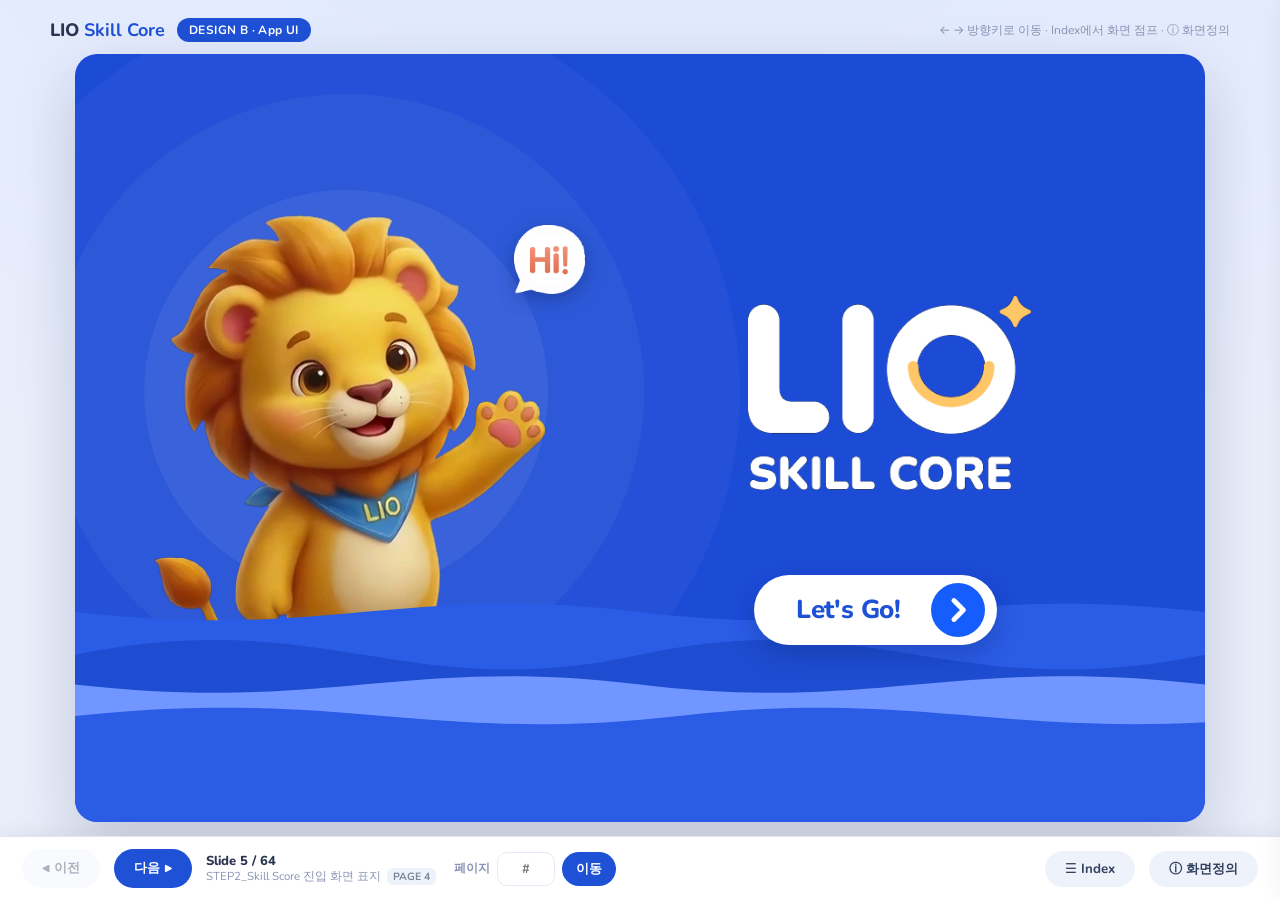
==== commit a71289db: "HI 말풍선을 올바른 Figma 노드로 다시 교체 (HI! → Hi!) 앞서 #component 에서 'icon_hi 2'(250:1837)를 받아 넣었는데, 그 심볼은 지금 hi" ====
--- a/designB/index.html
+++ b/designB/index.html
@@ -10,7 +10,7 @@
 <link rel="preconnect" href="https://fonts.gstatic.com" crossorigin>
 <link href="https://fonts.googleapis.com/css2?family=Baloo+2:wght@500;600;700;800&family=Inter:wght@400;500;600;700;800&family=Nunito:wght@400;500;600;700;800;900&display=swap" rel="stylesheet">
 <link rel="stylesheet" href="../prototype/base.css?v=20260807j">
-<link rel="stylesheet" href="theme-b.css?v=20260813b">
+<link rel="stylesheet" href="theme-b.css?v=20260813p">
 </head>
 <body>
 
@@ -62,7 +62,7 @@
   <script>window.LIO_THEME = 'B';</script>
   <script src="../prototype/flow-data.js?v=20260812c"></script>
   <script src="../prototype/kr-map.js?v=20260808a"></script>
-  <script src="../prototype/engine.js?v=20260813a"></script>
+  <script src="../prototype/engine.js?v=20260813m"></script>
   <!-- slide 5 LIO 등장 발소리 (B 전용 · 에셋 없이 Web Audio 합성) -->
   <script src="lio-footsteps.js?v=20260806a"></script>
   <!-- slide 16 정/오답 LIO 반응 (B 전용) -->
--- a/designB/theme-b.css
+++ b/designB/theme-b.css
@@ -344,7 +344,7 @@
 .scr-greeting .introseq .introseq-scrim::after,
 .scr-greeting_cut3 .introseq .introseq-scrim::after{content:'';position:absolute;
   left:85.87%;top:13.81%;width:16.54%;aspect-ratio:97/94;
-  background:url("../IMAGE/b/bubble_go.png") no-repeat center/contain;
+  background:url("../IMAGE/b/bubble_go.png?v=20260812") no-repeat center/contain;
   filter:drop-shadow(0 clamp(2px,.45cqw,7px) clamp(4px,.85cqw,13px) rgba(6,18,52,.32));
   animation:bBubbleFloat 2.4s ease-in-out infinite}
 @media (prefers-reduced-motion:reduce){
@@ -1237,7 +1237,7 @@
    폭은 커밋본과 같은 화면 폭 6.32%. */
 .splash .splash-inner::after{content:'';position:absolute;left:88%;top:6%;
   width:16.74%;aspect-ratio:97/94;opacity:0;
-  background:url("../IMAGE/b/bubble_hi.png") no-repeat center/contain;
+  background:url("../IMAGE/b/bubble_hi.png?v=20260813") no-repeat center/contain;
   /* 에셋에 그림자가 구워져 있지 않다(반투명 픽셀 0) — 떠 있는 느낌이 안 나므로 넣는다.
      box-shadow 는 사각 박스를 따라가므로 알파 모양을 따르는 drop-shadow 를 쓴다. */
   filter:drop-shadow(0 clamp(2px,.45cqw,7px) clamp(4px,.85cqw,13px) rgba(6,18,52,.32));
@@ -1462,7 +1462,7 @@
    (프레임 97×94, 크기는 Figma 기준 97/1577 = 6.15cqw) */
 .skillscreen:not(.selected) .think-bubble{position:absolute;top:23%;left:38%;right:auto;
   width:clamp(44px,6.15cqw,92px);height:auto;aspect-ratio:97/94;
-  background:url("../IMAGE/b/ic_question.png") no-repeat center / contain;
+  background:url("../IMAGE/b/ic_question.png?v=20260812") no-repeat center / contain;
   border-radius:0;box-shadow:none;font-size:0;color:transparent;z-index:6;
   filter:drop-shadow(0 clamp(2px,.45cqw,7px) clamp(4px,.85cqw,13px) rgba(6,18,52,.32));
   /* slide 7 의 LIO 옆 ? 말풍선은 쓰지 않는다 (요청). 위치·크기 값은 기록으로 남겨 둔다 —
@@ -1594,7 +1594,7 @@
    위치·크기·그림자·둥둥 뜨는 연출은 slide 5 의 HI! 말풍선과 같은 방식. */
 .scr-session_end .qe-scrim::after{content:'';position:absolute;left:84%;top:4%;
   width:17.5%;aspect-ratio:97/94;
-  background:url("../IMAGE/b/bubble_bye.png") no-repeat center/contain;
+  background:url("../IMAGE/b/bubble_bye.png?v=20260812") no-repeat center/contain;
   filter:drop-shadow(0 clamp(2px,.45cqw,7px) clamp(4px,.85cqw,13px) rgba(6,18,52,.32));
   animation:bBubbleFloat 2.4s ease-in-out infinite}
 @media (prefers-reduced-motion:reduce){
@@ -1722,14 +1722,16 @@
 /* 재생(정지 버튼) 상태는 KR 닫기 X 와 같은 색으로 — 배경 #dfe6f3 · 표시 #41527a.
    .ls-stop 은 base 에서 background:currentColor 라 color 만 주면 사각형도 따라온다. */
 .listen-btn.playing,
-.activity .tts-ic.playing{
+.activity .tts-ic.playing,
+.word-popup .wp-word .tts-ic.playing{
   background:#dfe6f3;
   border-color:transparent;      /* X 는 테두리가 없다 — 있으면 서로 달라 보인다 */
   color:#41527a;
   box-shadow:none;
 }
-/* 대화창 스피커의 정지 아이콘 — 지문 .ls-stop 과 같은 둥근 사각형(색은 X 와 동일 #41527a) */
-.activity .tts-ic.playing{
+/* 스피커의 정지 아이콘 — 지문 .ls-stop 과 같은 둥근 사각형(색은 X 와 동일 #41527a) */
+.activity .tts-ic.playing,
+.word-popup .wp-word .tts-ic.playing{
   content:url("data:image/svg+xml,%3Csvg xmlns='http://www.w3.org/2000/svg' viewBox='0 0 24 24'%3E%3Crect x='6.5' y='6.5' width='11' height='11' rx='2.6' fill='%2341527a'/%3E%3C/svg%3E");
 }
 /* 아이콘도 파랑으로 — 원본 SVG 는 stroke #0F6D61 이라 같은 그림의 파란 버전을 쓴다 */
@@ -1753,3 +1755,62 @@
    display:none 을 주면 .msg 가 flex 라 말풍선이 왼쪽으로 붙어 위 줄과 어긋난다 —
    자리는 남기고 visibility 로만 감춘다. */
 .msg.lio.lio-dup > .avatar{ visibility:hidden }
+
+/* 단어 팝업에서 예문 줄을 뺀다(요청). KR 은 예문 대신 '뜻' 의 한글을 병기하는 버튼이
+   되었다(engine 의 wp-kr 핸들러 · 대화창과 같은 방식).
+   markup 은 공용 engine.js 라 지우지 않고 여기서 감추기만 한다 — A 는 그대로다.
+   지문 하단 어휘 카드(.td-w 계열)의 예문은 건드리지 않는다. */
+.word-popup .wp-ex{ display:none }
+
+/* 팝업의 Listen · KR 도 대화창과 같은 원형 버튼으로. 팝업 배경이 어두워 같은 파랑을
+   그대로 쓰면 잘 보인다(배경 #dde7ff · 테두리 #8aa9ee). 스피커 아이콘도 파란 버전으로. */
+.word-popup .tts-ic{
+  content:url("../IMAGE/ui/spk_listen_blue.svg");
+  box-sizing:border-box;
+  width:clamp(30px,3.2cqw,46px); height:clamp(30px,3.2cqw,46px);
+  padding:clamp(5px,.5cqw,7px);
+  background:#dde7ff; border:1.5px solid #8aa9ee; border-radius:50%;
+  flex:0 0 auto; margin-left:clamp(3px,.4cqw,6px);
+  vertical-align:middle; cursor:pointer;
+  position:relative; top:-.07em;
+}
+/* base 의 .word-popup .wp-word .tts-ic{filter:invert(1) brightness(2)} 가 더 구체적이라
+   파란 버튼이 반전돼 노랗게 나온다 — 같은 경로로 덮어 KR 과 같은 색을 지킨다. */
+.word-popup .wp-word .tts-ic{ filter:none }
+.word-popup .wp-kr{
+  box-sizing:border-box;
+  display:inline-flex; align-items:center; justify-content:center;
+  width:clamp(30px,3.2cqw,46px); height:clamp(30px,3.2cqw,46px);
+  padding:0; margin-left:0;                      /* 단어 줄의 flex gap 이 간격을 준다 */
+  background:#dde7ff; border:1.5px solid #8aa9ee; border-radius:50%;
+  color:#1b49c0; font-weight:800;
+  font-size:clamp(11px,1.15cqw,17px); line-height:1;
+  vertical-align:middle; cursor:pointer;
+  position:relative; top:-.10em;
+}
+.word-popup .tts-ic:hover,
+.word-popup .wp-kr:hover{ background:#cbdaff }
+.word-popup .wp-kr[hidden]{ display:none !important }
+/* 뜻 아래 한글 병기 — 팝업은 배경이 어두워 밝은 색으로 */
+.word-popup .wp-def .tx-kr{ color:#cdd8f0 }
+/* 단어 팝업을 2열 그리드로 — 1열은 이모지, 2열은 단어·뜻·KR.
+   이모지를 단어 안에 두면 뜻 줄의 왼쪽이 이모지 폭만큼 어긋난다.
+   .wp-close 는 absolute 라 그리드에 끼지 않는다.
+   이모지가 없는 단어는 1열이 0폭이 되고 gap 도 이모지의 margin 이라 함께 사라진다. */
+.word-popup{ display:grid; grid-template-columns:auto 1fr; align-content:start }
+.word-popup > .wp-emo{
+  /* 단어 + 뜻 두 줄을 합친 높이의 가운데에 놓는다 (두 행을 걸치므로 center 로 충분하다) */
+  grid-column:1; grid-row:1 / span 2; align-self:center;
+  margin-right:.5em; font-size:2.1em; line-height:1.05;
+}
+.word-popup .wp-word,
+.word-popup .wp-def,
+.word-popup .wp-ex{ grid-column:2 }
+/* 단어 줄(.wp-word)은 flex + align-items:center 라 버튼을 flex 가 정렬한다.
+   텍스트 옆에 놓일 때 쓰던 상대 이동값(top)이 남아 있으면 두 버튼이 서로 어긋난다
+   (실측 4.72px). 여기서는 0 으로 두고, 간격도 다른 버튼들과 같은 값으로 맞춘다. */
+.word-popup .wp-word{ gap:clamp(3px,.4cqw,6px) }
+/* base 의 .wp-kr{margin-top:9px} 이 남아 있으면 flex 중앙 정렬에서 그 절반(4.5px)만큼
+   내려간다 — 여백을 모두 0 으로 두고 간격은 .wp-word 의 gap 에 맡긴다. */
+.word-popup .wp-word .tts-ic,
+.word-popup .wp-word .wp-kr{ top:0; margin:0; vertical-align:baseline }
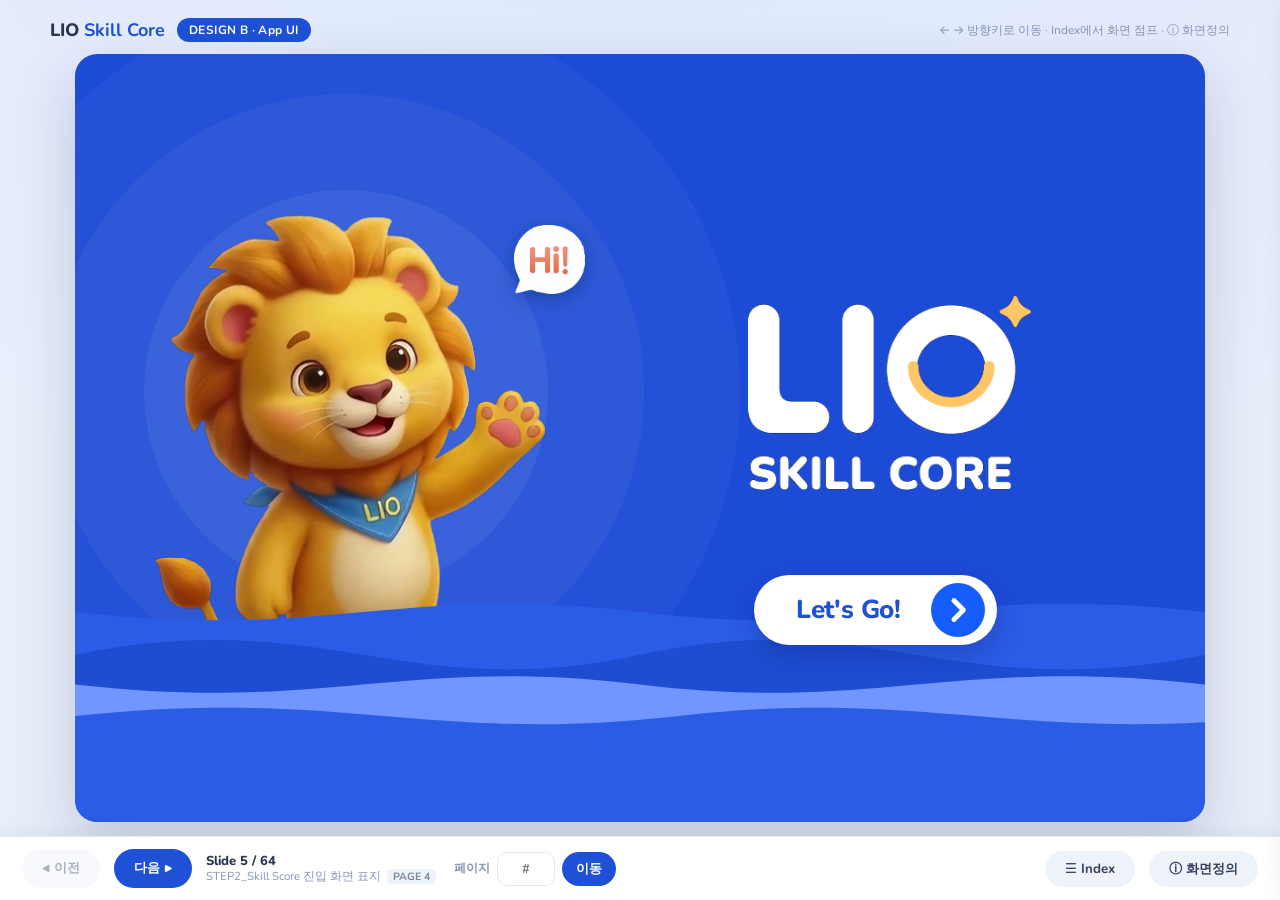
==== commit 2ff63c20: "DESIGN B : 스킬 화면에 스킬 2종 추가 (Conflicts & Solutions · Character's Motives) - slide 7 스킬 목록 2열 맨 위에 새 스" ====
--- a/designB/index.html
+++ b/designB/index.html
@@ -10,7 +10,7 @@
 <link rel="preconnect" href="https://fonts.gstatic.com" crossorigin>
 <link href="https://fonts.googleapis.com/css2?family=Baloo+2:wght@500;600;700;800&family=Inter:wght@400;500;600;700;800&family=Nunito:wght@400;500;600;700;800;900&display=swap" rel="stylesheet">
 <link rel="stylesheet" href="../prototype/base.css?v=20260807j">
-<link rel="stylesheet" href="theme-b.css?v=20260813p">
+<link rel="stylesheet" href="theme-b.css?v=20261016b">
 </head>
 <body>
 
@@ -62,7 +62,9 @@
   <script>window.LIO_THEME = 'B';</script>
   <script src="../prototype/flow-data.js?v=20260812c"></script>
   <script src="../prototype/kr-map.js?v=20260808a"></script>
-  <script src="../prototype/engine.js?v=20260813m"></script>
+  <!-- slide 7 스킬 2장 추가 (B 전용 · engine.js 앞에 둔다) -->
+  <script src="skill-extra.js?v=20261016c"></script>
+  <script src="../prototype/engine.js?v=20261016a"></script>
   <!-- slide 5 LIO 등장 발소리 (B 전용 · 에셋 없이 Web Audio 합성) -->
   <script src="lio-footsteps.js?v=20260806a"></script>
   <!-- slide 16 정/오답 LIO 반응 (B 전용) -->
--- a/designB/theme-b.css
+++ b/designB/theme-b.css
@@ -905,6 +905,16 @@
 .skill-card[data-skill="7"]{--scB:#FF974C}   /* Characters */
 .skill-card[data-skill="8"]{--scB:#FF7CCF}   /* Author's Purpose */
 .skill-card[data-skill="9"]{--scB:#4FC73F}   /* Literary Genres */
+/* B 전용 추가 스킬 (designB/skill-extra.js) — 가운데 2열 */
+.skill-card[data-skill="10"]{--scB:#1FB5B0}  /* Conflicts & Solutions */
+.skill-card[data-skill="11"]{--scB:#D45FE0}  /* Character's Motives */
+/* 추가 스킬 아이콘 광학 보정 — 목록 카드와 선택(확대) 카드 둘 다(src 로 잡는다).
+   캔버스(690²)는 다른 아이콘과 같지만 그림이 납작하거나(퍼즐 높이 70%) 가늘어서 작아 보인다 → 1.2배.
+   라벨과 겹치지 않게 아래 기준으로 키워 위쪽 투명 여백으로만 커지게 한다.
+   Motives 는 말풍선까지 합친 그림이 가운데라 사람(가로 중심 35.9%)이 왼쪽에 쏠려 보인다
+   → 사람이 가운데 오도록 (50 - 35.9)% × 1.2 = 16.9% 오른쪽으로 민다. */
+.skillscreen img[src$="skill_analyzing_conflicts.png"]{transform:scale(1.2);transform-origin:50% 100%}
+.skillscreen img[src$="skill_character_motives.png"]{transform:translateX(16.9%) scale(1.2);transform-origin:50% 100%}
 
 /* ── Skill_selected : Figma B_Skill_selected (114:1230) ──
    ⚠ 이 상태의 마크업은 engine.js 가 `skillscreen a-skill selected` 로 하드코딩해
@@ -1442,7 +1452,8 @@
                      to  {transform:translate3d(0,0,0)}}
 /* 이동 거리(laneH + setH)가 컬럼마다 달라 체감 속도가 같도록 duration 을 맞춘다 */
 .skill-grid.b-laned .b-lane:nth-child(1) .b-lane-inner{--dur:12s}   /* 카드 3장 · 위로 */
-.skill-grid.b-laned .b-lane:nth-child(2) .b-lane-inner{--dur:9s}    /* 카드 1장 · 아래로 */
+/* 2열은 추가 스킬 2장이 들어가 카드 3장이 됐다 — 새 카드가 잘 보이도록 9s → 13s 로 늦춘다 */
+.skill-grid.b-laned .b-lane:nth-child(2) .b-lane-inner{--dur:13s}   /* 카드 3장 · 아래로 */
 .skill-grid.b-laned .b-lane:nth-child(3) .b-lane-inner{--dur:11s}   /* 카드 2장 · 위로 */
 .skill-grid.b-laned .b-lane:nth-child(4) .b-lane-inner{--dur:14s}   /* 카드 4장 · 아래로 */
 /* 선택 상태에서는 흐름을 멈춘다 */
@@ -1814,3 +1825,15 @@
    내려간다 — 여백을 모두 0 으로 두고 간격은 .wp-word 의 gap 에 맡긴다. */
 .word-popup .wp-word .tts-ic,
 .word-popup .wp-word .wp-kr{ top:0; margin:0; vertical-align:baseline }
+
+/* ── 하단 컨트롤 바 : 좁은 창에서 버튼 글자가 세로로 접히던 문제 ──
+   base.css 의 .controls 는 줄바꿈을 막지 않아 창 폭이 좁으면(약 900px 이하) 버튼이
+   "이/전" · "페/이/지" 처럼 접히며 바가 틀어졌다. 버튼·라벨은 접히지 않게 두고,
+   폭이 모자라면 가운데 슬라이드 정보(Slide N · 타이틀)만 말줄임으로 줄인다. */
+.controls .navbtn,
+.controls .pj-label{white-space:nowrap;flex-shrink:0}
+.controls .pagejump{flex-shrink:0}
+.controls .cinfo{min-width:0;flex:0 1 auto;overflow:hidden}
+.controls .cinfo .cs,
+.controls .cinfo .ct{white-space:nowrap;overflow:hidden;text-overflow:ellipsis}
+@media (max-width:900px){ .controls{gap:10px;padding:10px 14px} }
